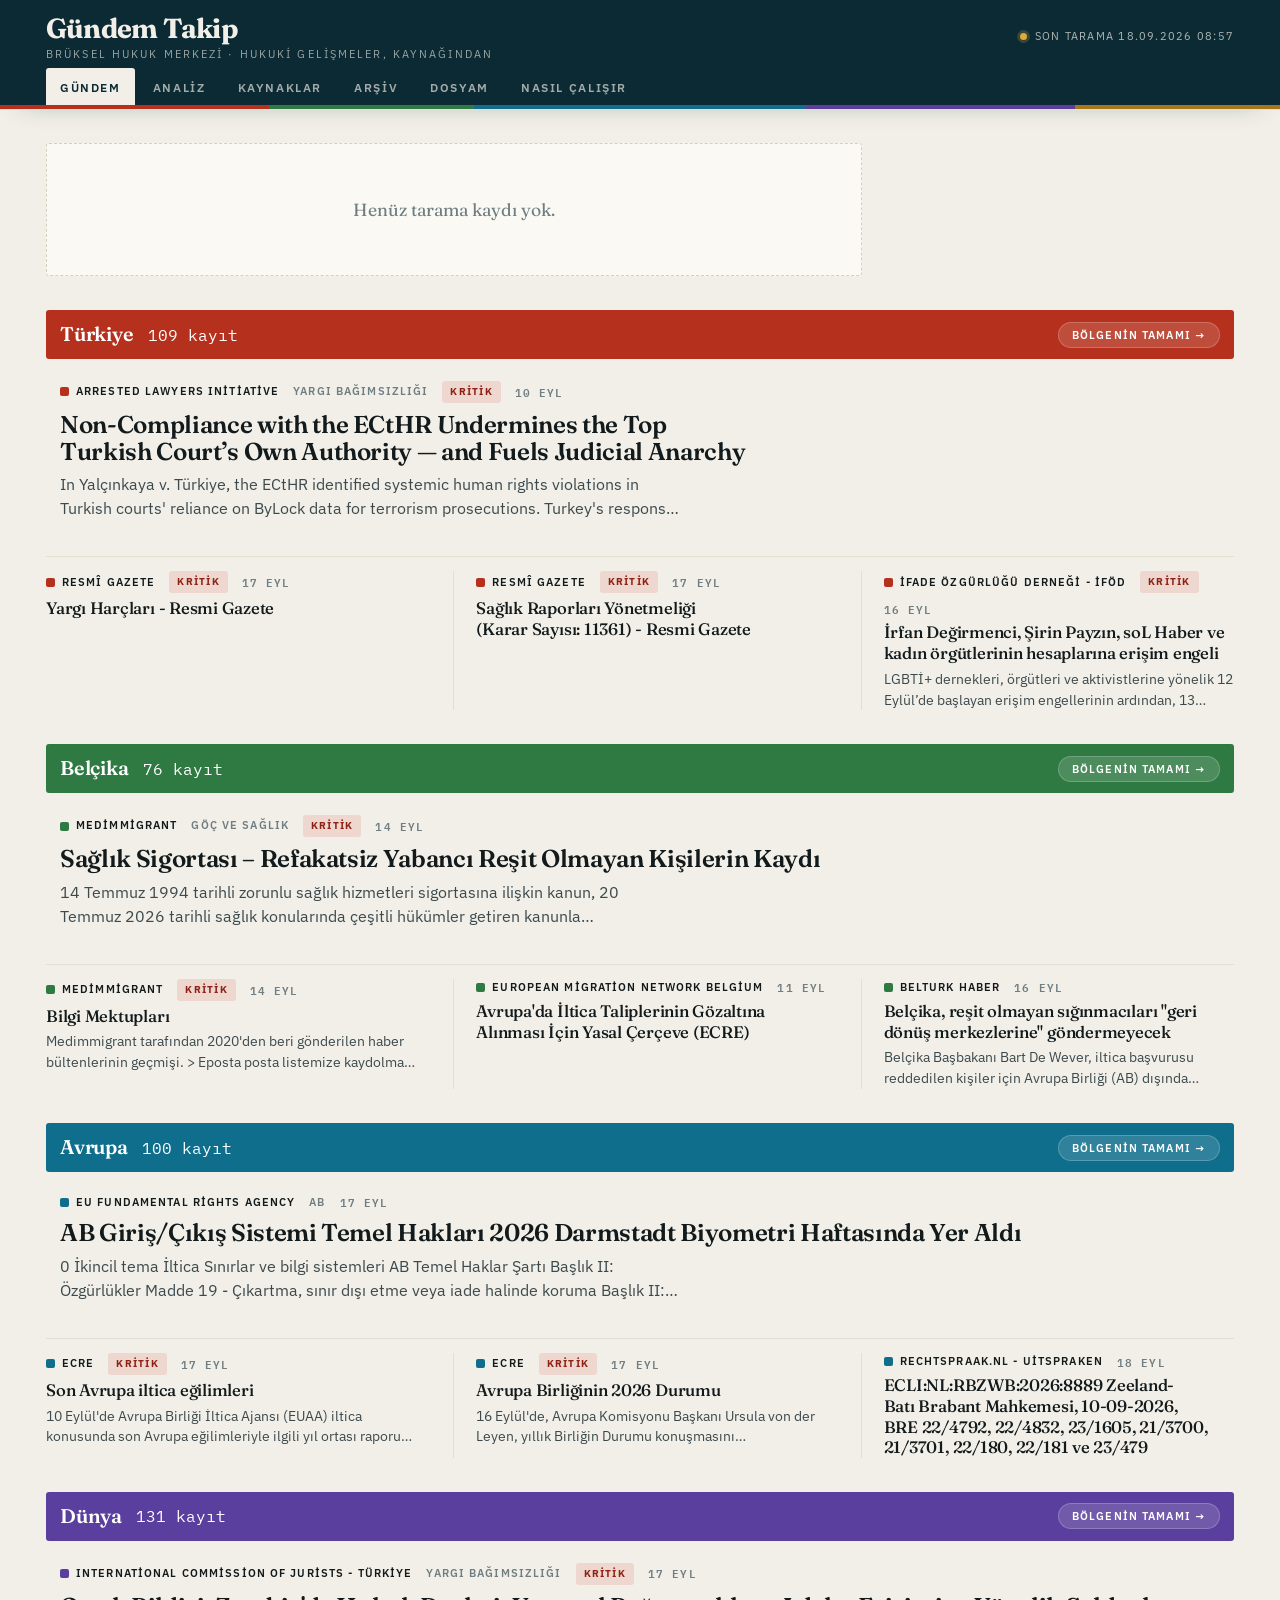
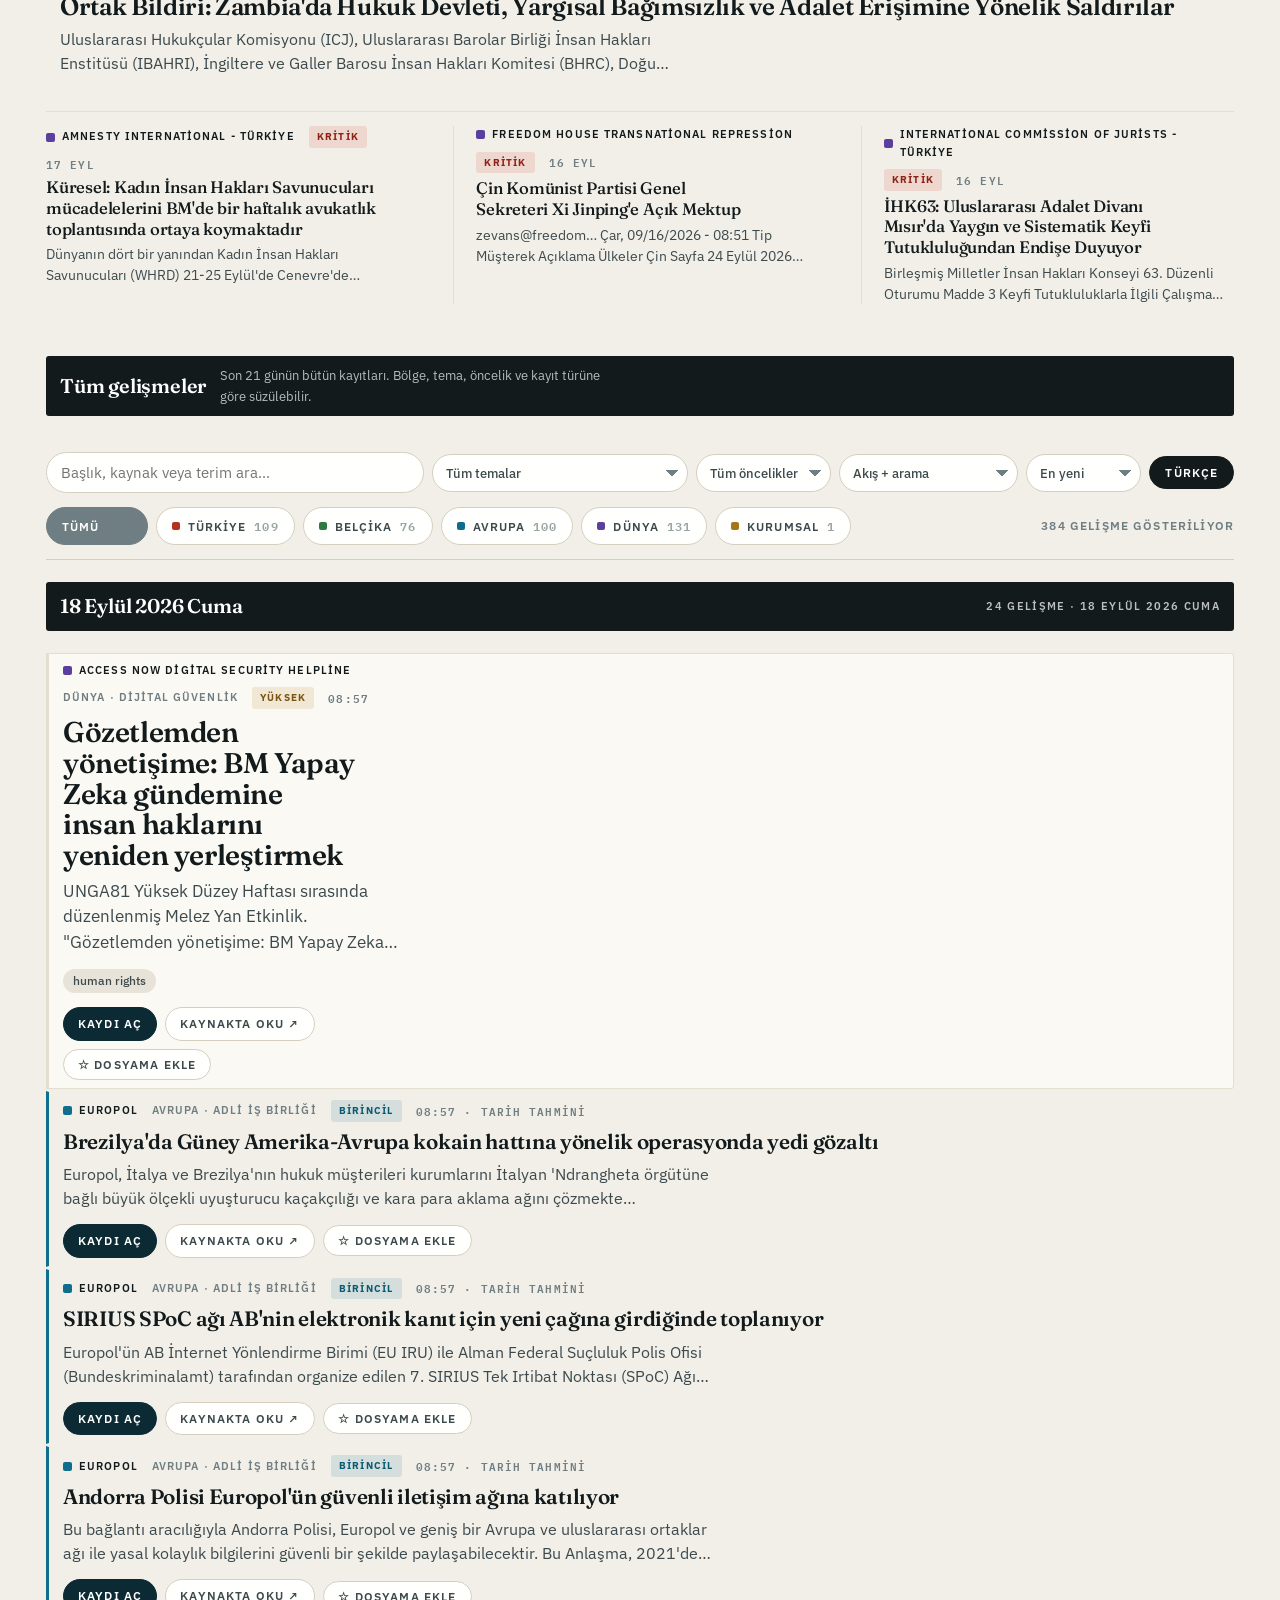
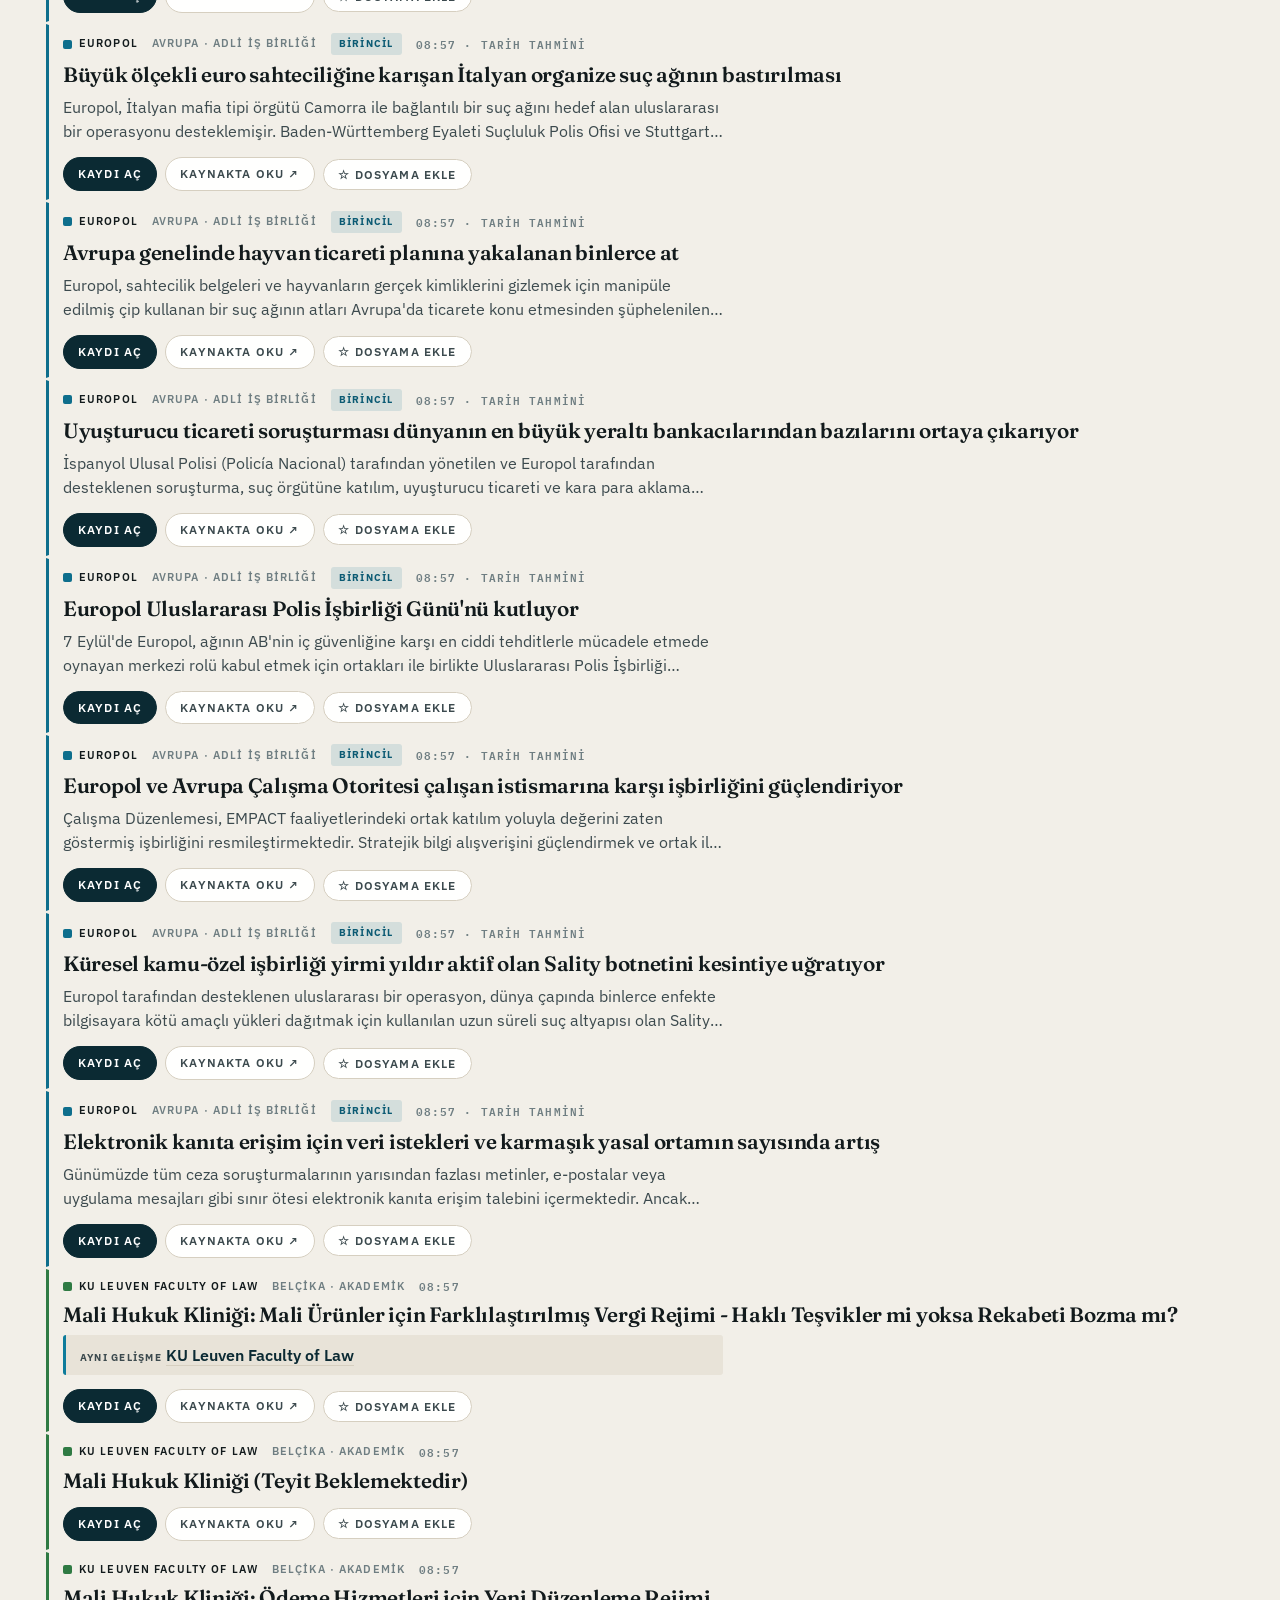
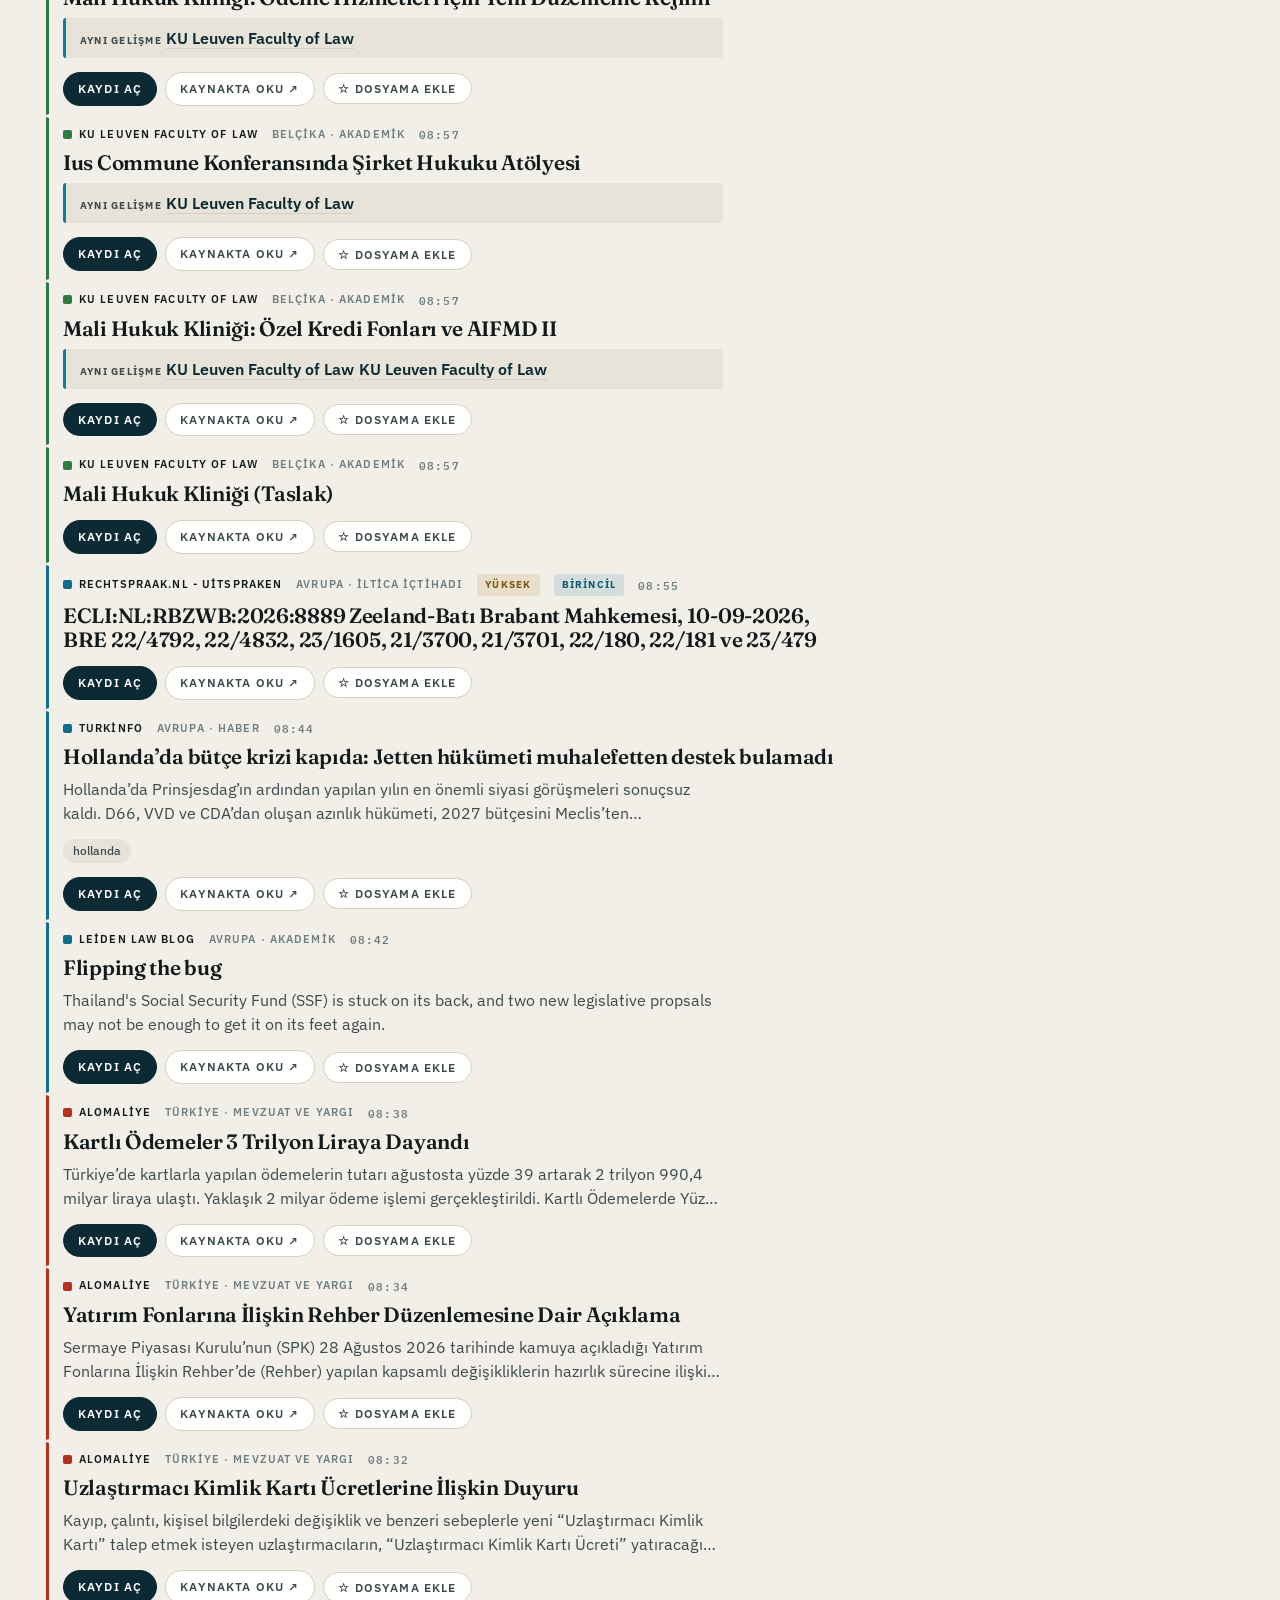
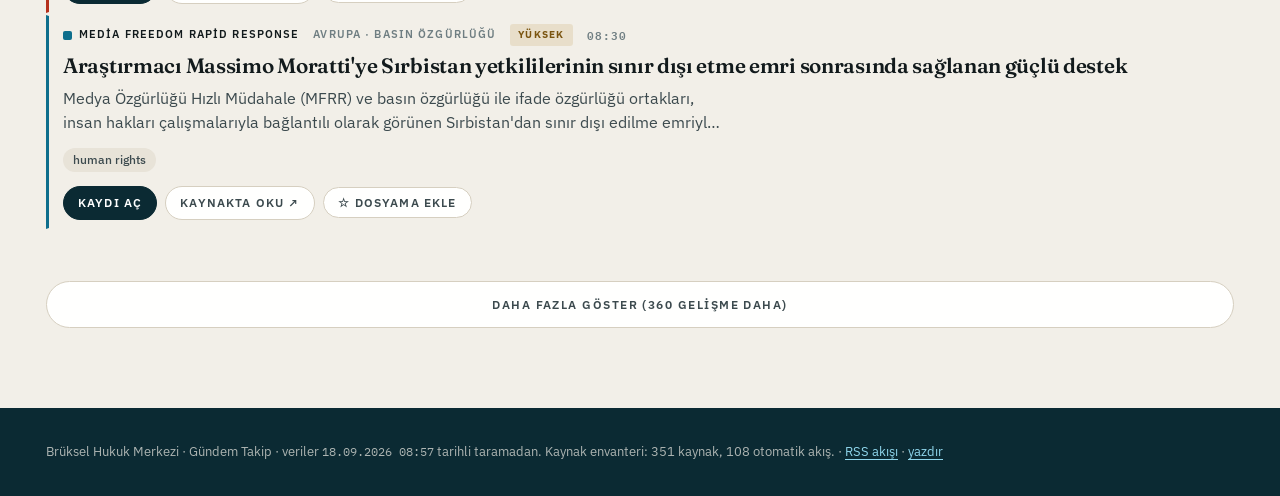
==== index.html @ 8872e9fd "Acik sekme eski analizi gostermesin; tarama turlari analizi ezmesin Ekran goruntusuyle bildirildi: a" ====
<!DOCTYPE html>
<html lang="tr">
<head>
<meta charset="utf-8">
<meta name="viewport" content="width=device-width,initial-scale=1">
<title>Gündem Takip — Brüksel Hukuk Merkezi</title>
<meta name="description" content="Brüksel Hukuk Merkezi'nin izlediği 350 hukuki kaynağın otomatik taranmasıyla oluşan günlük gelişmeler akışı.">
<link rel="manifest" href="manifest.webmanifest">
<link rel="icon" href="icon.svg" type="image/svg+xml">
<link rel="apple-touch-icon" href="icon-180.png">
<meta name="apple-mobile-web-app-title" content="Gündem Takip">
<meta name="apple-mobile-web-app-capable" content="yes">
<meta name="theme-color" content="#134A57">
<link rel="preconnect" href="https://fonts.googleapis.com">
<link rel="preconnect" href="https://fonts.gstatic.com" crossorigin>
<link href="https://fonts.googleapis.com/css2?family=Fraunces:ital,opsz,wght@0,9..144,400;0,9..144,600;0,9..144,700;1,9..144,400&family=IBM+Plex+Sans:wght@400;500;600;700&family=IBM+Plex+Mono:wght@400;500&display=swap" rel="stylesheet">
<link rel="stylesheet" href="assets/style.css">
</head>
<body>
<header class="top">
  <div class="wrap">
    <div class="bar">
      <div class="brand">
        <b>Gündem Takip</b>
        <span>Brüksel Hukuk Merkezi · hukuki gelişmeler, kaynağından</span>
      </div>
      <div class="status" id="status"><span class="dot"></span><span id="statusText">yükleniyor…</span>
        <button type="button" id="tazele" hidden title="Yeni tarama yayına girdi">yeni tarama var · yenile</button></div>
    </div>
    <nav class="tabs" role="tablist">
      <button role="tab" data-view="gundem" aria-selected="true">Gündem</button>
      <button role="tab" data-view="analiz" aria-selected="false">Analiz</button>
      <button role="tab" data-view="kaynaklar" aria-selected="false">Kaynaklar</button>
      <button role="tab" data-view="arsiv" aria-selected="false">Arşiv</button>
      <button role="tab" data-view="dosyam" aria-selected="false">Dosyam</button>
      <button role="tab" data-view="hakkinda" aria-selected="false">Nasıl çalışır</button>
    </nav>
  </div>
</header>

<main class="wrap">
  <!-- GÜNDEM -->
  <section id="view-gundem">
    <div id="uyariSerit"></div>
    <div class="lead" id="lead"></div>
    <div id="bolgeBloklari"></div>

    <div class="sec-head" id="akisBasi">
      <h2>Tüm gelişmeler</h2>
      <p>Son <span id="pencere2">21</span> günün bütün kayıtları. Bölge, tema, öncelik ve kayıt türüne göre süzülebilir.</p>
    </div>
    <div class="filters">
      <div class="frow">
        <input type="search" id="q" placeholder="Başlık, kaynak veya terim ara…" autocomplete="off">
        <select id="tema"><option value="">Tüm temalar</option></select>
        <select id="oncelik">
          <option value="">Tüm öncelikler</option>
          <option>Kritik</option><option>Yüksek</option><option>Orta</option><option>Düşük</option>
        </select>
        <select id="tip" title="Kayıtların nasıl bulunduğuna göre süz">
          <option value="">Akış + arama</option>
          <option value="akış">Yalnız RSS akışları</option>
          <option value="arama">Yalnız haber aramaları</option>
        </select>
        <select id="sirala">
          <option value="tarih">En yeni</option>
          <option value="puan">Önem sırası</option>
        </select>
        <button type="button" class="chip" id="ceviriChip" aria-pressed="true"
          title="Türkçe olmayan kayıtların başlık ve özetleri Türkçe gösterilir">Türkçe</button>
      </div>
      <div class="frow" id="bolgeChips">
        <span class="count" id="count"></span>
      </div>
    </div>
    <div id="feed"></div>
  </section>

  <!-- ANALİZ -->
  <section id="view-analiz" hidden>
    <div class="filters"><div class="frow">
      <div class="segment" id="analizKip" role="tablist">
        <button type="button" data-kip="gun" class="on" role="tab" aria-selected="true">Günlük analiz</button>
        <button type="button" data-kip="hafta" role="tab" aria-selected="false">Haftalık sentez</button>
      </div>
      <select id="analizGun"></select>
      <select id="sentezGun" hidden></select>
      <span class="count" id="analizSay"></span>
    </div></div>
    <div id="analizGovde"></div>
  </section>

  <!-- HABER (tek dosyalık paket kipinde sayfa içinde açılır) -->
  <section id="view-haber" hidden></section>

  <!-- KAYNAKLAR -->
  <section id="view-kaynaklar" hidden>
    <p class="note">İzleme envanterindeki tüm kaynaklar. <b>RSS</b> etiketi taşıyanlar otomatik taranır; taşımayanlar plana göre elle kontrol edilir.</p>
    <p class="kaynak-ekle-satir">
      <a class="git" href="https://github.com/LAC-dev2/gundemHaber/issues/new?template=kaynak.yml"
         target="_blank" rel="noopener noreferrer">+ Kaynak ekle</a>
      <span class="muted">GitHub hesabınla formu doldur; kaynak envantere eklenir, akışı aranır
        ve bir sonraki taramaya girer.</span>
    </p>
    <div class="filters">
      <div class="frow">
        <input type="search" id="sq" placeholder="Kaynak adı, kategori veya anahtar terim…" autocomplete="off">
        <select id="sbolge"><option value="">Tüm bölgeler</option></select>
        <select id="skategori"><option value="">Tüm kategoriler</option></select>
        <select id="ssiklik"><option value="">Tüm tarama sıklıkları</option></select>
        <select id="srss">
          <option value="">Akış durumu: tümü</option>
          <option value="var">Yalnız RSS var</option>
          <option value="yok">Yalnız RSS yok</option>
          <option value="sorun">Yalnız sorunlu kaynaklar</option>
        </select>
        <span class="count" id="scount"></span>
      </div>
    </div>
    <div class="srcgrid" id="srcgrid"></div>
  </section>

  <!-- DOSYAM -->
  <section id="view-dosyam" hidden>
    <p class="note">Akıştaki kayıtların yanındaki ☆ işaretine basarak topladığın kayıtlar.
      Yalnızca bu tarayıcıda saklanır, hiçbir yere gönderilmez; tarama penceresinden
      düşen kayıtlar bile burada kalır.</p>
    <div class="filters"><div class="frow">
      <button class="more inline" id="dMd">Markdown olarak indir</button>
      <button class="more inline" id="dCsv">CSV olarak indir</button>
      <button class="more inline" id="dTemizle">Dosyayı temizle</button>
      <span class="count" id="dcount"></span>
    </div></div>
    <div id="dosyaListe"></div>
  </section>

  <!-- ARŞİV -->
  <section id="view-arsiv" hidden>
    <p class="note">Her tarama, o güne ait gelişmeleri günlük dosyalara kaydeder. Bir gün seçildiğinde o günün kaydı yüklenir.</p>
    <div class="filters"><div class="frow"><select id="gun"></select><span class="count" id="acount"></span></div></div>
    <div id="arsivFeed"></div>
  </section>

  <!-- HAKKINDA -->
  <section id="view-hakkinda" hidden>
    <div class="stats" id="stats"></div>
    <h2 style="margin:18px 0 10px">Nasıl çalışır?</h2>
    <p class="note" style="border-left-color:var(--tr)">Bu site statiktir; tarama GitHub Actions üzerinde çalışan bir görevle yapılır, sonuçlar JSON olarak depoya yazılır ve sayfa bu dosyaları okur. Sunucu, veritabanı veya abonelik gerektirmez.</p>
    <ol style="max-width:70ch;color:var(--ink-2)">
      <li><b>Kaynak envanteri:</b> BHM izleme merkezi dosyasındaki kaynaklar <code>data/sources.json</code> içine aktarılır.</li>
      <li><b>Akış keşfi:</b> Tarayıcı her kaynağın adresinde RSS/Atom akışı arar (sayfa içi <code>link rel=alternate</code> etiketi ve yaygın <code>/feed</code>, <code>/rss</code> kalıpları). Bulunanlar <code>data/feeds.json</code> içinde saklanır, süresi geçtikçe yeniden doğrulanır.</li>
      <li><b>Tarama:</b> Bulunan akışlar paralel çekilir, son <span id="pencere">21</span> günün öğeleri ayrıştırılır, bağlantıya göre tekilleştirilir.</li>
      <li><b>Önem sıralaması:</b> Kaynağın önceliği, birincil/ikincil kanıt değeri, uyarı terimi eşleşmeleri ve tazelik puanlanır.</li>
      <li><b>Doğrulama:</b> Başlık sözcüklerinin örtüşmesine göre, aynı gelişmeyi anlatan
        kayıtlar kümelenir. Akışta bunlar tek satırda toplanır ("aynı gelişme: …"), kayıt
        sayfasında kaynaklar yan yana karşılaştırılabilir. Kaç kaynağın aynı olayı verdiği,
        bir izleme masası için en değerli işarettir.</li>
      <li><b>Kaynak sağlığı:</b> Her kaynağın son kayıt tarihi ve akış hatası
        <code>data/health.json</code> içinde tutulur. Kaynaklar sekmesinde "kaç gündür kayıt
        yok" ya da "akış hatası" olarak görünür; kendi tarama sıklığına göre gecikenler
        "sorunlu kaynaklar" süzgeciyle listelenir.</li>
      <li><b>Günlük analiz:</b> Sabah taramasının ardından, o günün kayıtları
        merkezin çalışma alanlarına göre değerlendirilir (Claude API). Model
        yalnızca verilen kayıtları kullanır, her maddede dayandığı kayıtları ve
        güven düzeyini gösterir; hukuki tavsiye üretmez. Sonuç Analiz sekmesinde.
        Analiz her gün sıfırdan başlamaz: önceki günlerin başlıkları ve açık takip
        dosyaları girdiye eklenir, böylece süregelen olaylarda "önceki adıma göre ne
        değişti" görünür.</li>
      <li><b>Haftalık sentez:</b> Pazar sabahı, haftanın günlük brifinglerine birden
        bakılır: hangi eğilim güçlendi, hangi takip dosyası ilerledi, hangi beklenti
        karşılanmadı. Analiz sekmesindeki "Haftalık sentez" düğmesinde.</li>
      <li><b>Uyarılar:</b> Her taramadan sonra eşikler ölçülür — acil alanda
        (INTERPOL, iade, yaptırım) gelişme, takip dosyasında hareket, aynı gelişmeyi
        4+ kaynağın vermesi, birincil kaynaktan kritik kayıt yoğunluğu ve akışı
        bozulan kaynak sayısı. Eşik aşılırsa sayfanın üstünde şerit görünür ve
        bildirim gider.</li>
      <li><b>Yayın:</b> <code>data/latest.json</code>, günlük arşiv ve
        <code>data/gundem.xml</code> (kendi RSS akışımız) güncellenir, depoya işlenir ve
        GitHub Pages yayınlanır.</li>
    </ol>
    <p class="note">Dosyam sekmesi, ☆ işaretiyle topladığın kayıtları bu tarayıcıda saklar
      (hiçbir yere gönderilmez) ve Markdown ya da CSV olarak indirmene izin verir — dosyaya
      girecek gelişmeleri ayırmak için. Sayfa altındaki "yazdır" bağlantısı, o an ekranda
      duran süzülmüş listeyi yazdırmaya uygun biçimde çıkarır.</p>
    <p class="muted" style="max-width:70ch">Kanıt standardı: akış başlıkları yalnızca işarettir. Dosyaya girecek her gelişme birincil kaynakta (karar metni, resmî yayın, tebliğ) doğrulanmalıdır. Tarih bilgisi vermeyen akışlarda öğe tarihi tarama anına göre tahmin edilir ve kartta belirtilir.</p>
  </section>
</main>

<!-- sayfa ici hizli gecis: akisa in / basa don -->
<button type="button" class="fab" id="fab" aria-live="polite">↓ Tüm gelişmeler</button>

<footer><div class="wrap">Brüksel Hukuk Merkezi · Gündem Takip · veriler <span id="footTime" class="mono">—</span> tarihli taramadan.
Kaynak envanteri: <span id="footSrc">—</span> kaynak, <span id="footFeed">—</span> otomatik akış<span id="footSurum" class="mono"></span>.
· <a href="data/gundem.xml">RSS akışı</a> · <a href="#" onclick="window.print();return false">yazdır</a></div></footer>
<script src="assets/app.js"></script>
</body>
</html>
---- assets/style.css ----
/* ════════════════════════════════════════════════════════════════════
   Gündem Takip — Brüksel Hukuk Merkezi
   Görsel dil: hukuk dosyası. Koyu petrol künye bandı, kemik kâğıt,
   yüksek kontrastlı serif başlıklar, veri için mono, bölgeler renk
   bloklarıyla ayrılmış. Tıklanabilir her şey tıklanabilir görünür.
   ════════════════════════════════════════════════════════════════════ */
:root{
  /* zemin */
  --paper:#F2EFE8; --surface:#FBF9F4; --white:#FFFFFE; --sunken:#E8E3D8;
  /* mürekkep */
  --ink:#121A1C; --ink-2:#3C4A4E; --ink-3:#6F7E82;
  /* çizgi */
  --hair:#D6CFC0; --hair-2:#E4DED1; --hair-3:#EEE9DE;
  /* kurumsal koyu (künye bandı, bölüm blokları, düğmeler) */
  --deep:#0B2A33; --deep-2:#123B47; --on-deep:#F2EFE8;
  --tab-on-bg:#F2EFE8; --tab-on-ink:#0B2A33;
  /* vurgu */
  --accent:#C02F1D;            /* oxblood: bağlantı vurgusu, kritik */
  --accent-2:#0E7C9B;          /* petrol: ikincil vurgu */
  --gold:#A8761A;
  /* bölge renkleri */
  --tr:#B5301D; --be:#2F7A43; --eu:#0E6E8C; --dn:#5B3F9E; --kr:#A8761A;
  /* anlam */
  --ink-hot:#8E2114; --ink-warm:#7A5410; --ink-leaf:#235C33; --ink-plum:#472F82;
  /* ölçek */
  --s1:4px; --s2:8px; --s3:14px; --s4:22px; --s5:34px; --s6:52px; --s7:80px;
  --r:3px; --r-pill:999px;
  --bh:108px;                  /* yapışkan başlık yüksekliği: JS ölçüp güncelliyor */
  --display:"Fraunces",Georgia,"Times New Roman",serif;
  --sans:"IBM Plex Sans",-apple-system,BlinkMacSystemFont,"Segoe UI",Roboto,sans-serif;
  --mono:"IBM Plex Mono",ui-monospace,SFMono-Regular,Menlo,monospace;
  --wide:1240px;
  --lift:0 1px 0 var(--hair-2),0 12px 28px -22px rgba(11,42,51,.45);
}
*{box-sizing:border-box}
html{scroll-behavior:smooth;scroll-padding-top:150px;-webkit-text-size-adjust:100%}
body{margin:0;background:var(--paper);color:var(--ink);font-family:var(--sans);
  font-size:16.5px;line-height:1.55;-webkit-font-smoothing:antialiased}
h1,h2,h3,h4{font-family:var(--display);font-weight:600;margin:0;
  letter-spacing:-.014em;text-wrap:balance;font-optical-sizing:auto}
a{color:var(--deep);text-decoration-thickness:1px;text-underline-offset:3px}
a:hover{color:var(--accent)}
button,input,select{font-family:inherit;font-size:inherit;color:inherit}
:focus-visible{outline:2.5px solid var(--accent-2);outline-offset:3px;border-radius:var(--r)}
.wrap{max-width:var(--wide);margin:0 auto;padding:0 26px}
.mono,.mono *{font-family:var(--mono);font-variant-numeric:tabular-nums;font-size:.94em}
.muted{color:var(--ink-3)}
[hidden]{display:none!important}

/* ─────────────────────────────────────────────────── künye bandı ───── */
header.top{position:sticky;top:env(safe-area-inset-top,0px);z-index:60;
  background:var(--deep);color:var(--on-deep);box-shadow:var(--lift)}
header.top a{color:inherit}
header.top::after{content:"";display:block;height:4px;
  background:linear-gradient(90deg,var(--tr) 0 21%,var(--be) 21% 37%,var(--eu) 37% 63%,var(--dn) 63% 84%,var(--kr) 84% 100%)}
.bar{display:flex;align-items:center;gap:var(--s4);flex-wrap:wrap;padding:var(--s3) 0 var(--s2)}
.brand{display:flex;flex-direction:column;line-height:1.05;margin-right:auto}
.brand b{font-family:var(--display);font-size:1.72rem;font-weight:700;letter-spacing:-.028em}
.brand span{font-size:.66rem;text-transform:uppercase;letter-spacing:.2em;
  color:rgba(242,239,232,.62);margin-top:6px}
.status{display:flex;align-items:center;gap:var(--s2);font-size:.7rem;
  text-transform:uppercase;letter-spacing:.11em;color:rgba(242,239,232,.72)}
.dot{width:7px;height:7px;border-radius:50%;background:#5FBF7E;
  box-shadow:0 0 0 3px rgba(95,191,126,.22)}
.dot.stale{background:#E0A93C;box-shadow:0 0 0 3px rgba(224,169,60,.22)}
nav.tabs{display:flex;gap:var(--s1);overflow-x:auto;scrollbar-width:none}
nav.tabs::-webkit-scrollbar{display:none}
nav.tabs button,nav.tabs a{background:none;border:0;cursor:pointer;
  padding:11px var(--s3) 10px;color:rgba(242,239,232,.66);font-size:.78rem;font-weight:600;
  text-transform:uppercase;letter-spacing:.13em;white-space:nowrap;text-decoration:none;
  border-radius:var(--r) var(--r) 0 0;transition:background .12s,color .12s}
nav.tabs button:hover,nav.tabs a:hover{background:rgba(242,239,232,.1);color:#fff}
nav.tabs button[aria-selected="true"]{background:var(--tab-on-bg);color:var(--tab-on-ink)}

/* ─────────────────────────────────────────────────────── manşet ───── */
.lead{display:grid;grid-template-columns:minmax(0,1fr) 320px;gap:var(--s6);
  padding:var(--s5) 0 0;align-items:start}
.lead-main{min-width:0}
.eyebrow{display:inline-flex;align-items:center;gap:var(--s2);font-size:.68rem;font-weight:700;
  text-transform:uppercase;letter-spacing:.16em;color:#fff;background:var(--c,var(--deep));
  padding:5px 11px;border-radius:var(--r)}
.eyebrow .pin{display:none}
.eyebrow .sep{opacity:.5;font-weight:400}
.manset-img{display:block;overflow:hidden;background:var(--sunken);aspect-ratio:21/9;
  margin-bottom:var(--s4);border-radius:var(--r)}
.manset-img img{width:100%;height:100%;object-fit:cover;display:block;
  transition:transform .5s cubic-bezier(.2,.7,.2,1)}
.manset-img:hover img{transform:scale(1.025)}
.manset h2{font-size:clamp(1.85rem,3.5vw,2.9rem);line-height:1.04;margin:var(--s3) 0}
.manset h2 a{color:var(--ink);text-decoration:none}
.manset h2 a:hover{color:var(--accent)}
.manset>p{font-size:1.08rem;line-height:1.55;color:var(--ink-2);max-width:60ch;
  margin:0 0 var(--s3);display:-webkit-box;-webkit-line-clamp:3;-webkit-box-orient:vertical;overflow:hidden}
@media (max-width:760px){ .manset>p{-webkit-line-clamp:2} }
.byline{display:flex;flex-wrap:wrap;gap:var(--s2) var(--s4);align-items:center;
  font-size:.78rem;color:var(--ink-3);padding-top:var(--s3);border-top:2px solid var(--ink)}
.byline b{color:var(--ink);font-weight:600;font-size:.88rem}
.lead-second{display:grid;grid-template-columns:repeat(auto-fit,minmax(200px,1fr));
  gap:var(--s4);margin-top:var(--s5)}
.ikincil{display:flex;flex-direction:column;align-items:flex-start;gap:var(--s2);text-decoration:none;
  padding:var(--s3);background:var(--surface);border:1px solid var(--hair-2);
  border-top:3px solid var(--c,var(--accent-2));border-radius:var(--r);transition:transform .14s,box-shadow .14s}
.ikincil:hover{transform:translateY(-2px);box-shadow:var(--lift)}
.ikincil b{font-family:var(--display);font-weight:600;font-size:1.04rem;line-height:1.2;color:var(--ink)}
.ikincil:hover b{color:var(--accent)}
.ikincil .src{font-size:.7rem;color:var(--ink-3);text-transform:uppercase;letter-spacing:.1em;font-weight:600}

/* ────────────────────────────────────────────────── günün özeti ───── */
.ozet{background:var(--deep);color:var(--on-deep);border-radius:var(--r);
  padding:var(--s4);box-shadow:var(--lift);border:1px solid var(--hair)}
.ozet-head{display:flex;justify-content:space-between;align-items:baseline;gap:var(--s2);
  font-size:.68rem;font-weight:700;text-transform:uppercase;letter-spacing:.16em;
  padding-bottom:var(--s3);border-bottom:1px solid rgba(242,239,232,.2)}
.ozet-head .mono{color:rgba(242,239,232,.6);letter-spacing:0;font-weight:400;text-transform:none}
.ozet-say{display:grid;grid-template-columns:1fr 1fr;gap:var(--s3);margin:var(--s4) 0 0}
.ozet-say div{display:flex;flex-direction:column;gap:2px}
.ozet-say b{font-family:var(--display);font-size:2.1rem;line-height:.95;
  font-variant-numeric:tabular-nums;color:#fff}
.ozet-say span{font-size:.68rem;text-transform:uppercase;letter-spacing:.1em;color:rgba(242,239,232,.62)}
.ozet-blok{margin-top:var(--s4);padding-top:var(--s3);border-top:1px solid rgba(242,239,232,.18)}
.ozet-blok h4{font-family:var(--sans);font-size:.66rem;font-weight:700;text-transform:uppercase;
  letter-spacing:.16em;color:rgba(242,239,232,.6);margin:0 0 var(--s3)}
.term-btn{display:inline-flex;align-items:center;gap:6px;background:rgba(242,239,232,.1);
  border:1px solid rgba(242,239,232,.16);border-radius:var(--r-pill);padding:5px 12px;
  margin:0 6px 7px 0;cursor:pointer;font-size:.8rem;color:var(--on-deep);transition:background .12s}
.term-btn:hover{background:var(--accent);border-color:var(--accent);color:#fff}
.term-btn .mono{opacity:.65;font-size:.72rem}
.ozet-list{list-style:none;margin:0;padding:0}
.ozet-list li{display:flex;justify-content:space-between;gap:var(--s3);font-size:.86rem;
  padding:7px 0;border-bottom:1px solid rgba(242,239,232,.12);color:rgba(242,239,232,.85)}
.ozet-list li:last-child{border-bottom:0}
.ozet-list .mono{color:#8FD6EC}
.ozet-not{font-size:.74rem;line-height:1.5;color:rgba(242,239,232,.55);
  margin:var(--s4) 0 0;padding-top:var(--s3);border-top:1px solid rgba(242,239,232,.18)}

/* ───────────────────────────────────────────── bölüm başlıkları ───── */
.rule-head,.sec-head,.dayhead{display:flex;align-items:center;gap:var(--s3);
  margin:0 0 var(--s4);padding:9px var(--s3);border-radius:var(--r);
  background:var(--c,var(--deep));color:#fff}
.rule-head h3,.sec-head h2,.dayhead h2{font-size:1.24rem;flex:none;color:#fff;letter-spacing:-.01em}
.sec-head{margin-top:var(--s6);flex-wrap:wrap;background:var(--ink)}
.sec-head p{font-size:.84rem;color:rgba(255,255,255,.7);margin:0;max-width:48ch}
.dayhead{background:var(--ink)}
.dayhead span{font-size:.7rem;color:rgba(255,255,255,.72);text-transform:uppercase;
  letter-spacing:.12em;margin-left:auto;font-weight:600}
.link{background:rgba(255,255,255,.14);border:1px solid rgba(255,255,255,.2);border-radius:var(--r-pill);
  padding:5px 13px;cursor:pointer;font-size:.7rem;color:#fff;margin-left:auto;
  text-transform:uppercase;letter-spacing:.1em;font-weight:600;white-space:nowrap;transition:background .12s}
.link:hover{background:#fff;color:var(--deep)}

/* ─────────────────────────────────────────────────── haber satırı ───── */
.card{position:relative;display:grid;grid-template-columns:200px minmax(0,1fr);
  gap:var(--s4);padding:var(--s2) var(--s3);margin-bottom:2px;border-radius:var(--r);
  background:transparent;border:1px solid transparent;align-items:start;transition:background .12s,border-color .12s}
.card:hover{background:var(--surface);border-color:var(--hair-2)}
.gorsel-bag{display:block;text-decoration:none;border-radius:var(--r);overflow:hidden}
/* kartin her yeri tiklanabilir (yonlendirme app.js'te, bag ve dugmeler
   haric tutulur); imlec bunu belli eder */
.card[data-ic]{cursor:pointer}
/* gorseli olmayan kayit: alan bos durmaz, kart tek kolona duser */
.card.gorselsiz{grid-template-columns:minmax(0,1fr);
  border-left:3px solid var(--c,var(--accent-2));padding-left:var(--s3);border-radius:0 var(--r) var(--r) 0}
.card.gorselsiz:hover{border-left-color:var(--accent)}
.bolge-lead.gorselsiz{grid-template-columns:minmax(0,1fr)}
.gorsel{aspect-ratio:3/2;overflow:hidden;background:var(--sunken);border-radius:var(--r)}
.gorsel img{width:100%;height:100%;object-fit:cover;display:block;
  transition:transform .5s cubic-bezier(.2,.7,.2,1)}
.card:hover .gorsel img{transform:scale(1.04)}
.gorsel.buyuk{aspect-ratio:16/10}
.gorsel.kucuk{aspect-ratio:16/9}
.govde{min-width:0}
.meta{display:flex;flex-wrap:wrap;gap:var(--s2) var(--s3);align-items:center;
  font-size:.7rem;color:var(--ink-3);text-transform:uppercase;letter-spacing:.1em;
  font-weight:600;margin-bottom:var(--s2)}
.meta .src{color:var(--ink);display:inline-flex;align-items:center;gap:7px}
.meta .src::before{content:"";width:9px;height:9px;border-radius:2px;
  background:var(--c,var(--accent-2))}
.card h3{font-size:1.3rem;line-height:1.16;margin:0 0 var(--s2)}
.card h3 a{text-decoration:none;color:var(--ink)}
.card:hover h3 a{color:var(--accent)}
.card p{margin:0;font-size:1rem;line-height:1.5;color:var(--ink-2);max-width:66ch;
  display:-webkit-box;-webkit-line-clamp:2;-webkit-box-orient:vertical;overflow:hidden}
/* günün ilk kaydı: manşet altı ağırlık */
.list .card:first-child{grid-template-columns:340px minmax(0,1fr);gap:var(--s5);
  background:var(--surface);border-color:var(--hair-2)}
.list .card:first-child .gorsel{aspect-ratio:16/10}
.list .card:first-child h3{font-size:1.78rem;line-height:1.08}
.list .card:first-child p{-webkit-line-clamp:3;font-size:1.06rem}

/* eylemler: tıklanabilir alanlar açıkça belli */
.eylemler{display:flex;flex-wrap:wrap;gap:var(--s2);align-items:center;margin-top:var(--s3)}
.btn{display:inline-flex;align-items:center;gap:7px;font-size:.72rem;font-weight:600;
  text-transform:uppercase;letter-spacing:.1em;text-decoration:none;cursor:pointer;
  padding:7px 14px;border-radius:var(--r-pill);border:1.5px solid var(--hair);
  background:var(--white);color:var(--ink-2);transition:background .12s,color .12s,border-color .12s}
.btn:hover{background:var(--deep);border-color:var(--deep);color:#fff}
.btn.ana{background:var(--deep);border-color:var(--deep);color:#fff}
.btn.ana:hover{background:var(--accent);border-color:var(--accent)}
.btn.yildiz-btn[aria-pressed="true"]{background:var(--gold);border-color:var(--gold);color:#fff}

/* etiketler */
.tag{font-size:.64rem;font-weight:700;letter-spacing:.12em;padding:3px 8px;
  border-radius:var(--r);background:var(--sunken);color:var(--ink-2)}
.tag.kritik{background:rgba(192,47,29,.12);color:var(--ink-hot)}
.tag.yuksek{background:rgba(168,118,26,.14);color:var(--ink-warm)}
.tag.birincil{background:rgba(14,110,140,.13);color:#0B5A73}
.tag.arama{background:rgba(91,63,158,.12);color:var(--ink-plum)}
.tag.yeni{background:var(--accent);color:#fff}
.terms{display:flex;flex-wrap:wrap;gap:6px;margin-top:var(--s3)}
.terms b,.terms a b{font-weight:500;font-size:.72rem;color:var(--ink-2);background:var(--sunken);
  border-radius:var(--r-pill);padding:3px 10px;display:inline-block}
.terms a{text-decoration:none}
.terms a:hover b{background:var(--accent);color:#fff}
.ayrica{display:flex;flex-wrap:wrap;gap:var(--s2);align-items:center;margin:var(--s3) 0 0;
  font-size:.78rem;color:var(--ink-3);padding:var(--s2) var(--s3);
  background:var(--sunken);border-radius:var(--r);border-left:3px solid var(--accent-2)}
.ayrica span{text-transform:uppercase;letter-spacing:.12em;font-size:.64rem;font-weight:700;color:var(--ink-2)}
.ayrica i{color:var(--hair);font-style:normal}
.ayrica a{color:var(--deep);font-weight:600;text-decoration:none;border-bottom:1.5px solid var(--hair)}
.ayrica a:hover{color:var(--accent);border-bottom-color:var(--accent)}
.ext{margin-left:auto}
.byline a,.ext{color:var(--accent-2);font-weight:600;text-decoration:none;
  border-bottom:1.5px solid currentColor;padding-bottom:1px}
.byline a:hover,.ext:hover{color:var(--accent)}

/* ───────────────────────────────────────────────── bölge blokları ───── */
.bolge{margin-top:var(--s5)}
.bolge-lead{display:grid;grid-template-columns:280px minmax(0,1fr);gap:var(--s4);
  padding:0 var(--s3) var(--s4);align-items:start}
.bolge-lead h3{font-size:1.52rem;line-height:1.1;margin:var(--s2) 0 var(--s2)}
.bolge-lead h3 a{color:var(--ink);text-decoration:none}
.bolge-lead h3 a:hover{color:var(--accent)}
.bolge-lead p{font-size:1rem;line-height:1.5;color:var(--ink-2);max-width:62ch;margin:0;
  display:-webkit-box;-webkit-line-clamp:2;-webkit-box-orient:vertical;overflow:hidden}
.bolge-rest{display:grid;grid-template-columns:repeat(3,minmax(0,1fr));gap:var(--s5);
  border-top:1px solid var(--hair-2);margin-top:var(--s3);padding-top:var(--s3)}
/* bölge bloğunun alt satırı: görselsiz, sıkı, tarama için */
.bsatir{padding-left:var(--s4);border-left:1px solid var(--hair-2);
  display:grid;grid-template-columns:62px minmax(0,1fr);gap:var(--s3);align-items:start}
.bsatir.gorselsiz{grid-template-columns:minmax(0,1fr)}
.bsatir:first-child{padding-left:0;border-left:0}
.gorsel.kup{aspect-ratio:1/1}      /* sabit kare: satır yükseklikleri bozulmaz */
/* sütunlar açıkça verilir: görsel yüklenemeyip kaldırılırsa metin
   68 piksellik ilk sütuna düşüyordu */
.bsatir .gorsel-bag.kare{grid-column:1}
.bs-govde{min-width:0;grid-column:2}
.bsatir.gorselsiz .bs-govde{grid-column:1}
.bsatir .meta{margin-bottom:5px}
.bsatir h3{font-size:1.04rem;line-height:1.24;margin:0;font-weight:500}
.bsatir p{margin:5px 0 0;font-size:.9rem;line-height:1.45;color:var(--ink-2);
  display:-webkit-box;-webkit-line-clamp:2;-webkit-box-orient:vertical;overflow:hidden}
.bsatir h3 a{color:var(--ink);text-decoration:none}
.bsatir h3 a:hover{color:var(--accent)}

/* ─────────────────────────────────────────────────────── süzgeçler ───── */
.filters{position:sticky;top:calc(env(safe-area-inset-top,0px) + var(--bh) + 4px);z-index:40;
  background:var(--paper);padding:var(--s3) 0;margin-bottom:var(--s4);
  border-bottom:1px solid var(--hair)}
.frow{display:flex;gap:var(--s2);flex-wrap:wrap;align-items:center}
.frow+.frow{margin-top:var(--s3)}
input[type="search"]{flex:1 1 240px;min-width:180px;padding:10px 14px;
  border:1.5px solid var(--hair);border-radius:var(--r-pill);background:var(--white);font-size:.92rem}
input[type="search"]:focus{border-color:var(--accent-2);outline:none}
select{padding:9px 32px 9px 13px;border:1.5px solid var(--hair);border-radius:var(--r-pill);
  background:var(--white);font-size:.84rem;font-weight:500;color:var(--ink-2);cursor:pointer;
  appearance:none;
  background-image:linear-gradient(45deg,transparent 49%,var(--ink-3) 50%),linear-gradient(-45deg,transparent 49%,var(--ink-3) 50%);
  background-size:6px 6px,6px 6px;background-position:right 15px center,right 9px center;background-repeat:no-repeat}
select:hover{border-color:var(--ink-3)}
.chip{border:1.5px solid var(--hair);background:var(--white);border-radius:var(--r-pill);
  padding:8px 15px;cursor:pointer;font-size:.76rem;font-weight:600;display:inline-flex;
  align-items:center;gap:8px;text-transform:uppercase;letter-spacing:.09em;color:var(--ink-2);
  transition:background .12s,color .12s,border-color .12s}
.chip:hover{border-color:var(--c,var(--ink));color:var(--ink)}
.chip[aria-pressed="true"]{background:var(--c,var(--ink));border-color:var(--c,var(--ink));color:#fff}
.chip .pin{width:8px;height:8px;border-radius:2px;background:var(--c,var(--accent-2))}
.chip[aria-pressed="true"] .pin{background:rgba(255,255,255,.85)}
.chip .mono{opacity:.7;font-size:.72rem}
.count{font-size:.72rem;font-weight:600;color:var(--ink-3);margin-left:auto;
  white-space:nowrap;text-transform:uppercase;letter-spacing:.1em}

/* ──────────────────────────────────────────────────────── akış, gün ───── */
.daygroup{margin-bottom:var(--s6)}
.more{display:block;width:100%;margin:var(--s4) 0 0;padding:15px;background:var(--white);
  border:1.5px solid var(--hair);border-radius:var(--r-pill);cursor:pointer;color:var(--ink-2);
  font-size:.76rem;font-weight:600;text-transform:uppercase;letter-spacing:.12em;transition:background .12s,color .12s}
.more:hover{background:var(--deep);border-color:var(--deep);color:#fff}
.more.inline{display:inline-block;width:auto;margin:0;padding:10px 18px}

/* ───────────────────────────────────────────────── sayı kutuları ───── */
.stats{display:grid;grid-template-columns:repeat(auto-fit,minmax(155px,1fr));gap:var(--s3);margin:var(--s4) 0}
.stat{background:var(--surface);border:1px solid var(--hair-2);border-top:3px solid var(--accent-2);
  border-radius:var(--r);padding:var(--s3) var(--s4) var(--s4)}
.stat b{display:block;font-family:var(--display);font-size:2.2rem;line-height:1;
  font-variant-numeric:tabular-nums;margin:var(--s2) 0 5px}
.stat span{font-size:.66rem;font-weight:700;text-transform:uppercase;letter-spacing:.14em;color:var(--ink-3)}
.stat i{font-style:normal;font-size:.76rem;color:var(--ink-2)}

/* ─────────────────────────────────────────────────────── kaynaklar ───── */
.srcgrid{display:grid;grid-template-columns:repeat(auto-fill,minmax(310px,1fr));gap:var(--s3)}
.srccard{background:var(--surface);border:1px solid var(--hair-2);
  border-left:4px solid var(--c,var(--accent-2));border-radius:var(--r);padding:var(--s3) var(--s4)}
.srccard h3{font-size:1.06rem;margin:var(--s2) 0}
.srccard .why{font-size:.86rem;color:var(--ink-2);margin:var(--s2) 0}
.srccard .links{display:flex;flex-wrap:wrap;gap:var(--s3);font-size:.72rem;
  text-transform:uppercase;letter-spacing:.09em;font-weight:600}
.rss{font-size:.64rem;font-weight:700;letter-spacing:.12em;padding:3px 8px;border-radius:var(--r);
  background:rgba(47,122,67,.14);color:var(--ink-leaf)}
.rss.no{background:var(--sunken);color:var(--ink-3)}
.rss.ara{background:rgba(91,63,158,.12);color:var(--ink-plum)}
.saglik{font-size:.7rem;font-weight:600;text-transform:uppercase;letter-spacing:.09em;margin:var(--s2) 0 0}
.saglik.iyi{color:var(--ink-leaf)}
.saglik.sessiz{color:var(--ink-warm)}
.saglik.hata{color:var(--ink-hot)}
.kaynak-baglanti{font-size:.74rem;margin-top:5px!important;word-break:break-all;
  -webkit-line-clamp:unset!important;display:block!important}
.kaynak-baglanti a{color:var(--ink-3);text-decoration:none}

/* ─────────────────────────────────────────────────── haber sayfası ───── */
.yazi{max-width:74ch;padding:var(--s5) 0 var(--s4)}
.yazi h1{font-size:clamp(2.1rem,4.8vw,3.2rem);line-height:1.02;margin:var(--s3) 0}
.kunye{display:flex;flex-wrap:wrap;gap:var(--s2) var(--s3);align-items:center;font-size:.72rem;
  color:var(--ink-3);text-transform:uppercase;letter-spacing:.1em;font-weight:600;
  padding-bottom:var(--s3);border-bottom:2px solid var(--ink)}
.kunye b{font-size:.88rem;color:var(--ink);letter-spacing:.04em}
/* haber sayfasinda gorsel okunmak icin var: kirpma yok, sigdir */
.hero-img{margin:var(--s4) 0 var(--s2);padding:0;background:var(--sunken);
  border:1px solid var(--hair-2);border-radius:var(--r)}
.hero-img img{width:100%;max-height:520px;object-fit:contain;display:block;
  background:var(--sunken);border-radius:var(--r)}
.hero-img figcaption{font-size:.7rem;color:var(--ink-3);padding:var(--s2) var(--s3);
  text-transform:uppercase;letter-spacing:.1em;font-weight:600}
.ozet-metin{font-family:var(--display);font-size:1.3rem;line-height:1.48;color:var(--ink);
  margin:var(--s4) 0 var(--s3);font-weight:400}
.kaynak-not{font-size:.8rem;color:var(--ink-3);background:var(--surface);
  border-left:3px solid var(--hair);padding:var(--s3);border-radius:var(--r);margin:0 0 var(--s4)}
.eylem{display:flex;flex-wrap:wrap;gap:var(--s3);align-items:center}
.git{display:inline-flex;align-items:center;gap:8px;background:var(--deep);color:#fff;
  text-decoration:none;font-size:.78rem;font-weight:600;padding:13px 24px;border-radius:var(--r-pill);
  text-transform:uppercase;letter-spacing:.12em;border:1.5px solid var(--deep);cursor:pointer}
.git:hover{background:var(--accent);border-color:var(--accent);color:#fff}
.ikincil-buton{background:var(--white);color:var(--ink)}
.ikincil-buton:hover{background:var(--gold);border-color:var(--gold);color:#fff}
.ikincil-buton[aria-pressed="true"]{background:var(--gold);border-color:var(--gold);color:#fff}
.yazi-terms{margin:var(--s4) 0 0}
.tam-metin{margin:var(--s5) 0 var(--s4);max-width:66ch}
.tam-head{display:flex;flex-wrap:wrap;gap:var(--s3);align-items:center;
  padding-bottom:var(--s3);margin-bottom:var(--s4);border-bottom:1px solid var(--hair)}
.tam-head .mono{font-size:.76rem;color:var(--ink-3)}
.tam-metin p{font-size:1.1rem;line-height:1.72;margin:0 0 1.1em}
.tam-metin p:first-of-type::first-letter{font-family:var(--display);font-size:3.4em;float:left;
  line-height:.8;padding:.05em .1em 0 0;font-weight:700;color:var(--deep)}
.tam-metin h3{font-size:1.2rem;margin:var(--s5) 0 var(--s3)}
.neden,.ilgili{margin-top:var(--s5);padding-top:var(--s4);border-top:1px solid var(--hair)}
.neden h3,.ilgili h3{font-size:1.24rem;margin-bottom:var(--s3)}
.neden{background:var(--surface);border:1px solid var(--hair-2);border-radius:var(--r);
  padding:var(--s4);border-top:3px solid var(--accent-2)}
.neden p{color:var(--ink-2);max-width:62ch}
.neden dl{display:grid;margin:var(--s3) 0;font-size:.88rem}
.neden dl div{display:grid;grid-template-columns:160px minmax(0,1fr);gap:var(--s3);
  padding:9px 0;border-bottom:1px solid var(--hair-2)}
.neden dt{color:var(--ink-3);text-transform:uppercase;font-size:.68rem;letter-spacing:.1em;
  font-weight:700;padding-top:3px}
.neden dd{margin:0;color:var(--ink-2)}
.neden .links{display:flex;flex-wrap:wrap;gap:var(--s4);font-size:.78rem;font-weight:600}
.ilgili.dogrulama{border-top:3px solid var(--accent-2);background:var(--surface);
  border-radius:var(--r);padding:var(--s4)}
.ilgili.dogrulama h3{display:flex;align-items:baseline;gap:var(--s3);flex-wrap:wrap}
.ilgili.dogrulama h3 .mono{font-family:var(--sans);font-size:.68rem;color:#fff;background:var(--accent-2);
  padding:4px 10px;border-radius:var(--r-pill);text-transform:uppercase;letter-spacing:.1em;font-weight:700}

/* ─────────────────────────────────────────────────────────── diğer ───── */
.empty{padding:var(--s6) var(--s4);color:var(--ink-3);background:var(--surface);
  border:1px dashed var(--hair);border-radius:var(--r);text-align:center;
  font-family:var(--display);font-size:1.1rem}
.note{font-size:.88rem;color:var(--ink-2);background:var(--surface);border:1px solid var(--hair-2);
  border-left:4px solid var(--accent-2);border-radius:var(--r);padding:var(--s3) var(--s4);margin:var(--s4) 0}
footer{background:var(--deep);color:rgba(242,239,232,.7);margin-top:var(--s7);
  padding:var(--s5) 0;font-size:.8rem}
footer a{color:#8FD6EC}
.snapshot{background:var(--surface);border:1px solid var(--hair-2);border-left:4px solid var(--gold);
  border-radius:var(--r);padding:var(--s3) var(--s4);margin:var(--s4) 0 0;font-size:.86rem;color:var(--ink-2)}
.snapshot b{color:var(--ink)}

@media (max-width:980px){
  .bolge-rest{grid-template-columns:1fr 1fr;row-gap:var(--s4);gap:var(--s4)}
  .bsatir:nth-child(2n+1){padding-left:0;border-left:0}
  .lead{grid-template-columns:1fr;gap:var(--s5)}
  .bolge-lead{grid-template-columns:1fr;gap:var(--s3)}
}
@media (max-width:760px){
  .card,.list .card:first-child{grid-template-columns:132px minmax(0,1fr);gap:var(--s3)}
  .card.gorselsiz,.list .card.gorselsiz:first-child{grid-template-columns:minmax(0,1fr)}
  .card h3{font-size:1.06rem}
  .card p{font-size:.94rem;-webkit-line-clamp:2}
  .list .card:first-child h3{font-size:1.24rem}
  .list .card:first-child p{-webkit-line-clamp:2;font-size:.96rem}
    .eylemler{display:none}
  .manset-img{aspect-ratio:16/9}
  .brand b{font-size:1.4rem}
}
@media (max-width:520px){
  .bolge-rest{grid-template-columns:1fr;gap:0;padding-top:0}
  .bsatir{padding:var(--s3) 0 var(--s2);border-left:0;border-bottom:1px solid var(--hair-3)}
  .bsatir:last-child{border-bottom:0}
  .card,.list .card:first-child{grid-template-columns:116px minmax(0,1fr)}
  .card.gorselsiz,.list .card.gorselsiz:first-child{grid-template-columns:minmax(0,1fr)}
  .ozet-say{grid-template-columns:1fr 1fr}
  .wrap{padding:0 18px}
  /* kucuk ekranda kalici baslik bandi ekranin besde birini yiyordu */
  .brand span{display:none}
  .bar{padding:var(--s2) 0 6px}
  .brand b{font-size:1.24rem}
  .status{font-size:.64rem}
  .manset h2{font-size:1.62rem}
}
@media (prefers-reduced-motion:reduce){
  html{scroll-behavior:auto}
  *{transition:none!important;animation:none!important}
}

/* ─────────────────────────────────────────────────── karanlık tema ───── */
@media (prefers-color-scheme:dark){
  :root:not([data-theme="light"]){
  --paper:#0C1417; --surface:#131F23; --white:#16252A; --sunken:#1B2B31;
  --ink:#E8EDEB; --ink-2:#A8B9BD; --ink-3:#7C8E94;
  --hair:#2A3D44; --hair-2:#203137; --hair-3:#1A292F;
  --deep:#081E25; --deep-2:#0E3340; --on-deep:#E8EDEB;
  --tab-on-bg:#E8EDEB; --tab-on-ink:#08171C;
  --accent:#E06A52; --accent-2:#4FB3D1; --gold:#D4A548;
  --ink-hot:#F09580; --ink-warm:#E0B871; --ink-leaf:#8CD3A2; --ink-plum:#B8A4EC;
  --lift:0 1px 0 rgba(0,0,0,.4),0 14px 32px -24px rgba(0,0,0,.8);
  }
}
:root[data-theme="dark"]{
  --paper:#0C1417; --surface:#131F23; --white:#16252A; --sunken:#1B2B31;
  --ink:#E8EDEB; --ink-2:#A8B9BD; --ink-3:#7C8E94;
  --hair:#2A3D44; --hair-2:#203137; --hair-3:#1A292F;
  --deep:#081E25; --deep-2:#0E3340; --on-deep:#E8EDEB;
  --tab-on-bg:#E8EDEB; --tab-on-ink:#08171C;
  --accent:#E06A52; --accent-2:#4FB3D1; --gold:#D4A548;
  --ink-hot:#F09580; --ink-warm:#E0B871; --ink-leaf:#8CD3A2; --ink-plum:#B8A4EC;
  --lift:0 1px 0 rgba(0,0,0,.4),0 14px 32px -24px rgba(0,0,0,.8);
}

/* ───────────────────────────────────────────────────────── yazdırma ───── */
@media print{
  header.top,nav.tabs,.filters,.ozet,.stats,.more,.btn,.link,.ext,.eylemler,footer a{display:none!important}
  body{background:#fff;color:#000;font-size:10.5pt}
  .lead{display:block}
  .manset-img,.gorsel,.hero-img{display:none}
  .card,.list .card:first-child{grid-template-columns:1fr!important;background:none!important;
    border:0!important;border-bottom:.5pt solid #bbb!important;break-inside:avoid;padding:8pt 0}
  .card h3,.manset h2{font-size:13pt;line-height:1.2}
  .card p{-webkit-line-clamp:unset;display:block}
  .rule-head,.dayhead,.sec-head{background:none!important;color:#000!important;
    border-bottom:1pt solid #000;border-radius:0;padding:4pt 0}
  .rule-head h3,.dayhead h2,.sec-head h2{color:#000!important}
  .card h3 a::after{content:" — " attr(href);font-size:8pt;color:#666}
  .card h3 a[href^="haber.html"]::after,.card h3 a[href^="#k="]::after{content:""}
}

/* ══════════════════════════════════════════════════════════ günlük analiz */
.analiz-ozet{display:block;text-decoration:none;background:var(--deep);color:var(--on-deep);
  border-radius:var(--r);padding:var(--s4) var(--s5);margin:var(--s5) 0 0;
  border-left:5px solid var(--accent);box-shadow:var(--lift);transition:transform .14s}
.analiz-ozet:hover{transform:translateY(-2px)}
.analiz-ozet b{display:block;font-family:var(--display);font-size:1.45rem;font-weight:600;
  line-height:1.16;color:#fff;margin:var(--s3) 0}
.analiz-ozet p{margin:0 0 var(--s3);color:rgba(242,239,232,.78);font-size:1rem;
  line-height:1.55;max-width:74ch;display:-webkit-box;-webkit-line-clamp:2;
  -webkit-box-orient:vertical;overflow:hidden}
.analiz-ozet .btn{background:var(--accent);border-color:var(--accent);color:#fff}

.analiz{max-width:82ch;padding:var(--s4) 0 var(--s5)}
.analiz-ust{display:flex;align-items:center;gap:var(--s3);flex-wrap:wrap}
.analiz-ust .mono{font-size:.78rem;color:var(--ink-3)}
.analiz h2{font-size:clamp(1.9rem,3.8vw,2.7rem);line-height:1.06;margin:var(--s3) 0}
.brifing{font-family:var(--display);font-size:1.22rem;line-height:1.55;color:var(--ink);
  padding-bottom:var(--s4);border-bottom:2px solid var(--ink);margin:0}
.analiz-blok{margin-top:var(--s5)}
.analiz-blok h3{font-size:1.2rem;margin-bottom:var(--s4);padding:8px var(--s3);
  background:var(--ink);color:#fff;border-radius:var(--r);display:inline-block}
.one-cikan{list-style:none;counter-reset:oc;margin:0;padding:0;display:grid;gap:var(--s4)}
.one-cikan>li{counter-increment:oc;position:relative;background:var(--surface);
  border:1px solid var(--hair-2);border-left:4px solid var(--accent);border-radius:var(--r);
  padding:var(--s4) var(--s4) var(--s4) var(--s6)}
.one-cikan>li::before{content:counter(oc);position:absolute;left:var(--s4);top:var(--s4);
  font-family:var(--display);font-size:1.5rem;font-weight:700;color:var(--accent);opacity:.55}
.oc-ust{display:flex;flex-wrap:wrap;gap:var(--s2);margin-bottom:var(--s2)}
.tag.alan{background:var(--deep);color:#fff}
.one-cikan h4{font-family:var(--display);font-size:1.18rem;line-height:1.2;margin:0 0 var(--s2)}
.one-cikan p{margin:0;color:var(--ink-2);font-size:1rem;line-height:1.55}
.alan-grid{display:grid;grid-template-columns:repeat(auto-fit,minmax(280px,1fr));gap:var(--s3)}
.alan-not{background:var(--surface);border:1px solid var(--hair-2);border-radius:var(--r);
  padding:var(--s3) var(--s4)}
.an-ust{display:flex;justify-content:space-between;align-items:center;gap:var(--s2);margin-bottom:var(--s2)}
.an-ust b{font-family:var(--display);font-size:1.02rem}
.alan-not p{margin:0;font-size:.92rem;color:var(--ink-2);line-height:1.5}
.kayitlar{display:flex;flex-wrap:wrap;gap:var(--s2);margin-top:var(--s3)}
.kayit-bag{display:inline-flex;align-items:center;gap:7px;font-size:.72rem;font-weight:600;
  text-transform:uppercase;letter-spacing:.08em;text-decoration:none;color:var(--ink-2);
  background:var(--sunken);border-radius:var(--r-pill);padding:4px 11px}
.kayit-bag:hover{background:var(--deep);color:#fff}
.kayit-bag .pin{width:7px;height:7px;border-radius:2px;background:var(--c,var(--accent-2))}
.izlenecek{margin:0;padding:0 0 0 var(--s4);color:var(--ink-2)}
.izlenecek li{margin-bottom:var(--s2);font-size:1rem}
.analiz-kunye{margin-top:var(--s5);padding-top:var(--s4);border-top:1px solid var(--hair)}
.analiz-kunye .uyari{font-size:.84rem;color:var(--ink-2);background:rgba(192,47,29,.07);
  border-left:3px solid var(--accent);border-radius:var(--r);padding:var(--s3);margin:0 0 var(--s3)}
.analiz-kunye .mono{font-size:.74rem;color:var(--ink-3);margin:0}
@media (max-width:760px){
  .one-cikan>li{padding:var(--s4) var(--s3) var(--s3) var(--s5)}
  .one-cikan>li::before{left:var(--s2);font-size:1.2rem}
}

/* ───────────────────────────────────────────────────────────── analiz et */
.analiz-form{display:grid;gap:var(--s2);max-width:74ch;margin:var(--s4) 0 var(--s5)}
.analiz-form label{font-size:.7rem;font-weight:700;text-transform:uppercase;
  letter-spacing:.14em;color:var(--ink-3);margin-top:var(--s3)}
.analiz-form input[type="url"],.analiz-form textarea{padding:12px 15px;border:1.5px solid var(--hair);
  border-radius:var(--r);background:var(--white);font-size:.96rem;font-family:inherit;width:100%}
.analiz-form textarea{resize:vertical;line-height:1.5}
.analiz-form input:focus,.analiz-form textarea:focus{border-color:var(--accent-2);outline:none}
.form-alt{display:flex;flex-wrap:wrap;gap:var(--s3);align-items:center;margin-top:var(--s3)}
.git:disabled{opacity:.5;cursor:progress}
.degerlendirme{font-size:1.04rem;line-height:1.6;color:var(--ink);margin:0 0 var(--s3)}
.cerceve{list-style:none;margin:0;padding:0;display:grid;gap:var(--s3)}
.cerceve li{background:var(--surface);border:1px solid var(--hair-2);border-left:4px solid var(--accent-2);
  border-radius:var(--r);padding:var(--s3) var(--s4)}
.cerceve li b{font-family:var(--display);font-size:1.04rem;margin-right:var(--s2)}
.cerceve li p{margin:var(--s2) 0 0;font-size:.94rem;color:var(--ink-2)}
.ozgun{font-size:.82rem;color:var(--ink-3);border-left:3px solid var(--hair);
  padding-left:var(--s3);margin:0 0 var(--s3)}

/* analizde dayanak kayıtları */
.ref{font-size:.62em;font-weight:700;color:var(--accent);padding:0 1px;vertical-align:super}
.dayanak{list-style:none;margin:var(--s3) 0 0;padding:0;display:grid;gap:1px;
  background:var(--hair-2);border:1px solid var(--hair-2);border-radius:var(--r);overflow:hidden}
.dayanak li{display:flex;gap:var(--s3);background:var(--white);padding:10px var(--s3);align-items:baseline}
.dayanak .no{font-family:var(--mono);font-size:.74rem;font-weight:500;color:var(--accent);
  min-width:1.3em;text-align:right}
.dayanak a{text-decoration:none;display:block}
.dayanak b{display:block;font-family:var(--display);font-size:.98rem;font-weight:500;
  line-height:1.25;color:var(--ink)}
.dayanak a:hover b{color:var(--accent)}
.dayanak .kunye{display:flex;align-items:center;gap:7px;font-size:.7rem;color:var(--ink-3);
  text-transform:uppercase;letter-spacing:.08em;font-weight:600;margin-top:3px}
.dayanak .kunye .pin{width:7px;height:7px;border-radius:2px;background:var(--c,var(--accent-2))}
.dayanak li.yok{color:var(--ink-3);font-size:.86rem}
.tum-kayitlar{margin-top:var(--s4);border:1px solid var(--hair-2);border-radius:var(--r);
  background:var(--surface);padding:var(--s3) var(--s4)}
.tum-kayitlar summary{cursor:pointer;font-size:.78rem;font-weight:700;text-transform:uppercase;
  letter-spacing:.1em;color:var(--ink-2)}
.tum-kayitlar summary:hover{color:var(--accent)}
.tum-kayitlar .dayanak{max-height:420px;overflow-y:auto}

.kaynak-ekle-satir{display:flex;flex-wrap:wrap;gap:var(--s3);align-items:center;margin:var(--s4) 0}
.kaynak-ekle-satir .muted{font-size:.86rem;max-width:58ch}
/* dipnot kümesi: numaralar ve aralarındaki virgüller tek hizada */
.refler{font-size:.62em;font-weight:700;vertical-align:super;line-height:0;
  white-space:nowrap;color:var(--ink-3);letter-spacing:.02em}
.refler a.ref{text-decoration:none;color:var(--accent);padding:0 1.5px;font-size:1em;vertical-align:baseline}
.refler a.ref:hover{color:#fff;background:var(--accent);border-radius:2px}
.refler .yok{color:var(--ink-3);padding:0 1.5px}
.ref-aciklama{font-size:.8rem;color:var(--ink-3);margin:var(--s3) 0 0}
.ref-aciklama .ornek{font-weight:700;color:var(--accent)}

/* takip ve süreklilik */
.hareket{display:grid;gap:var(--s3)}
.hareket-satir{background:var(--surface);border:1px solid var(--hair-2);
  border-left:4px solid var(--accent);border-radius:var(--r);padding:var(--s3) var(--s4)}
.hareket-satir.kapandi{border-left-color:var(--ink-leaf);opacity:.85}
.hs-ust{display:flex;flex-wrap:wrap;gap:var(--s2);align-items:baseline;margin-bottom:var(--s2)}
.hs-ust b{font-family:var(--display);font-size:1.06rem}
.hareket-satir p{margin:0;color:var(--ink-2);font-size:.96rem;line-height:1.55}
.takip{list-style:none;counter-reset:tk;margin:0;padding:0;display:grid;gap:1px;
  background:var(--hair-2);border:1px solid var(--hair-2);border-radius:var(--r);overflow:hidden}
.takip li{counter-increment:tk;background:var(--white);padding:var(--s3) var(--s4);
  display:grid;gap:3px;position:relative}
.takip li.bugun{background:rgba(192,47,29,.06)}
.takip li.bugun::after{content:"bugün hareket";position:absolute;top:var(--s3);right:var(--s4);
  font-size:.62rem;font-weight:700;text-transform:uppercase;letter-spacing:.1em;color:var(--accent)}
.takip b{font-family:var(--display);font-weight:500;font-size:1.02rem;line-height:1.25;padding-right:8rem}
.tk-kunye{font-size:.7rem;color:var(--ink-3);text-transform:uppercase;letter-spacing:.08em;font-weight:600}
.analiz-blok h3 .mono{font-family:var(--mono);font-size:.8rem;opacity:.7}

/* haftalık sentez */
.segment{display:inline-flex;background:var(--surface);border:1px solid var(--hair-2);
  border-radius:999px;padding:3px;gap:2px}
.segment button{border:0;background:transparent;border-radius:999px;cursor:pointer;
  font:600 .78rem/1 var(--body);letter-spacing:.02em;color:var(--ink-3);
  padding:var(--s2) var(--s3);white-space:nowrap;transition:background .15s,color .15s}
.segment button:hover{color:var(--ink)}
.segment button.on{background:var(--deep);color:var(--white)}
.sentez .analiz-ust .eyebrow{--c:var(--accent-2)}
.gun-satir{margin:var(--s2) 0 0;font-size:.74rem;display:flex;flex-wrap:wrap;
  gap:6px;align-items:center}
.gun-satir .muted{text-transform:uppercase;letter-spacing:.08em;font-weight:600;color:var(--ink-3)}
.gun-ref{font-family:var(--mono);font-size:.72rem;font-weight:600;text-decoration:none;
  color:var(--deep);background:var(--surface);border:1px solid var(--hair-2);
  border-radius:var(--r);padding:2px 7px;transition:background .15s,color .15s}
.gun-ref:hover{background:var(--deep);border-color:var(--deep);color:var(--white)}
.beklenti{list-style:none;margin:0;padding:0;display:grid;gap:var(--s3)}
.beklenti li{background:var(--surface);border:1px solid var(--hair-2);
  border-left:4px solid var(--ink-leaf);border-radius:var(--r);
  padding:var(--s3) var(--s4);display:grid;gap:4px}
.beklenti b{font-family:var(--display);font-weight:500;font-size:1.02rem;line-height:1.25}
.beklenti p,.takip li p{margin:0;color:var(--ink-2);font-size:.94rem;line-height:1.55}

/* eşik uyarı şeridi */
.uyari-serit{background:var(--surface);border:1px solid var(--hair-2);
  border-left:5px solid var(--accent);border-radius:var(--r);
  padding:var(--s3) var(--s4);margin-bottom:var(--s5)}
.us-ust{display:flex;align-items:center;gap:var(--s3);margin-bottom:var(--s3)}
.us-ust .mono{font-family:var(--mono);font-size:.72rem;color:var(--ink-3)}
.us-kapat{margin-left:auto;border:0;background:transparent;cursor:pointer;
  font-size:1.3rem;line-height:1;color:var(--ink-3);padding:0 4px}
.us-kapat:hover{color:var(--accent)}
.uyari-serit ul{list-style:none;margin:0;padding:0;display:grid;gap:var(--s3)}
.uyari-serit li{display:grid;grid-template-columns:auto minmax(0,1fr);gap:var(--s2) var(--s3);align-items:baseline}
.uyari-serit li b{font-family:var(--display);font-weight:500;font-size:1.02rem;line-height:1.3}
.us-not{grid-column:2;font-size:.88rem;line-height:1.45;color:var(--ink-2);
  display:block;margin-top:-2px}
.us-tumu{display:inline-block;margin-top:var(--s3);font-size:.76rem;font-weight:600;
  letter-spacing:.06em;text-transform:uppercase;color:var(--accent);text-decoration:none}
.us-tumu:hover{text-decoration:underline}
.uyari-serit .tag{justify-self:start}


/* ── yapışkan başlık, çıpaları örtmesin ── */
[id]{scroll-margin-top:calc(var(--bh) + 16px)}

/* ── sayfa içi hızlı geçiş düğmesi ── */
.fab{position:fixed;right:20px;bottom:20px;z-index:70;display:none;
  align-items:center;gap:8px;cursor:pointer;border-radius:var(--r-pill);
  border:1px solid rgba(255,255,255,.28);
  background:var(--deep);color:var(--white);
  box-shadow:0 10px 26px rgba(0,0,0,.35),0 2px 6px rgba(0,0,0,.25);
  font:600 .74rem/1 var(--body);letter-spacing:.06em;
  padding:13px 20px;transition:background .14s,transform .14s}
.fab:hover{background:var(--accent);transform:translateY(-2px)}
.fab.gorunur{display:inline-flex}
@media (max-width:520px){ .fab{right:14px;bottom:14px;padding:11px 15px;font-size:.7rem} }
@media print{ .fab{display:none!important} }

/* oranı kutuya uymayan görsel (grafik, infografik, dik fotoğraf):
   kırpmak yerine sığdır — kırpılmış bir grafik okunmaz oluyor */
.gorsel.sigdir,.manset-img.sigdir{background:var(--sunken);border:1px solid var(--hair-2)}
.gorsel.sigdir img,.manset-img.sigdir img{object-fit:contain;padding:8px}
.manset-img.sigdir img{padding:14px}
.card:hover .gorsel.sigdir img,.manset-img.sigdir:hover img{transform:none}


/* görsel yüklenirken: kalıcı gri kutu değil, yükleniyor izlenimi */
.gorsel:not(.yuklendi),.manset-img:not(.yuklendi){
  background:linear-gradient(100deg,var(--sunken) 30%,var(--surface) 50%,var(--sunken) 70%);
  background-size:220% 100%;animation:parla 1.4s ease-in-out infinite}
.gorsel.yuklendi,.manset-img.yuklendi{animation:none}
@keyframes parla{0%{background-position:120% 0}100%{background-position:-20% 0}}
@media (prefers-reduced-motion:reduce){
  .gorsel:not(.yuklendi),.manset-img:not(.yuklendi){animation:none}
}

/* birincil belgeler: mahkemenin kendi metnine dayanan notlar */
.birincil-blok{display:grid;gap:var(--s4)}
.bkart{background:var(--white);border:1px solid var(--hair-2);
  border-left:5px solid var(--gold);border-radius:var(--r);padding:var(--s4)}
.bk-ust{display:flex;flex-wrap:wrap;gap:var(--s2);align-items:center;margin-bottom:var(--s2)}
.bk-ust .mono{font-size:.72rem;color:var(--ink-3)}
.bkart h4{font-family:var(--display);font-size:1.12rem;line-height:1.24;margin:0 0 var(--s2)}
.bkart h4 a{color:var(--ink);text-decoration:none;border-bottom:1px solid var(--hair)}
.bkart h4 a:hover{color:var(--accent);border-color:var(--accent)}
.bkart p{margin:0 0 var(--s2);font-size:.98rem;line-height:1.55;color:var(--ink-2)}
.bkart p:last-child{margin-bottom:0}
.bkart p b{color:var(--ink)}
.bk-konu{font-family:var(--display);color:var(--ink)!important}
.bk-fark{background:var(--sunken);border-left:3px solid var(--accent);
  padding:var(--s2) var(--s3);border-radius:0 var(--r) var(--r) 0}

/* öne çıkan gelişmede somut veriler ve karşı okuma */
.ayrinti{margin:var(--s2) 0 0;padding-left:var(--s4);color:var(--ink-2)}
.ayrinti li{font-size:.95rem;line-height:1.5;margin-bottom:4px}
.karsi-okuma{margin:var(--s3) 0 0;font-size:.94rem;line-height:1.5;color:var(--ink-2);
  background:var(--sunken);border-left:3px solid var(--ink-leaf);
  padding:var(--s2) var(--s3);border-radius:0 var(--r) var(--r) 0}
.karsi-okuma b{color:var(--ink)}
.tag.mekanizma{background:rgba(14,124,155,.12);color:var(--accent-2);border:1px solid rgba(14,124,155,.3)}

/* öz-denetim işaretleri */
.denetim-not{margin:var(--s2) 0 0;font-size:.86rem;line-height:1.45;color:var(--ink-2);
  border-left:3px solid var(--hair);padding-left:var(--s3)}
.denetim-not.kritik{border-left-color:var(--accent);color:var(--ink)}
.denetim-not.yuksek{border-left-color:var(--gold)}
.denetim-ozet{color:rgba(242,239,232,.6);margin-top:var(--s2)}

/* kronoloji */
.kronoloji{list-style:none;margin:0;padding:0;display:grid;gap:0}
.kronoloji li{display:grid;grid-template-columns:110px minmax(0,1fr);gap:var(--s3);
  padding:var(--s3) 0;border-bottom:1px solid var(--hair-3);align-items:baseline}
.kronoloji li:last-child{border-bottom:0}
.kr-tarih{font-size:.76rem;color:var(--accent);font-weight:600}
.kr-adim{font-size:1rem;line-height:1.5;color:var(--ink-2)}
@media (max-width:560px){
  .kronoloji li{grid-template-columns:1fr;gap:2px}
}
.analiz-durum{margin:var(--s3) 0 0;font-size:.86rem;line-height:1.5;color:var(--ink-2);
  border-left:3px solid var(--accent);padding-left:var(--s3);text-align:left}
.analiz-durum .mono{display:block;font-size:.72rem;color:var(--ink-3);margin-top:3px}
/* metin içinde HUDOC karar atfı: K1, K2… */
.refler a.ref.belge{color:var(--gold);letter-spacing:.02em}
.refler a.ref.belge:hover{background:var(--gold);color:#fff}
.tag.mekanizma{max-width:34ch;overflow:hidden;text-overflow:ellipsis;white-space:nowrap}

/* "bugün ne değişti" satırı */
.yenilik{margin:0 0 var(--s2);font-size:.92rem;line-height:1.45;color:var(--ink);
  background:rgba(192,47,29,.06);border-left:3px solid var(--accent);
  padding:var(--s2) var(--s3);border-radius:0 var(--r) var(--r) 0}
.yenilik span{display:block;font-size:.64rem;font-weight:700;text-transform:uppercase;
  letter-spacing:.12em;color:var(--accent);margin-bottom:2px}

/* dosya derinleşmesi */
.derin{background:var(--white);border:1px solid var(--hair-2);
  border-left:5px solid var(--deep);border-radius:var(--r);padding:var(--s4)}
.dr-ust{margin-bottom:var(--s2)}
.derin h4{font-family:var(--display);font-size:1.18rem;line-height:1.25;margin:0 0 var(--s3)}
.derin dl{margin:0;display:grid;grid-template-columns:150px minmax(0,1fr);gap:var(--s2) var(--s4)}
.derin dt{font-size:.68rem;font-weight:700;text-transform:uppercase;letter-spacing:.1em;
  color:var(--ink-3);padding-top:3px}
.derin dd{margin:0;font-size:.98rem;line-height:1.55;color:var(--ink-2)}
@media (max-width:640px){ .derin dl{grid-template-columns:1fr;gap:2px var(--s2)} .derin dd{margin-bottom:var(--s2)} }

/* "yeni tarama var · yenile" düğmesi (sayfa açık bırakıldığında) */
#tazele{margin-left:var(--s3);border:1px solid rgba(255,255,255,.35);cursor:pointer;
  background:var(--accent);color:#fff;border-radius:var(--r-pill);
  font:700 .64rem/1 var(--body);letter-spacing:.1em;text-transform:uppercase;
  padding:7px 12px;animation:tazeGir .3s ease}
#tazele:hover{background:#fff;color:var(--accent);border-color:#fff}
@keyframes tazeGir{from{opacity:0;transform:translateY(-3px)}to{opacity:1;transform:none}}
@media (prefers-reduced-motion:reduce){ #tazele{animation:none} }
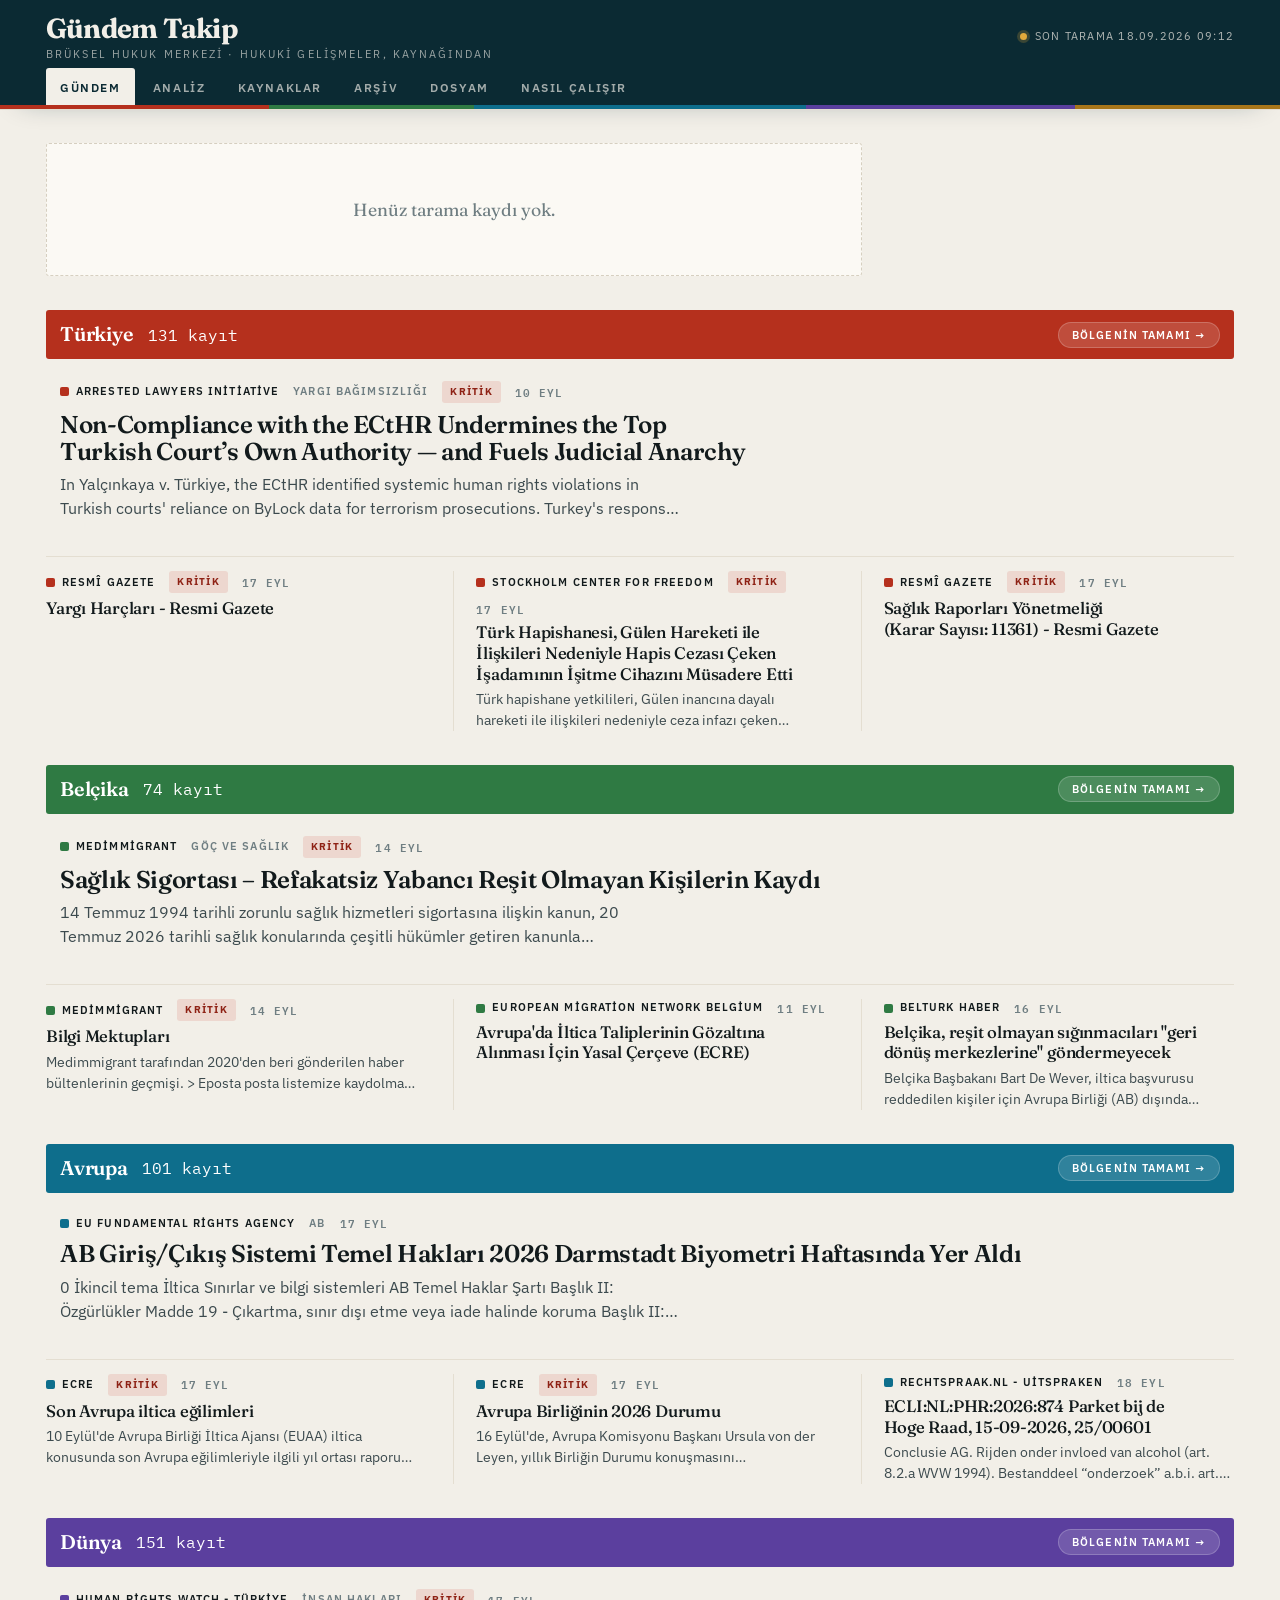
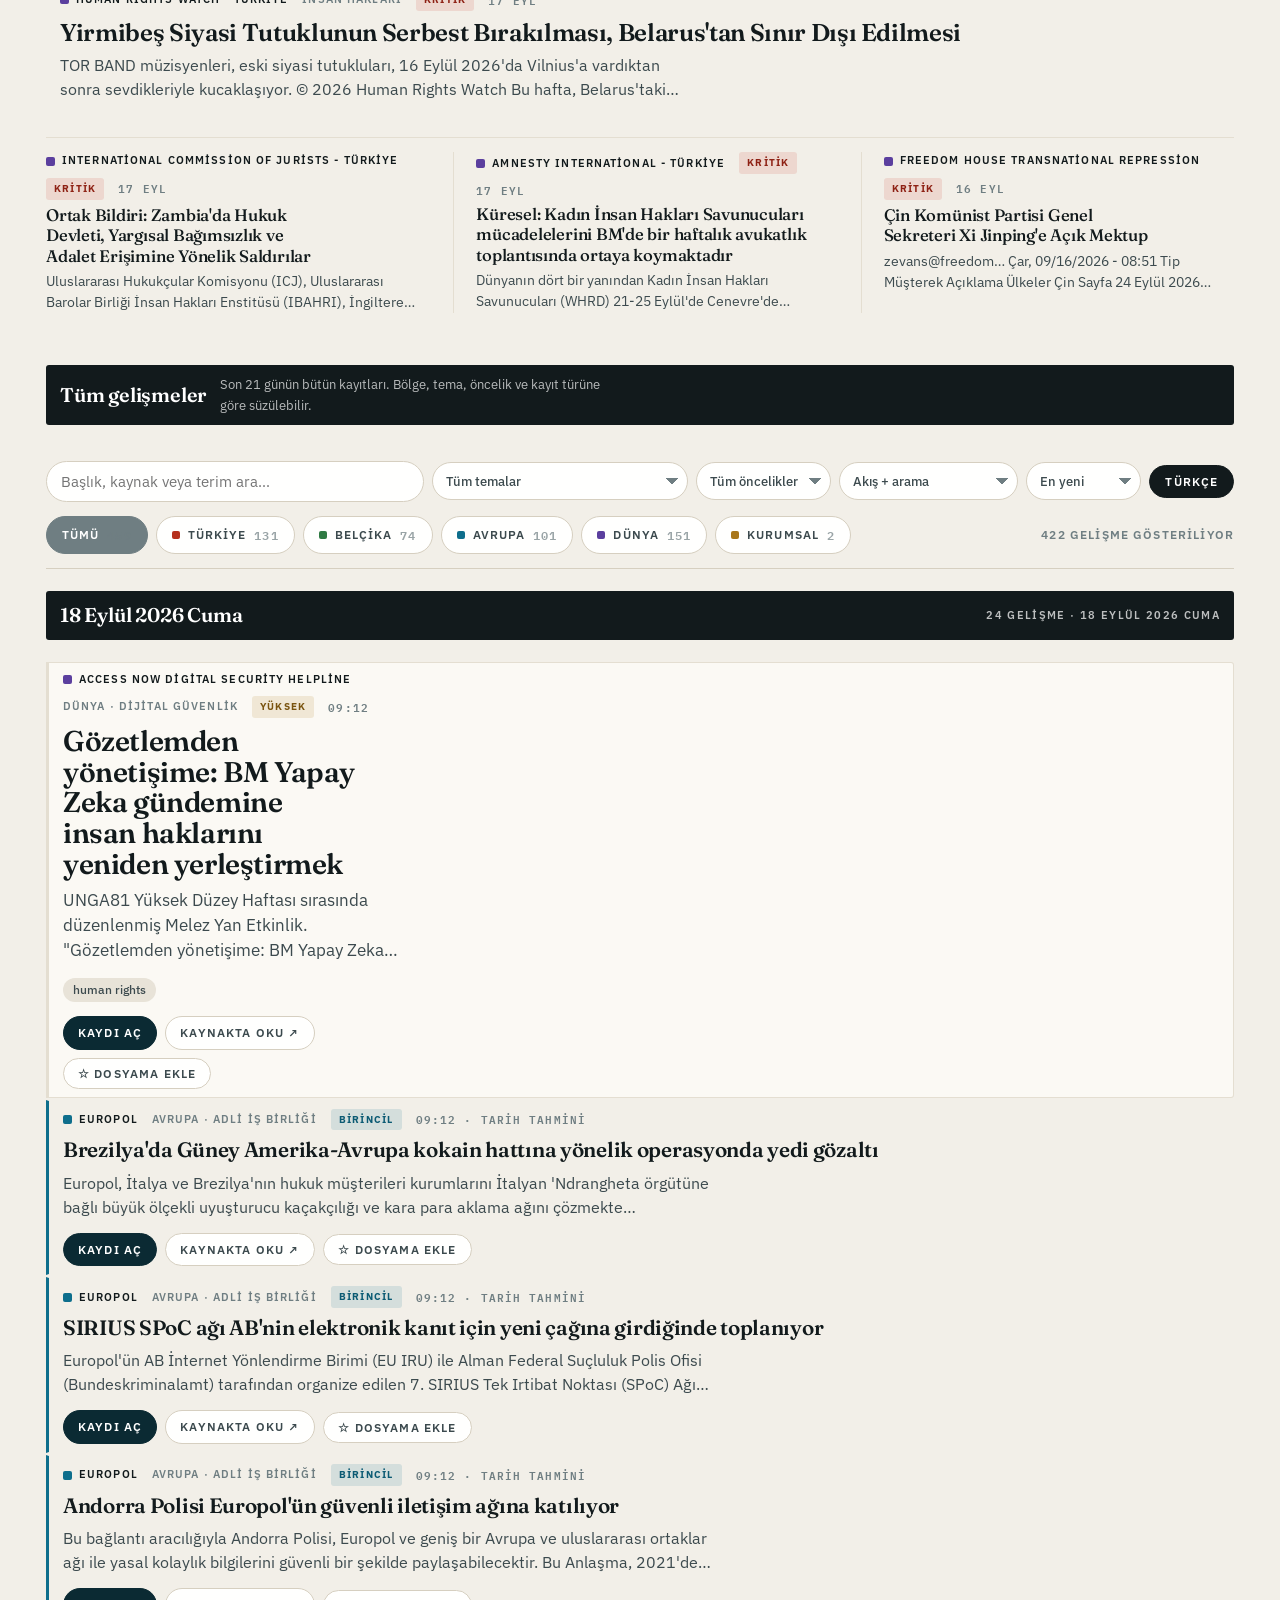
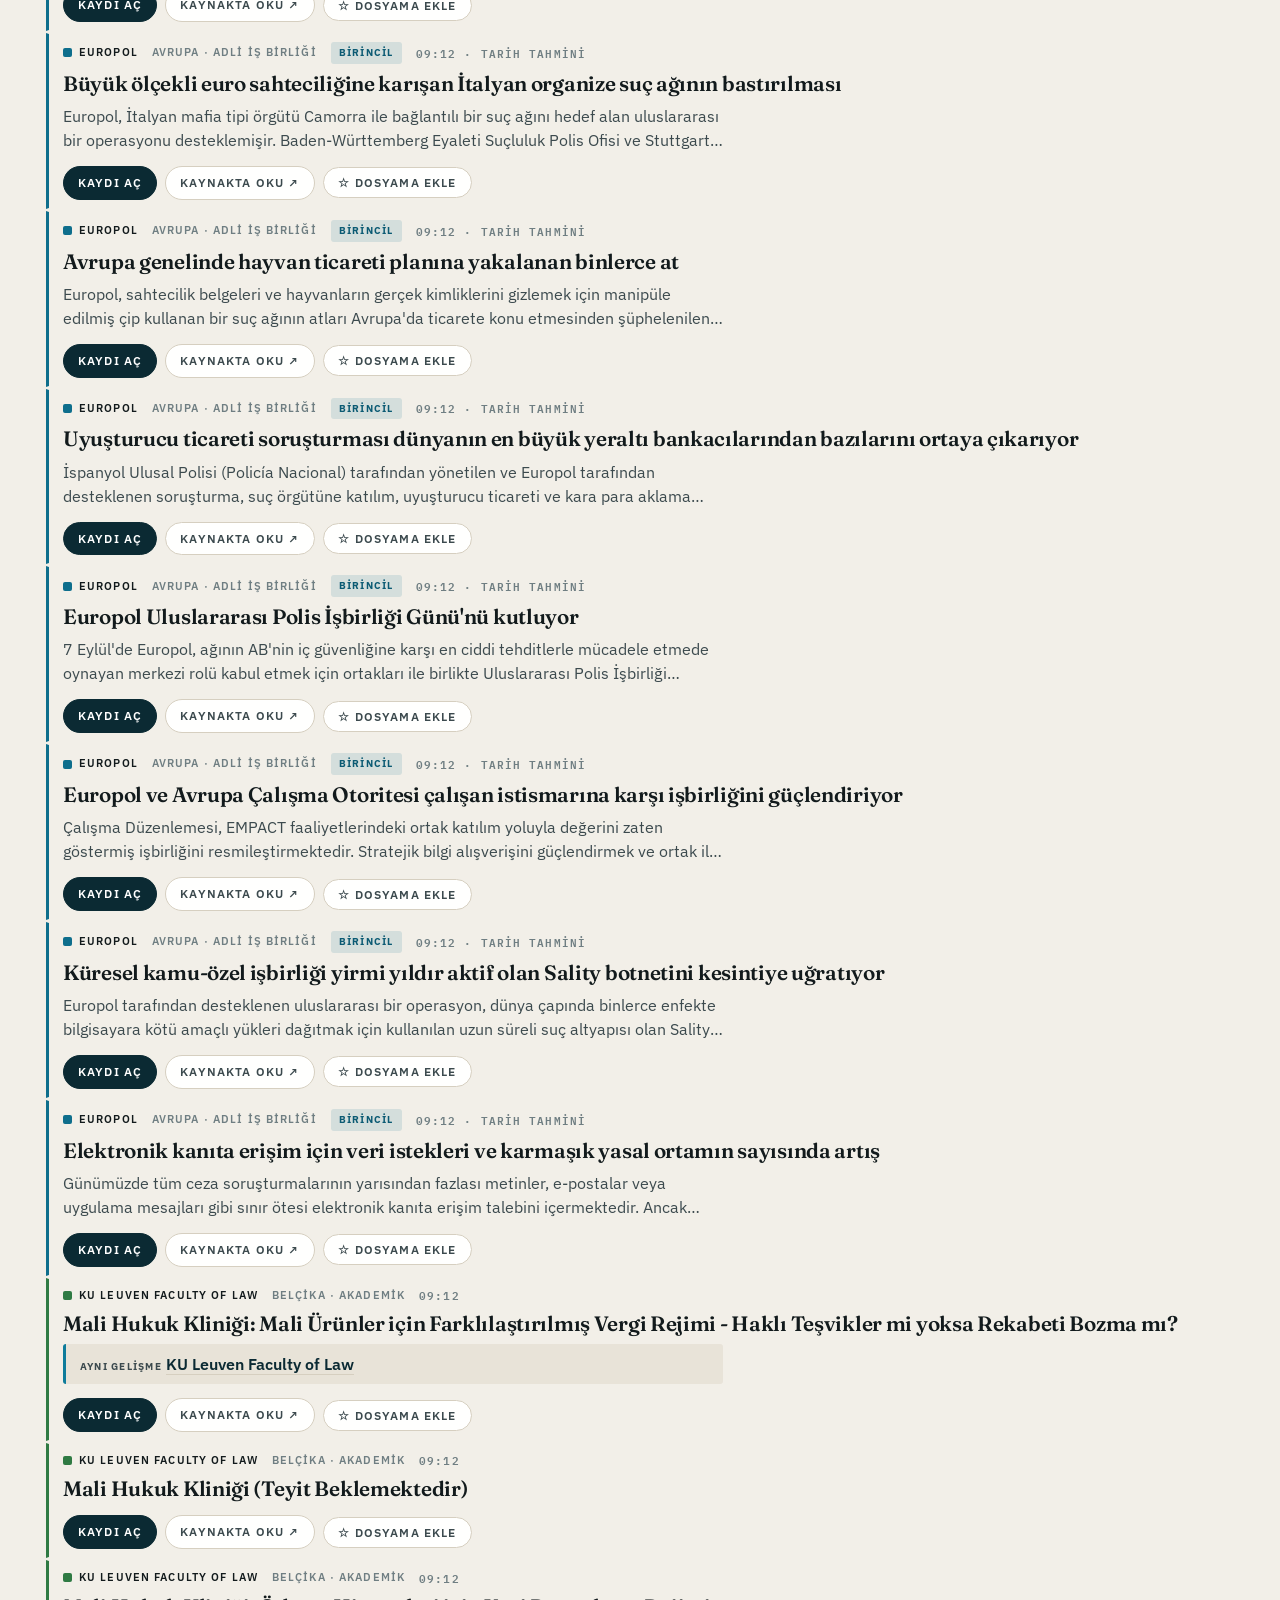
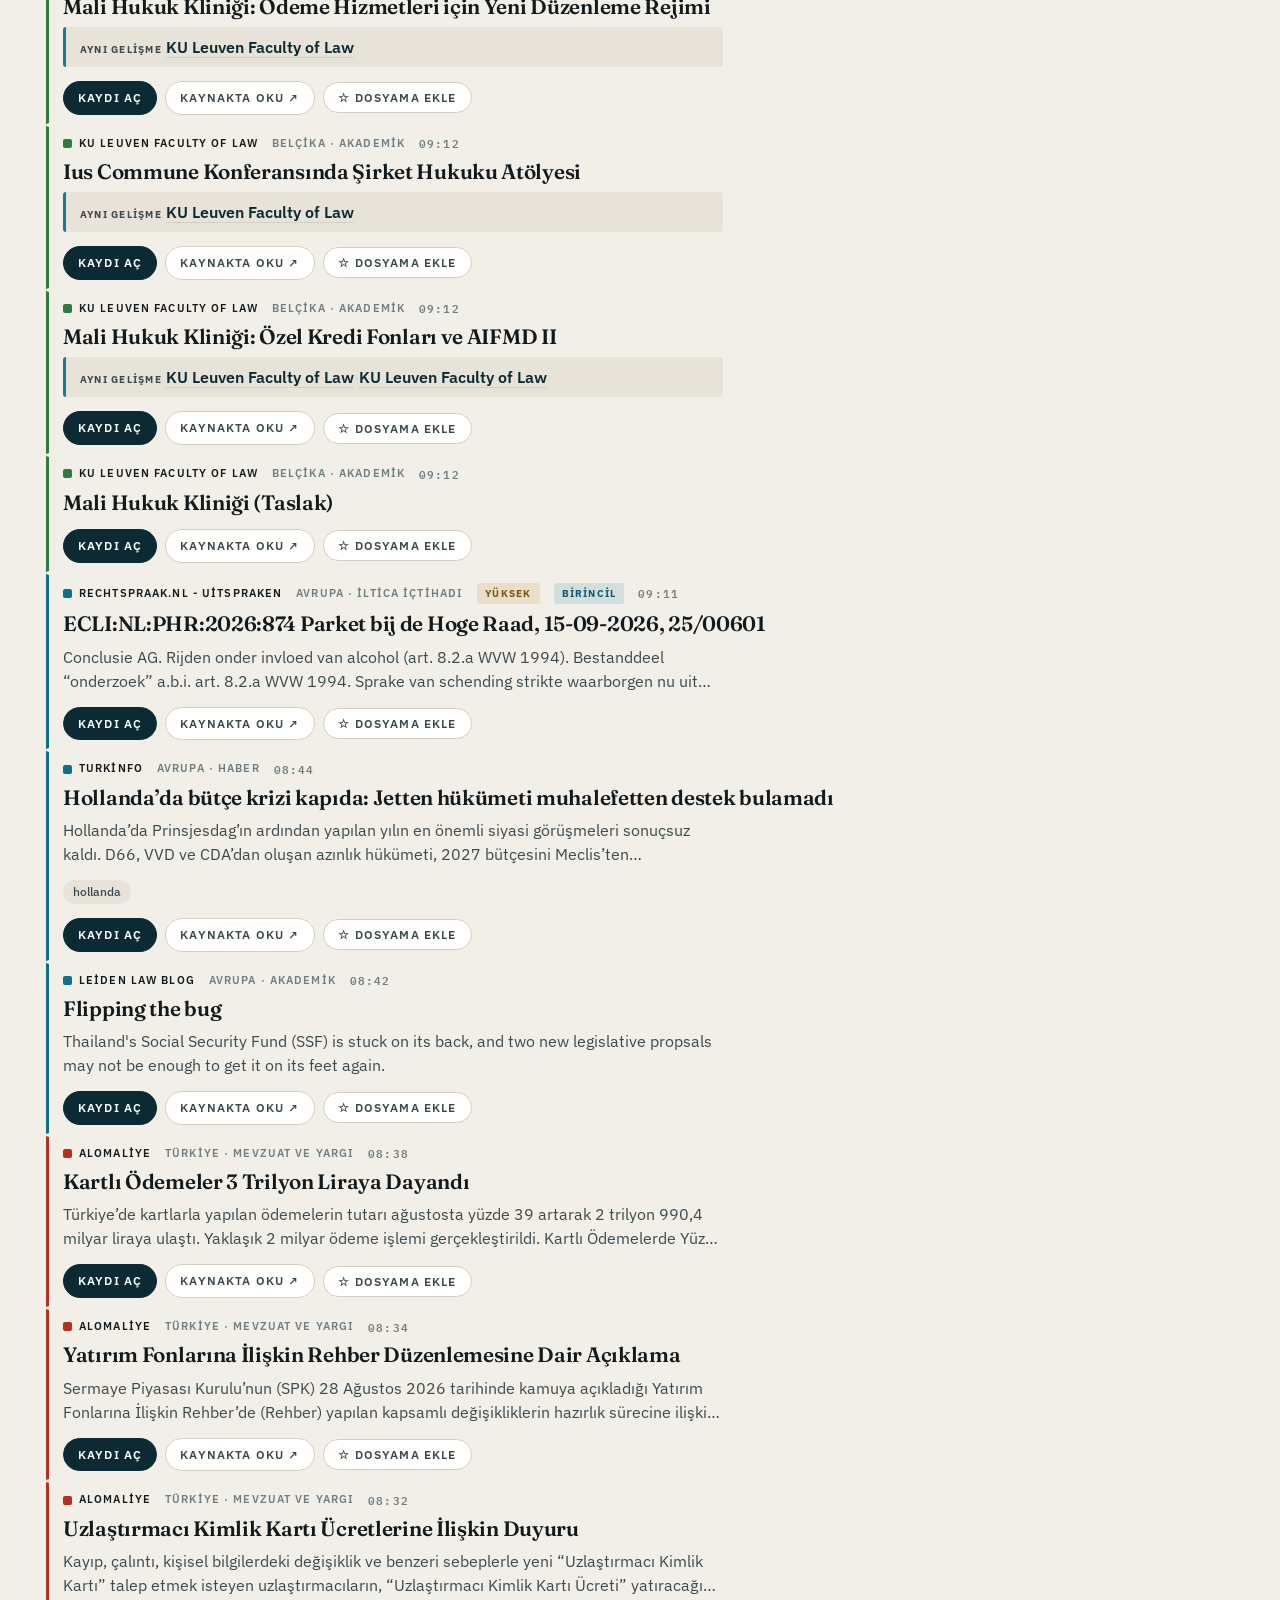
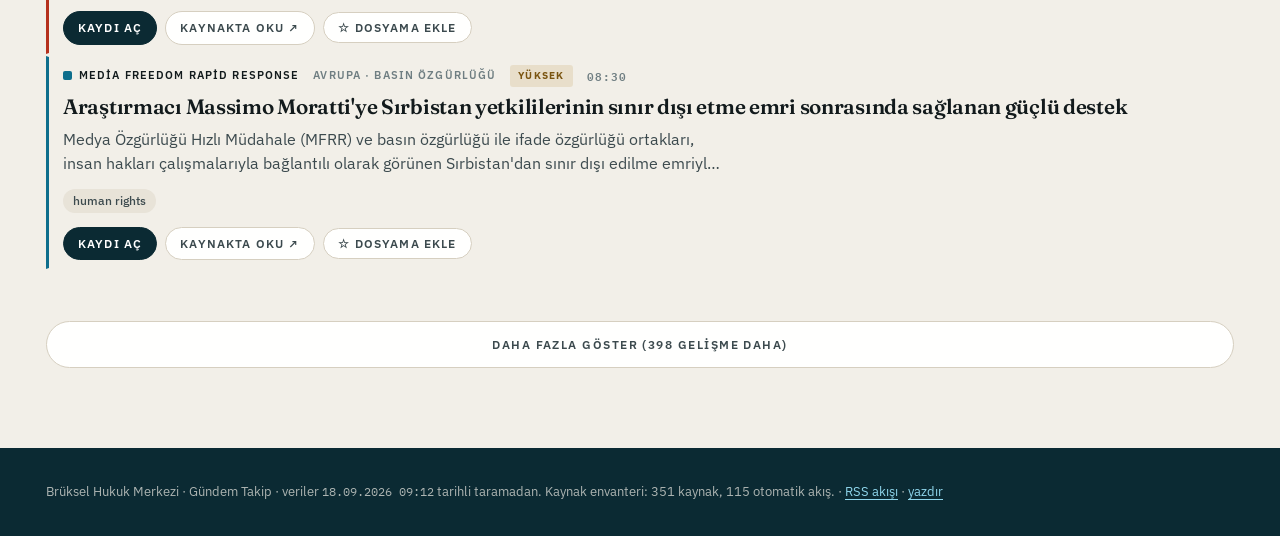
==== commit 20f3952c: "Uyari seridi: "esik asildi" yerine anlasilir kural adlari Serit neyin neden one alindigini soylemiyo" ====
--- a/index.html
+++ b/index.html
@@ -169,11 +169,14 @@
       <li><b>Haftalık sentez:</b> Pazar sabahı, haftanın günlük brifinglerine birden
         bakılır: hangi eğilim güçlendi, hangi takip dosyası ilerledi, hangi beklenti
         karşılanmadı. Analiz sekmesindeki "Haftalık sentez" düğmesinde.</li>
-      <li><b>Uyarılar:</b> Her taramadan sonra eşikler ölçülür — acil alanda
-        (INTERPOL, iade, yaptırım) gelişme, takip dosyasında hareket, aynı gelişmeyi
-        4+ kaynağın vermesi, birincil kaynaktan kritik kayıt yoğunluğu ve akışı
-        bozulan kaynak sayısı. Eşik aşılırsa sayfanın üstünde şerit görünür ve
-        bildirim gider.</li>
+      <li><b>"Bugün önce buna bak":</b> Her taramadan sonra birkaç kural ölçülür ve
+        yalnızca biri tuttuğunda sayfanın üstünde şerit çıkar. Kurallar: seyrek kayıt
+        gelen bir alanda (INTERPOL, iade/adli yardım, yaptırım) gelişme olması, AİHM'den
+        yeni bir karar metninin inmesi, izlenen bir dosyanın kapanması ya da kımıldaması,
+        aynı gelişmeyi dört ya da daha fazla kaynağın vermesi, birincil kaynaktan
+        olağandışı sayıda kritik kayıt gelmesi, çok sayıda kaynağın akışının bozulması.
+        Hiçbiri tutmazsa şerit hiç görünmez — sessizlik de bilgidir. Aynı şey iki kez
+        bildirilmez.</li>
       <li><b>Yayın:</b> <code>data/latest.json</code>, günlük arşiv ve
         <code>data/gundem.xml</code> (kendi RSS akışımız) güncellenir, depoya işlenir ve
         GitHub Pages yayınlanır.</li>
--- a/assets/style.css
+++ b/assets/style.css
@@ -617,8 +617,13 @@
 .us-kapat{margin-left:auto;border:0;background:transparent;cursor:pointer;
   font-size:1.3rem;line-height:1;color:var(--ink-3);padding:0 4px}
 .us-kapat:hover{color:var(--accent)}
-.uyari-serit ul{list-style:none;margin:0;padding:0;display:grid;gap:var(--s3)}
+.uyari-serit ul{list-style:none;margin:0;padding:0;display:grid;gap:var(--s3);
+  grid-template-columns:auto minmax(0,1fr)}
 .uyari-serit li{display:grid;grid-template-columns:auto minmax(0,1fr);gap:var(--s2) var(--s3);align-items:baseline}
+/* Etiket sutunu butun satirlarda ayni genislikte olsun ki basliklar hizalansin */
+@supports (grid-template-columns:subgrid){
+  .uyari-serit li{grid-column:1/-1;grid-template-columns:subgrid}
+}
 .uyari-serit li b{font-family:var(--display);font-weight:500;font-size:1.02rem;line-height:1.3}
 .us-not{grid-column:2;font-size:.88rem;line-height:1.45;color:var(--ink-2);
   display:block;margin-top:-2px}
@@ -738,3 +743,14 @@
 #tazele:hover{background:#fff;color:var(--accent);border-color:#fff}
 @keyframes tazeGir{from{opacity:0;transform:translateY(-3px)}to{opacity:1;transform:none}}
 @media (prefers-reduced-motion:reduce){ #tazele{animation:none} }
+.us-aciklama{margin:0 0 var(--s3);font-size:.8rem;line-height:1.5;color:var(--ink-3);max-width:78ch}
+.uyari-serit .tag[title]{cursor:help}
+/* Dar ekranda etiket sutunu basligi bogazliyordu: etiket ustte, ozet kirpik */
+@media (max-width:640px){
+  .uyari-serit ul,
+  .uyari-serit li{grid-template-columns:minmax(0,1fr)}
+  .uyari-serit li{gap:var(--s2)}
+  .us-ust .mono{white-space:nowrap}
+  .us-not{grid-column:1;display:-webkit-box;-webkit-line-clamp:2;-webkit-box-orient:vertical;
+    overflow:hidden;font-size:.84rem}
+}
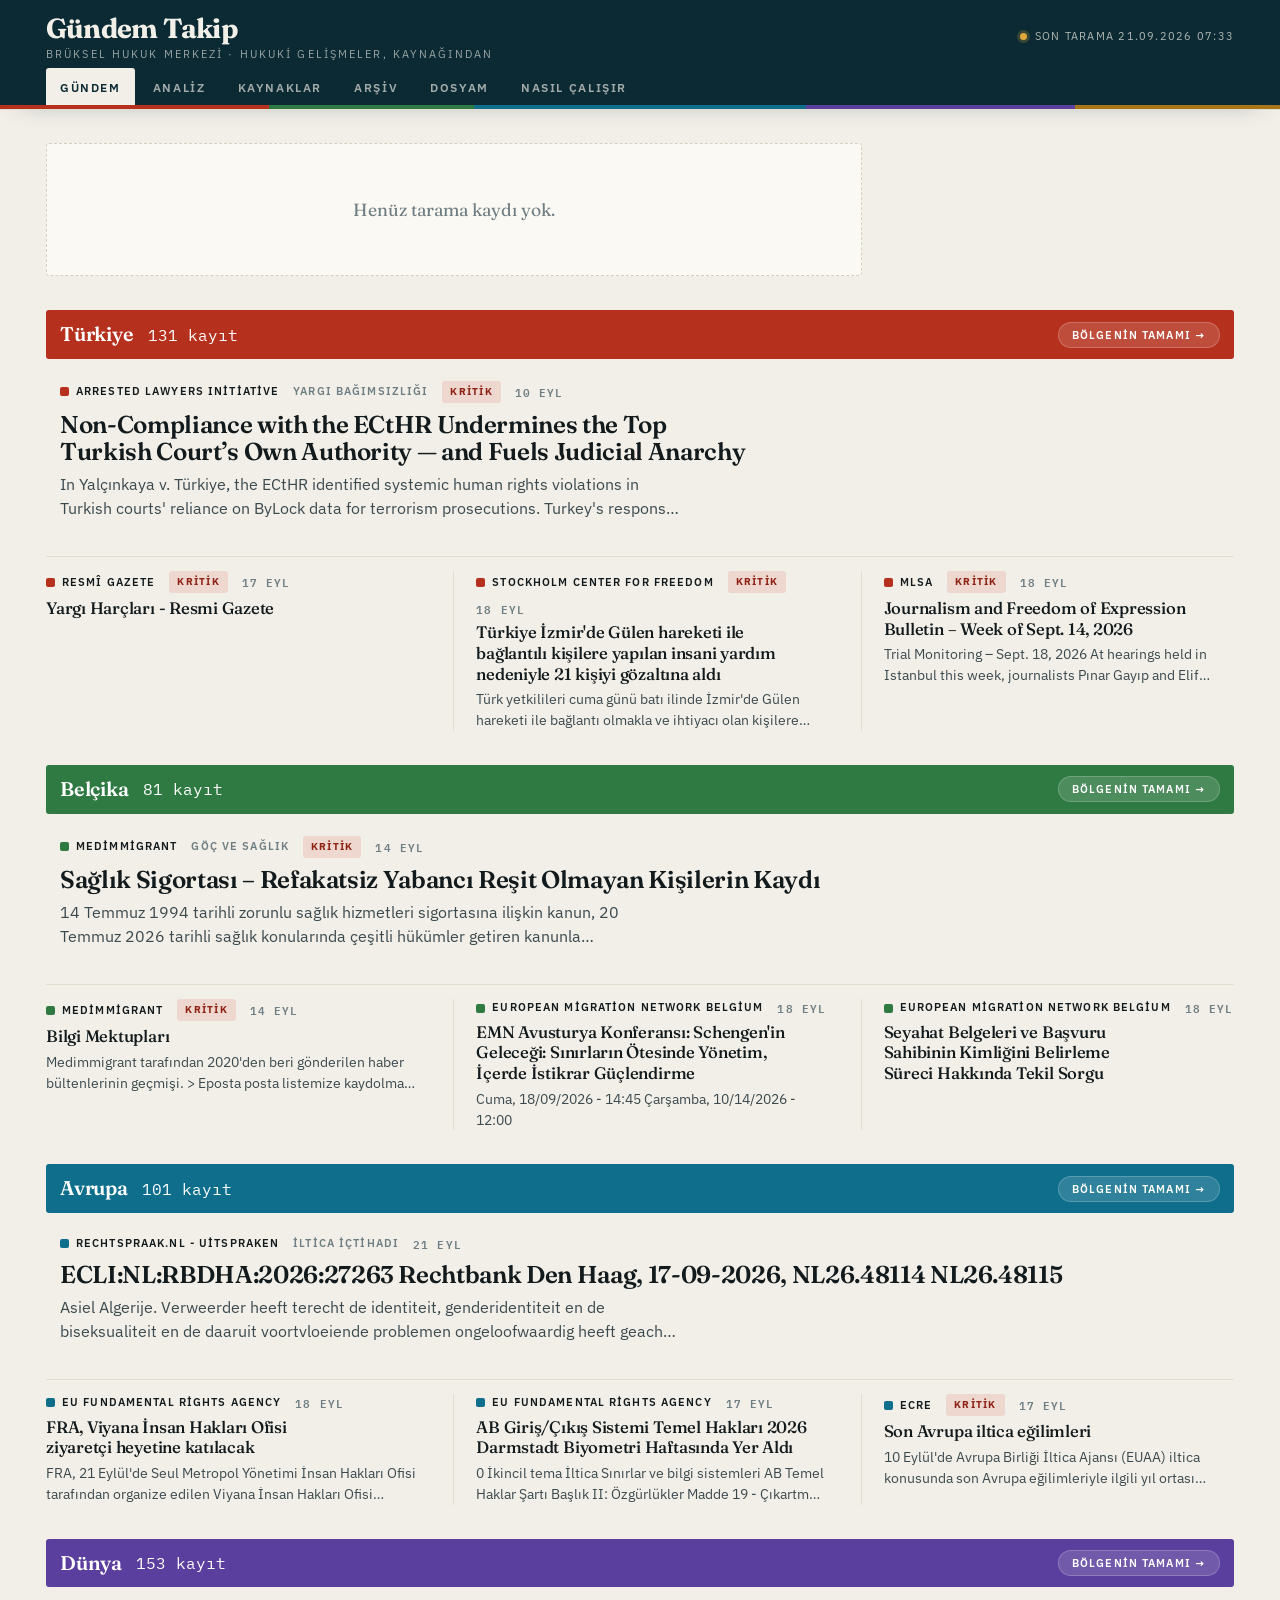
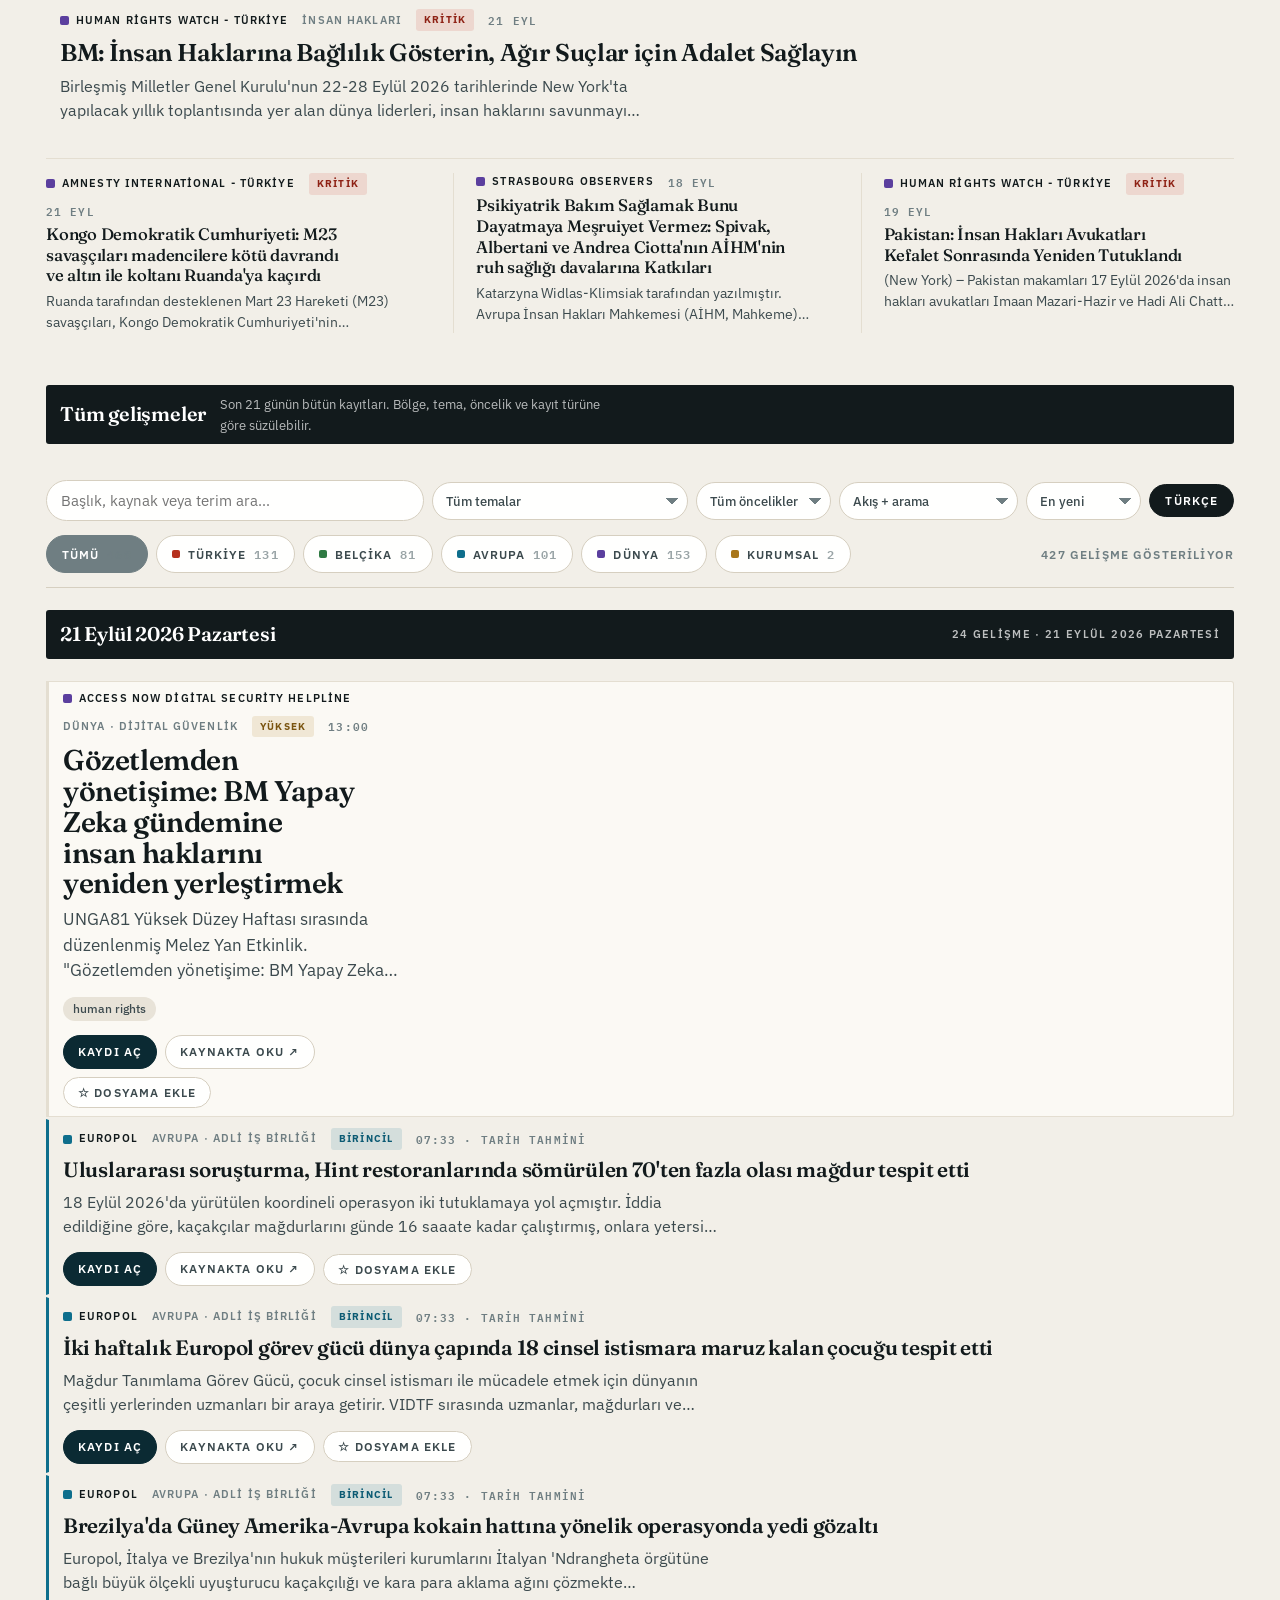
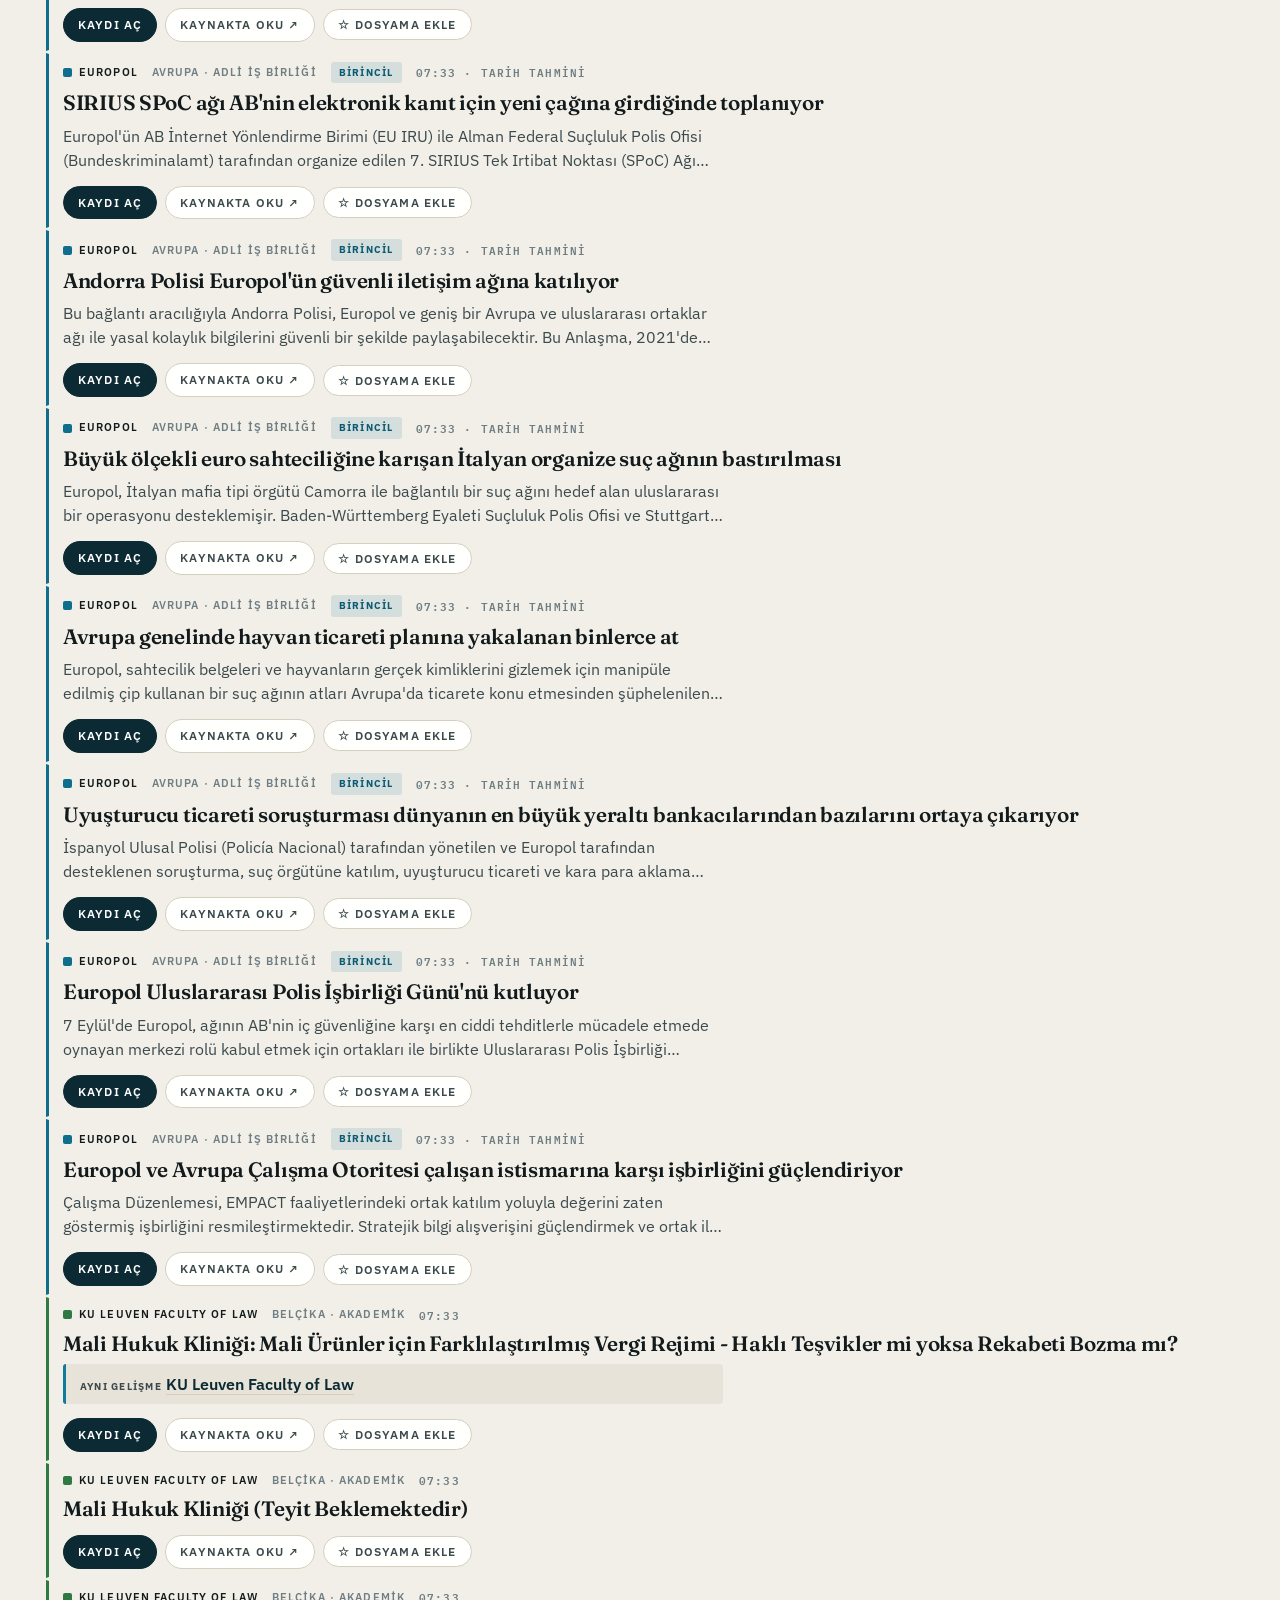
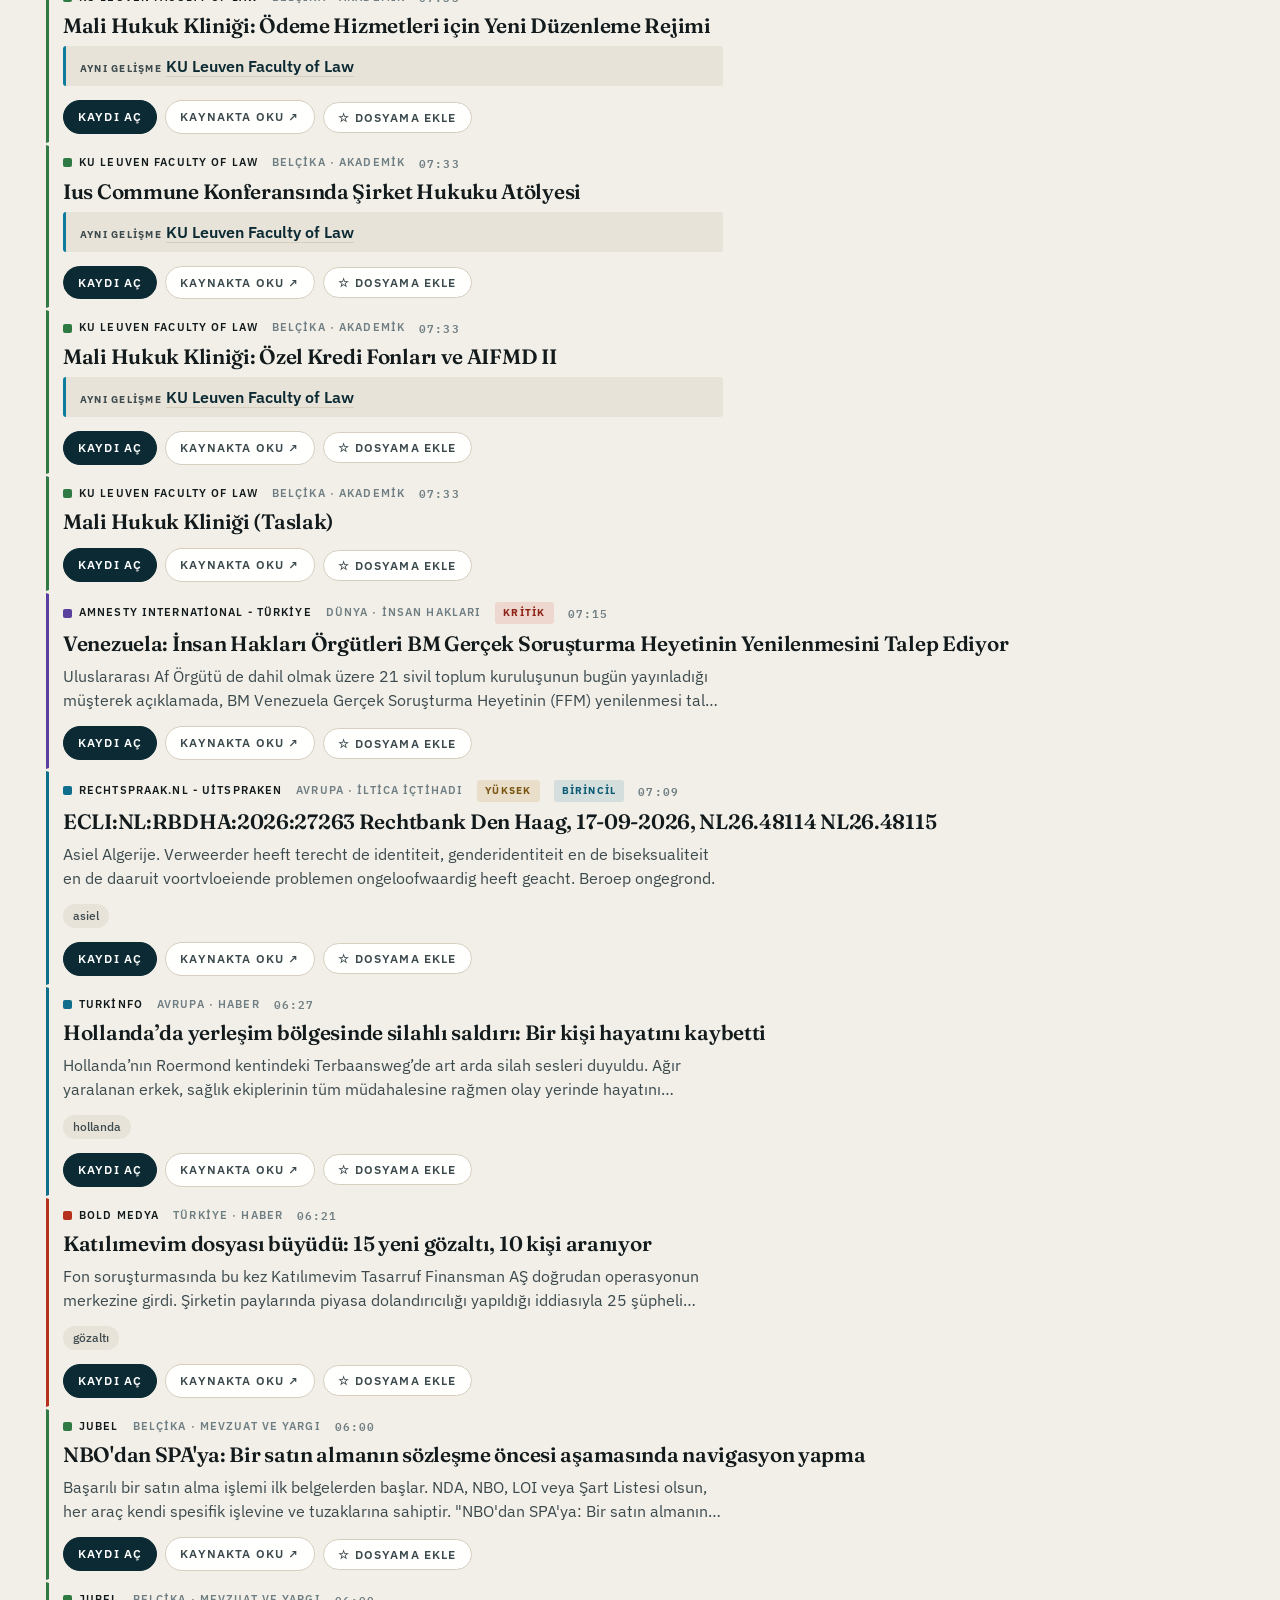
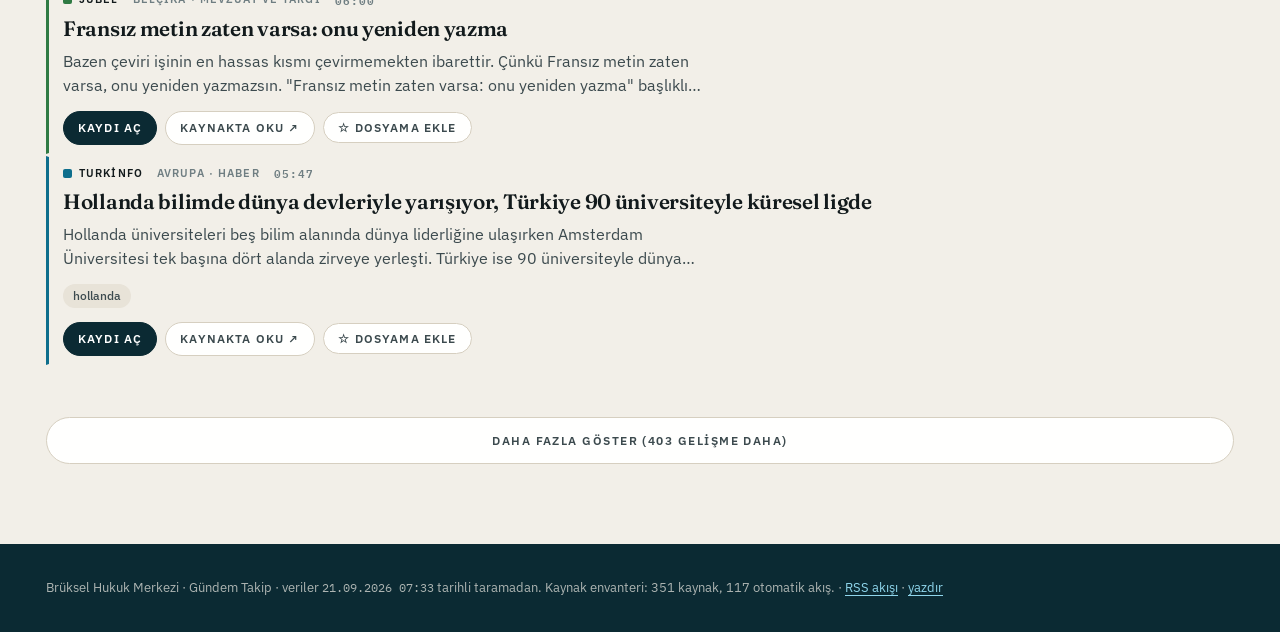
==== commit f099d515: "Brifing takvim gunune degil son brifingten bu yana gecen sureye baksin Ekran goruntusuyle bildirildi" ====
--- a/index.html
+++ b/index.html
@@ -159,8 +159,11 @@
         <code>data/health.json</code> içinde tutulur. Kaynaklar sekmesinde "kaç gündür kayıt
         yok" ya da "akış hatası" olarak görünür; kendi tarama sıklığına göre gecikenler
         "sorunlu kaynaklar" süzgeciyle listelenir.</li>
-      <li><b>Günlük analiz:</b> Sabah taramasının ardından, o günün kayıtları
-        merkezin çalışma alanlarına göre değerlendirilir (Claude API). Model
+      <li><b>Günlük analiz:</b> Sabah taramasının ardından, <b>bir önceki
+        brifingten bu yana</b> gelen kayıtlar merkezin çalışma alanlarına göre
+        değerlendirilir (Claude API) — takvim günü değil, son brifingten geçen
+        süre esas alınır, böylece gece ve hafta sonu gelen gelişmeler
+        atlanmaz. Model
         yalnızca verilen kayıtları kullanır, her maddede dayandığı kayıtları ve
         güven düzeyini gösterir; hukuki tavsiye üretmez. Sonuç Analiz sekmesinde.
         Analiz her gün sıfırdan başlamaz: önceki günlerin başlıkları ve açık takip
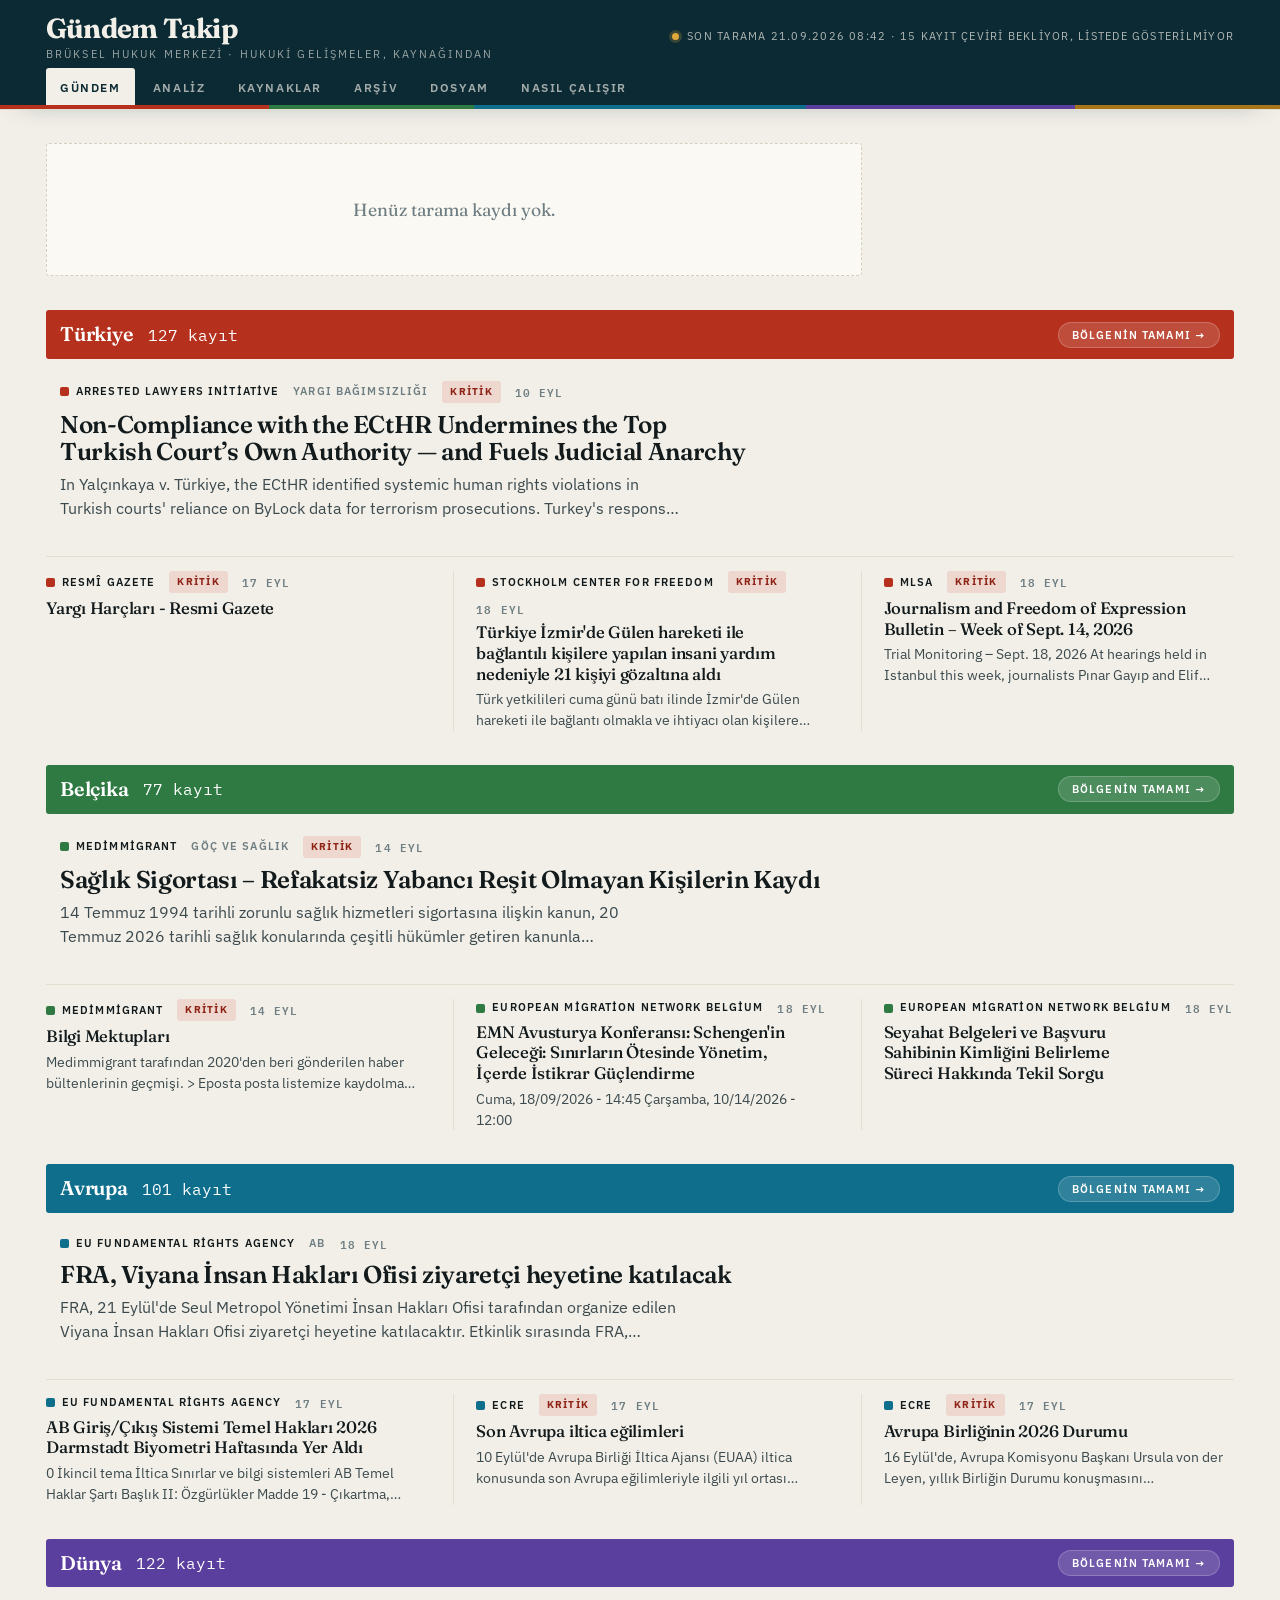
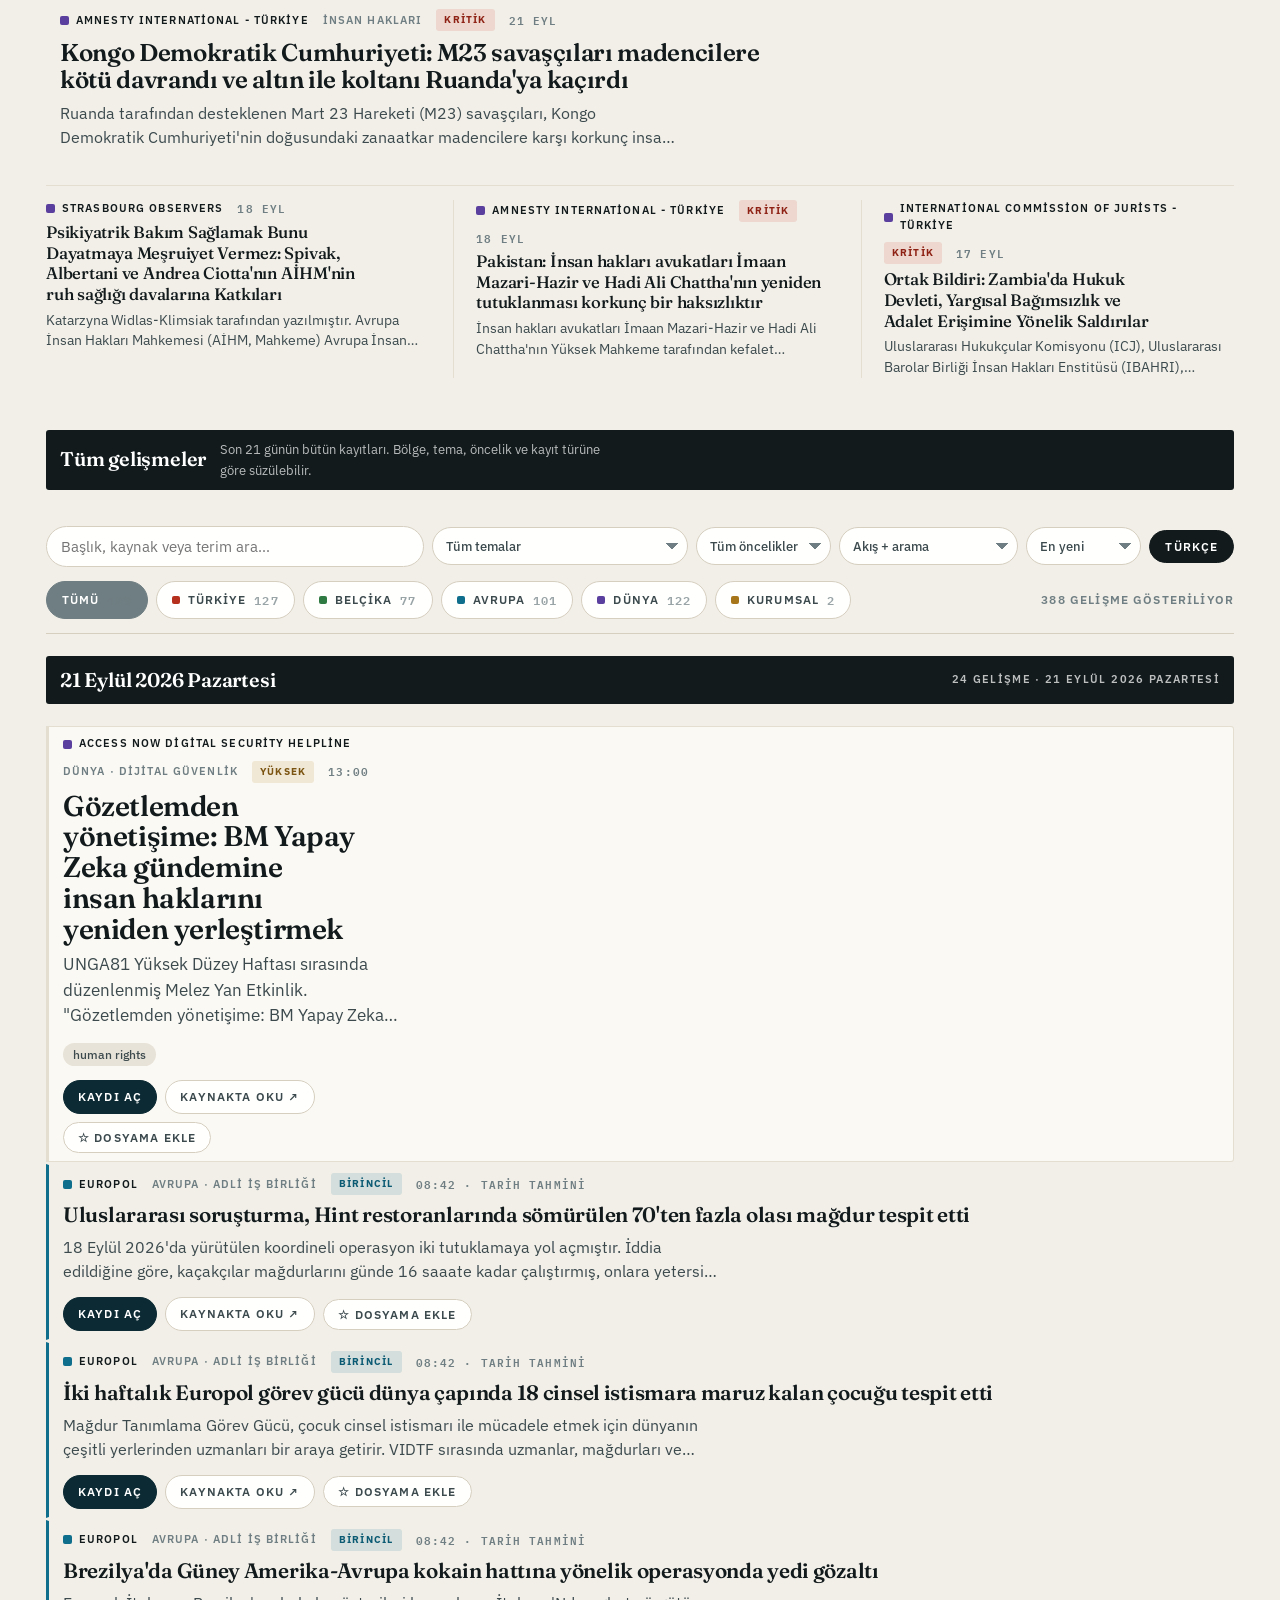
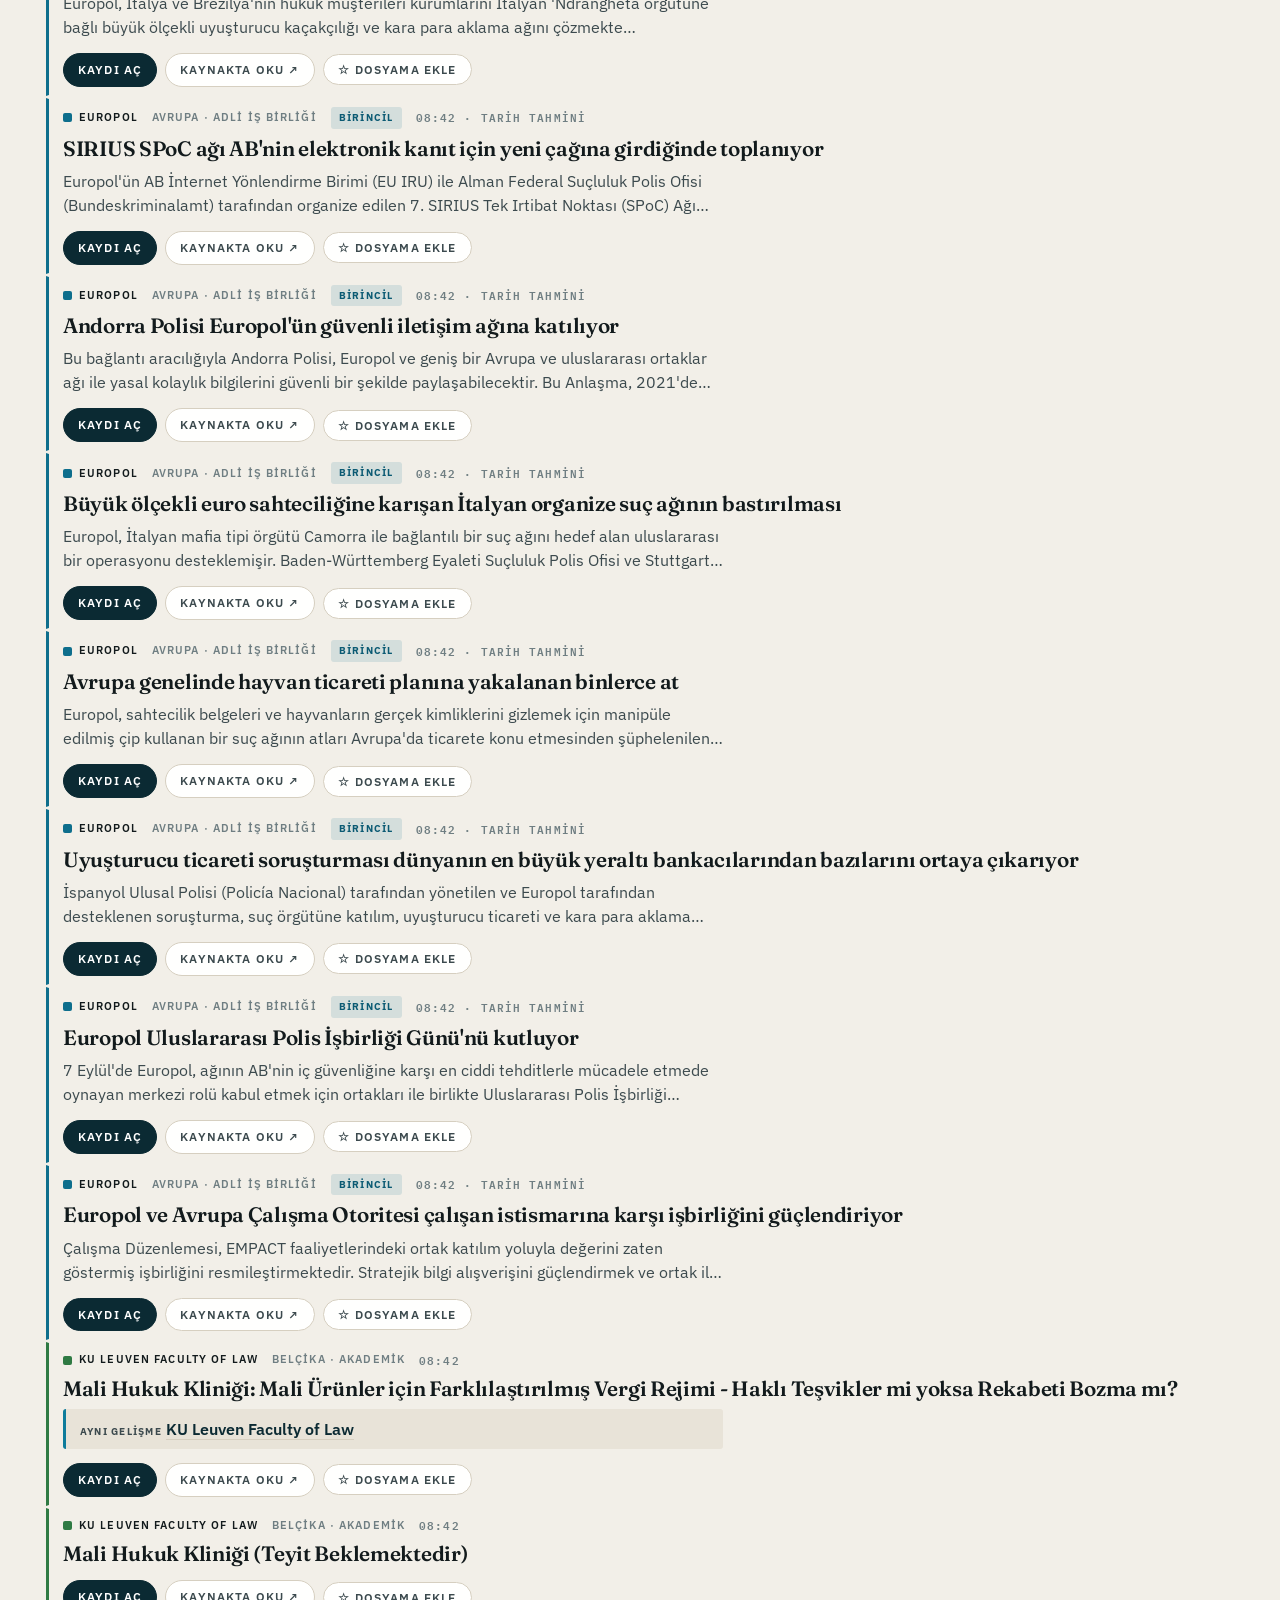
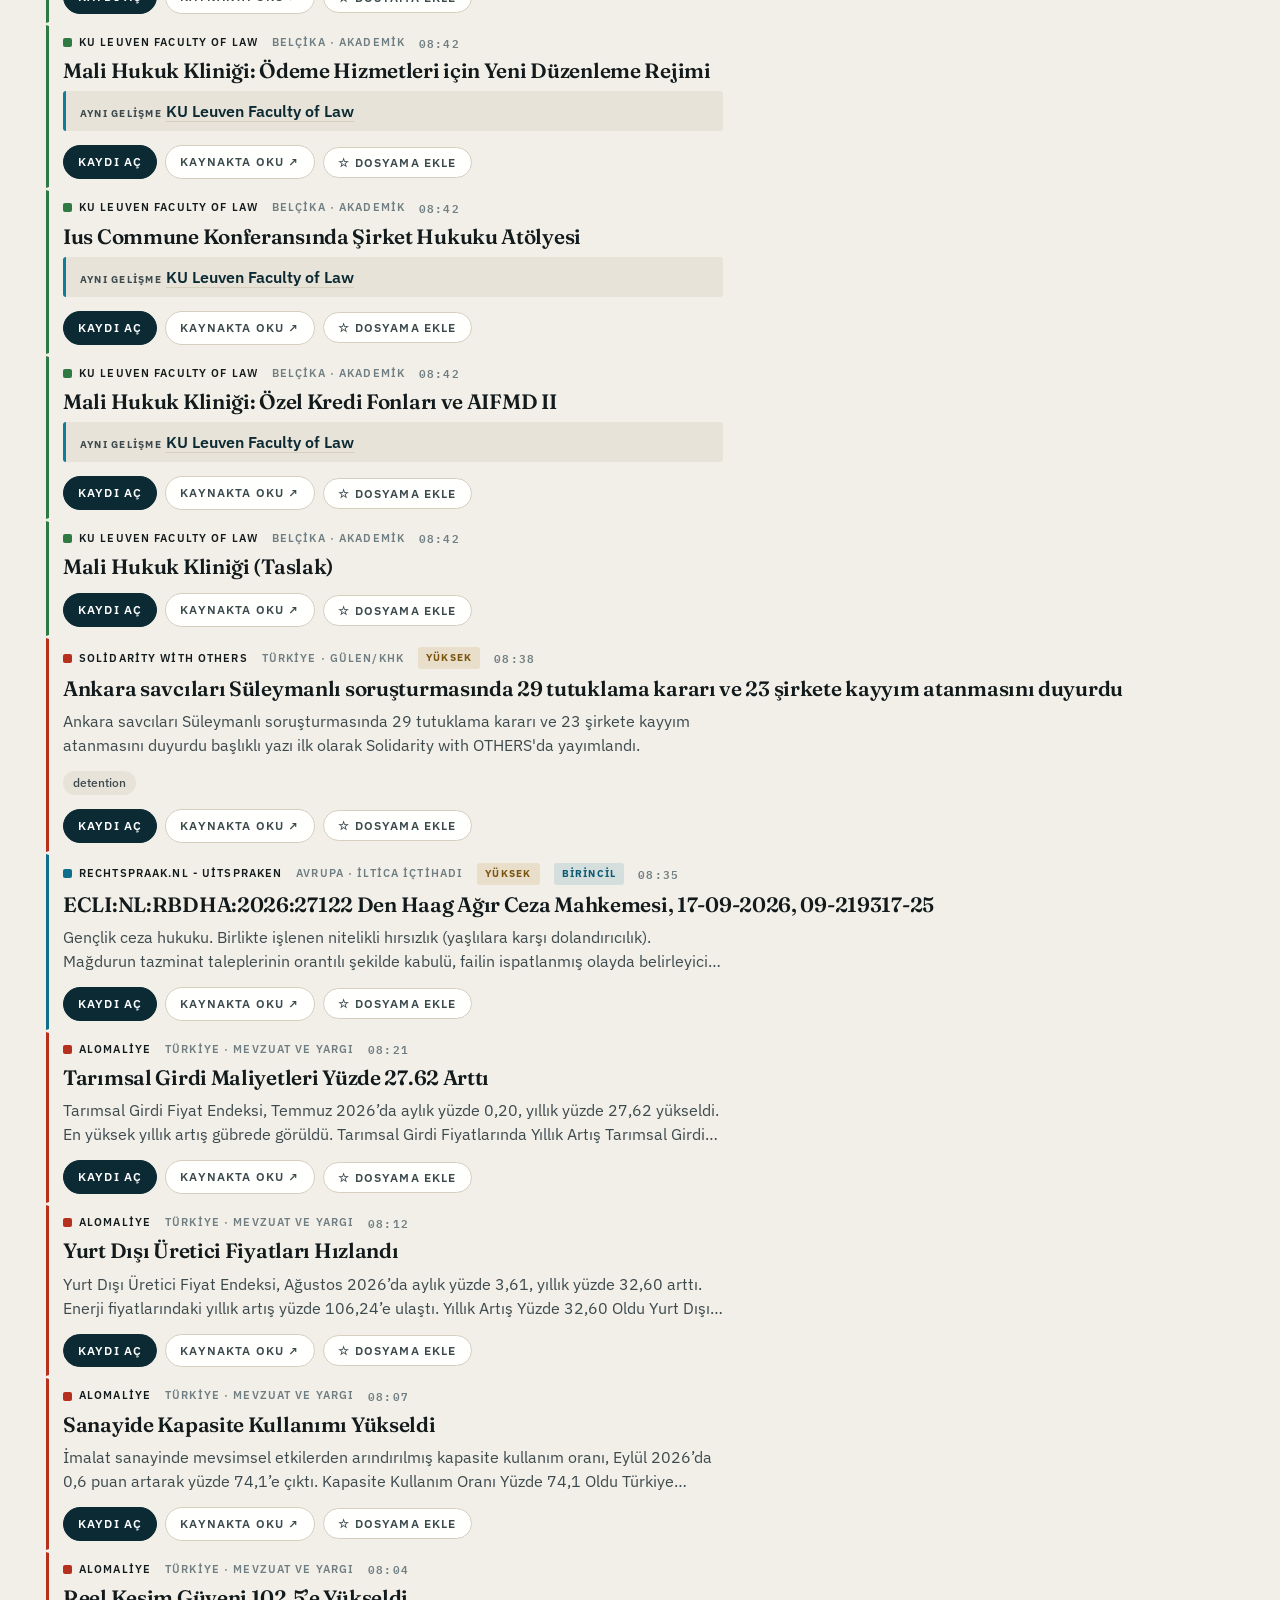
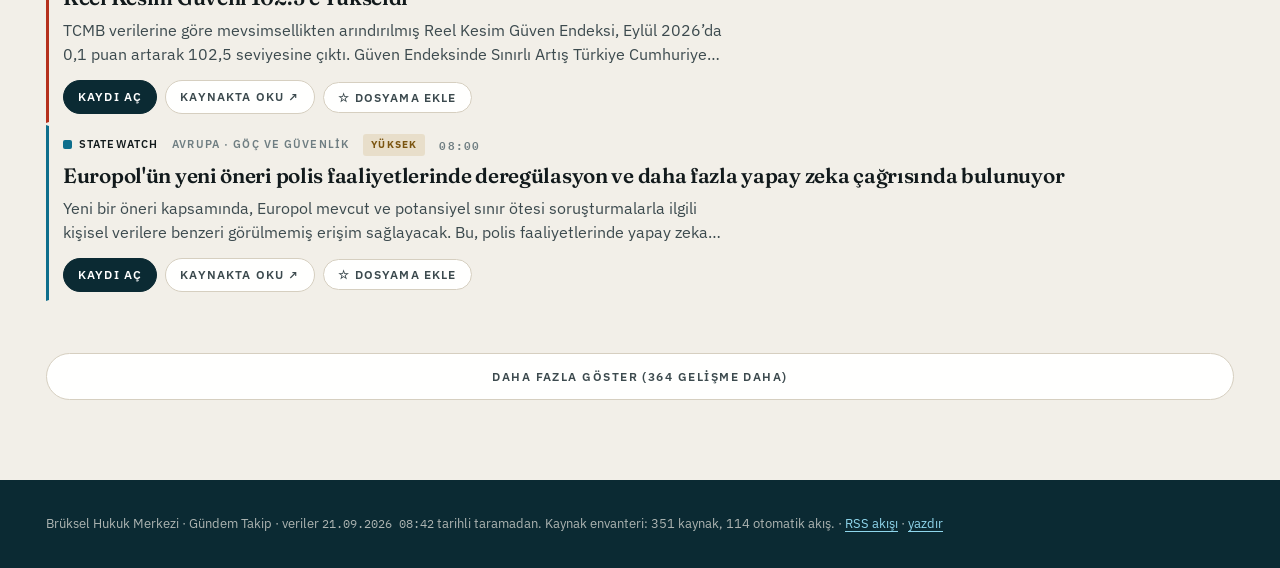
==== commit 487d7ed7: "Sayfada gorunen her kayit Turkce olsun Kural sahibinden: "eger sayfaya ekleniyorsa bir haber Turkce " ====
--- a/index.html
+++ b/index.html
@@ -67,7 +67,7 @@
           <option value="puan">Önem sırası</option>
         </select>
         <button type="button" class="chip" id="ceviriChip" aria-pressed="true"
-          title="Türkçe olmayan kayıtların başlık ve özetleri Türkçe gösterilir">Türkçe</button>
+          title="Sayfada yalnızca Türkçe kayıtlar görünür; çevirisi henüz yapılmamış olanlar listeye girmez. Özgün dile geçmek için tıkla.">Türkçe</button>
       </div>
       <div class="frow" id="bolgeChips">
         <span class="count" id="count"></span>
@@ -155,6 +155,14 @@
         kayıtlar kümelenir. Akışta bunlar tek satırda toplanır ("aynı gelişme: …"), kayıt
         sayfasında kaynaklar yan yana karşılaştırılabilir. Kaç kaynağın aynı olayı verdiği,
         bir izleme masası için en değerli işarettir.</li>
+      <li><b>Çeviri:</b> Türkçe olmayan kayıtların başlık ve özetleri Claude API
+        ile çevrilir (her kayıt bir kez; sonuç önbellekte tutulur). Kural net:
+        <b>sayfada görünen her kayıt Türkçedir.</b> Çevirisi yapılamamış bir
+        kayıt listeye hiç girmez; kaç tanesinin beklediği başlık bandında yazar.
+        Başlık tek başına bir kişi adı ya da kurum koduysa çevirmen, özete
+        bakıp kaydın ne olduğunu söyleyen Türkçe bir başlık yazar. Özgün
+        metinleri görmek için başlıktaki "Türkçe" düğmesine basıp "Özgün dil"e
+        geçebilirsin.</li>
       <li><b>Kaynak sağlığı:</b> Her kaynağın son kayıt tarihi ve akış hatası
         <code>data/health.json</code> içinde tutulur. Kaynaklar sekmesinde "kaç gündür kayıt
         yok" ya da "akış hatası" olarak görünür; kendi tarama sıklığına göre gecikenler
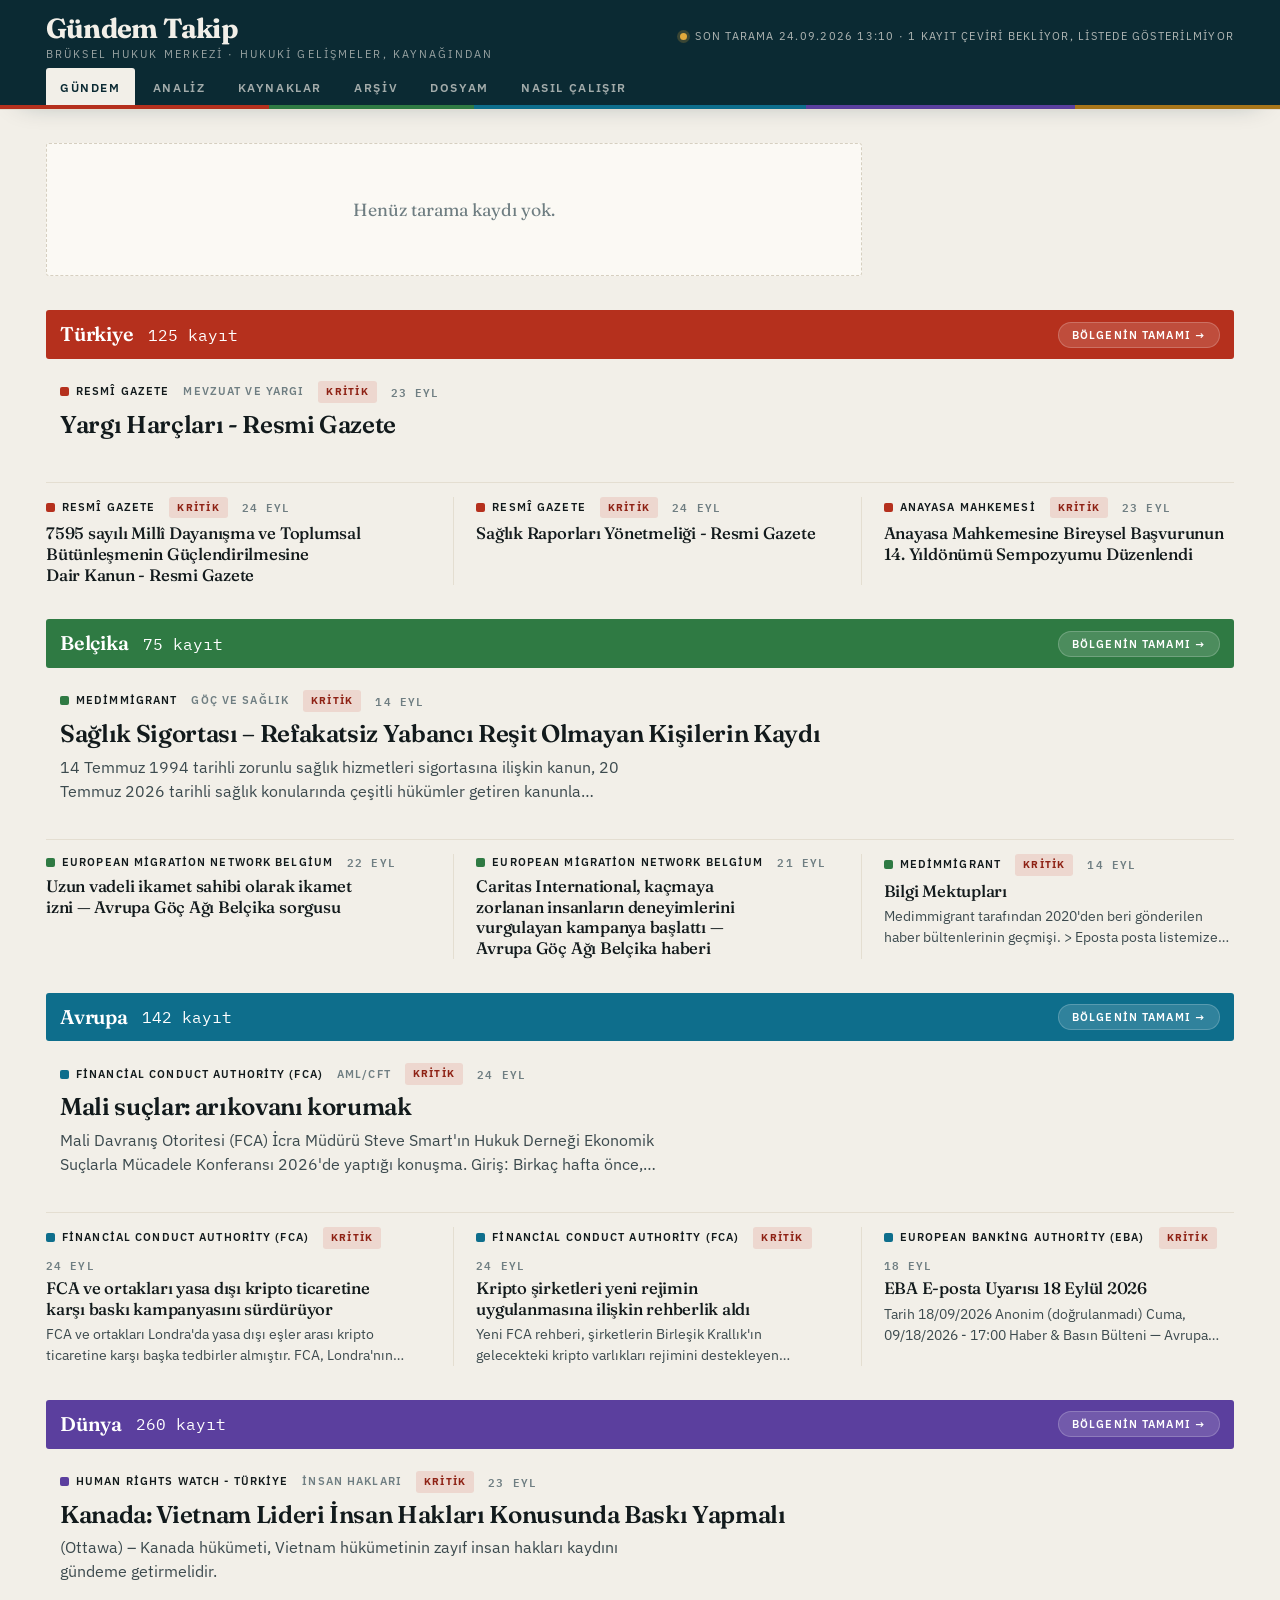
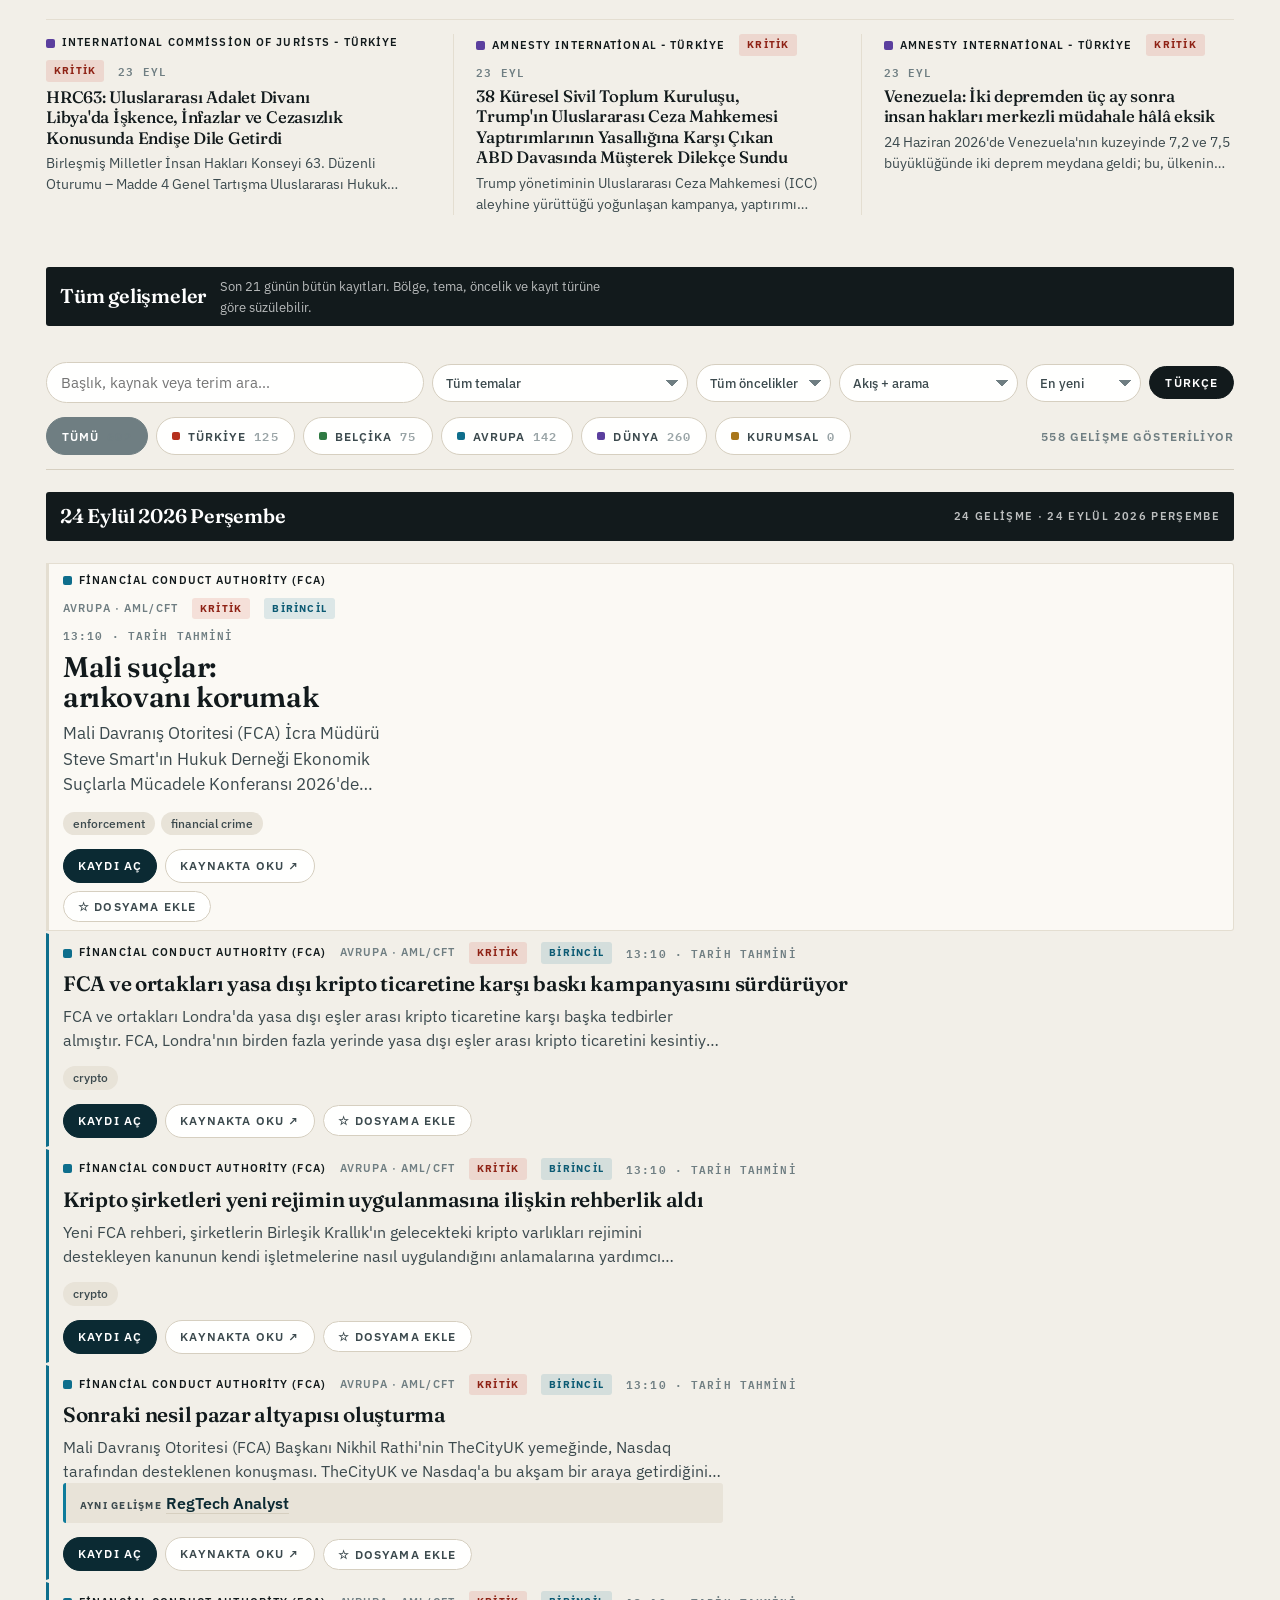
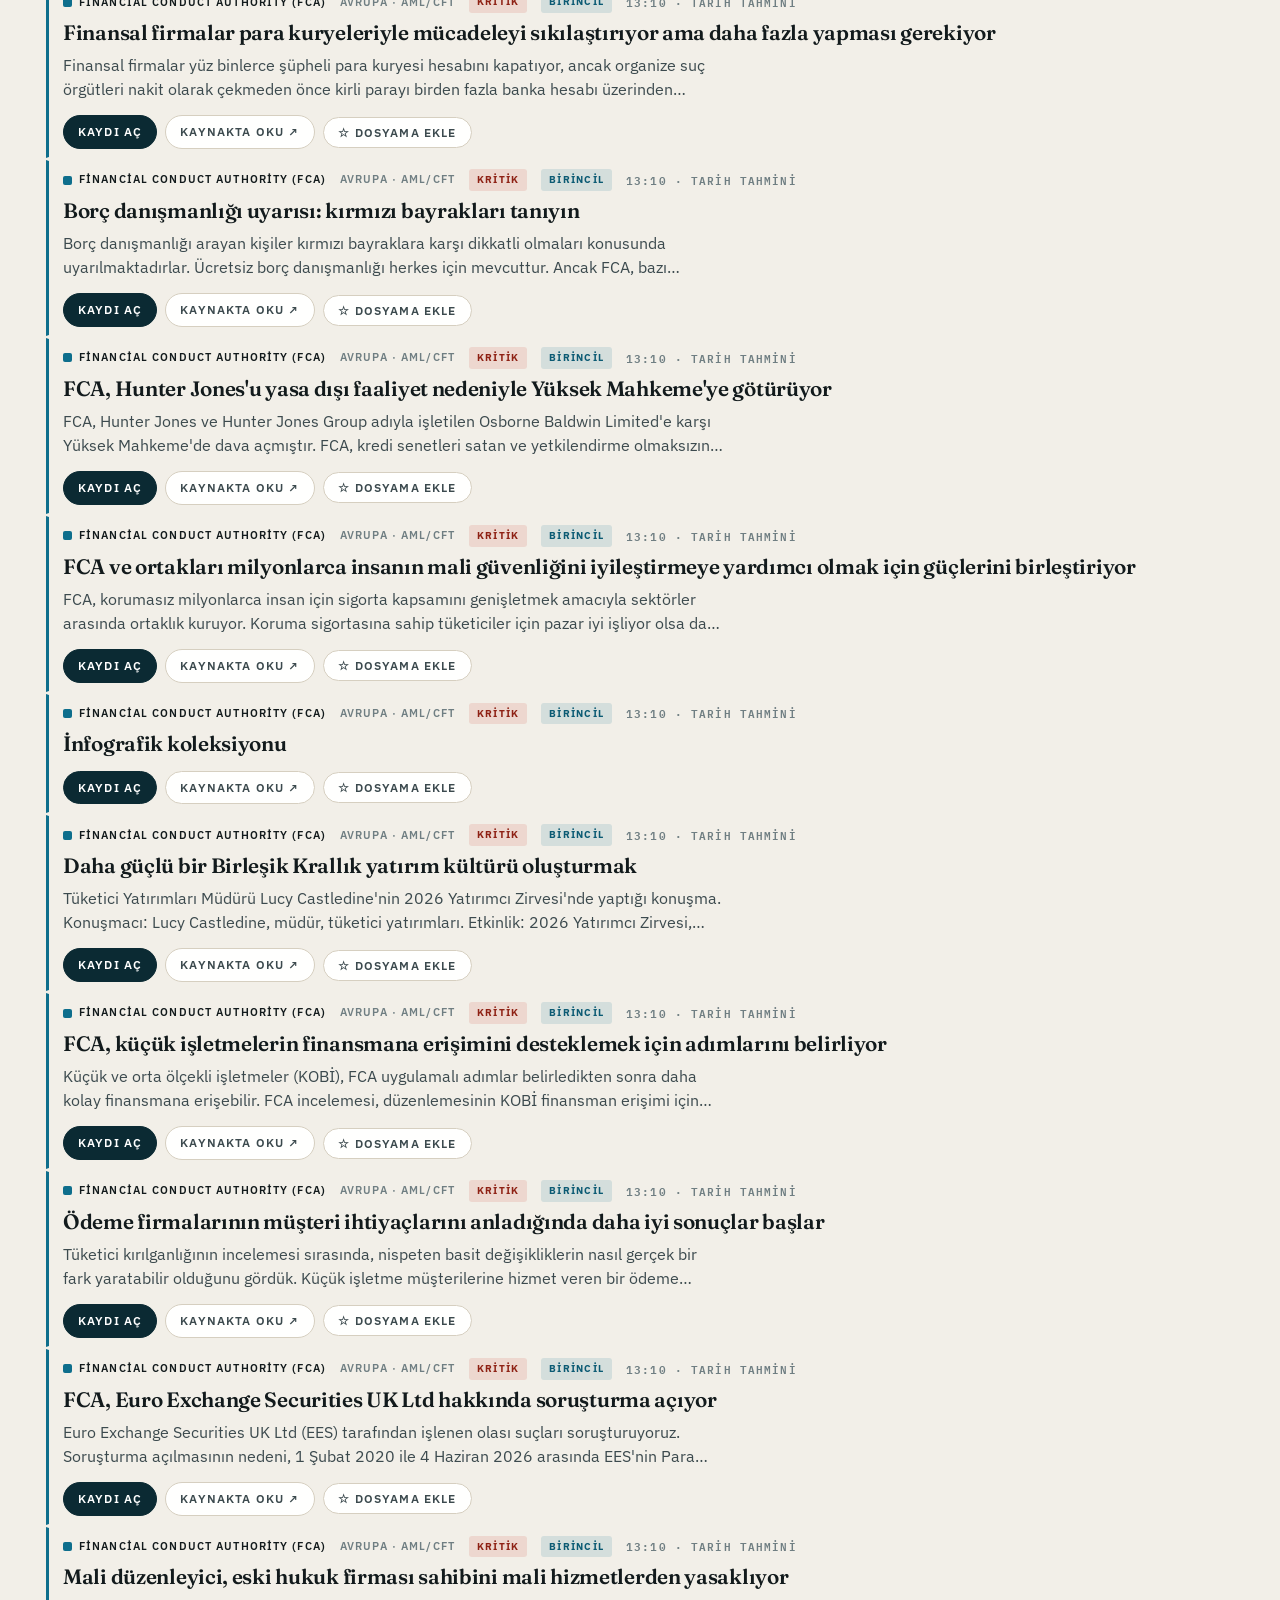
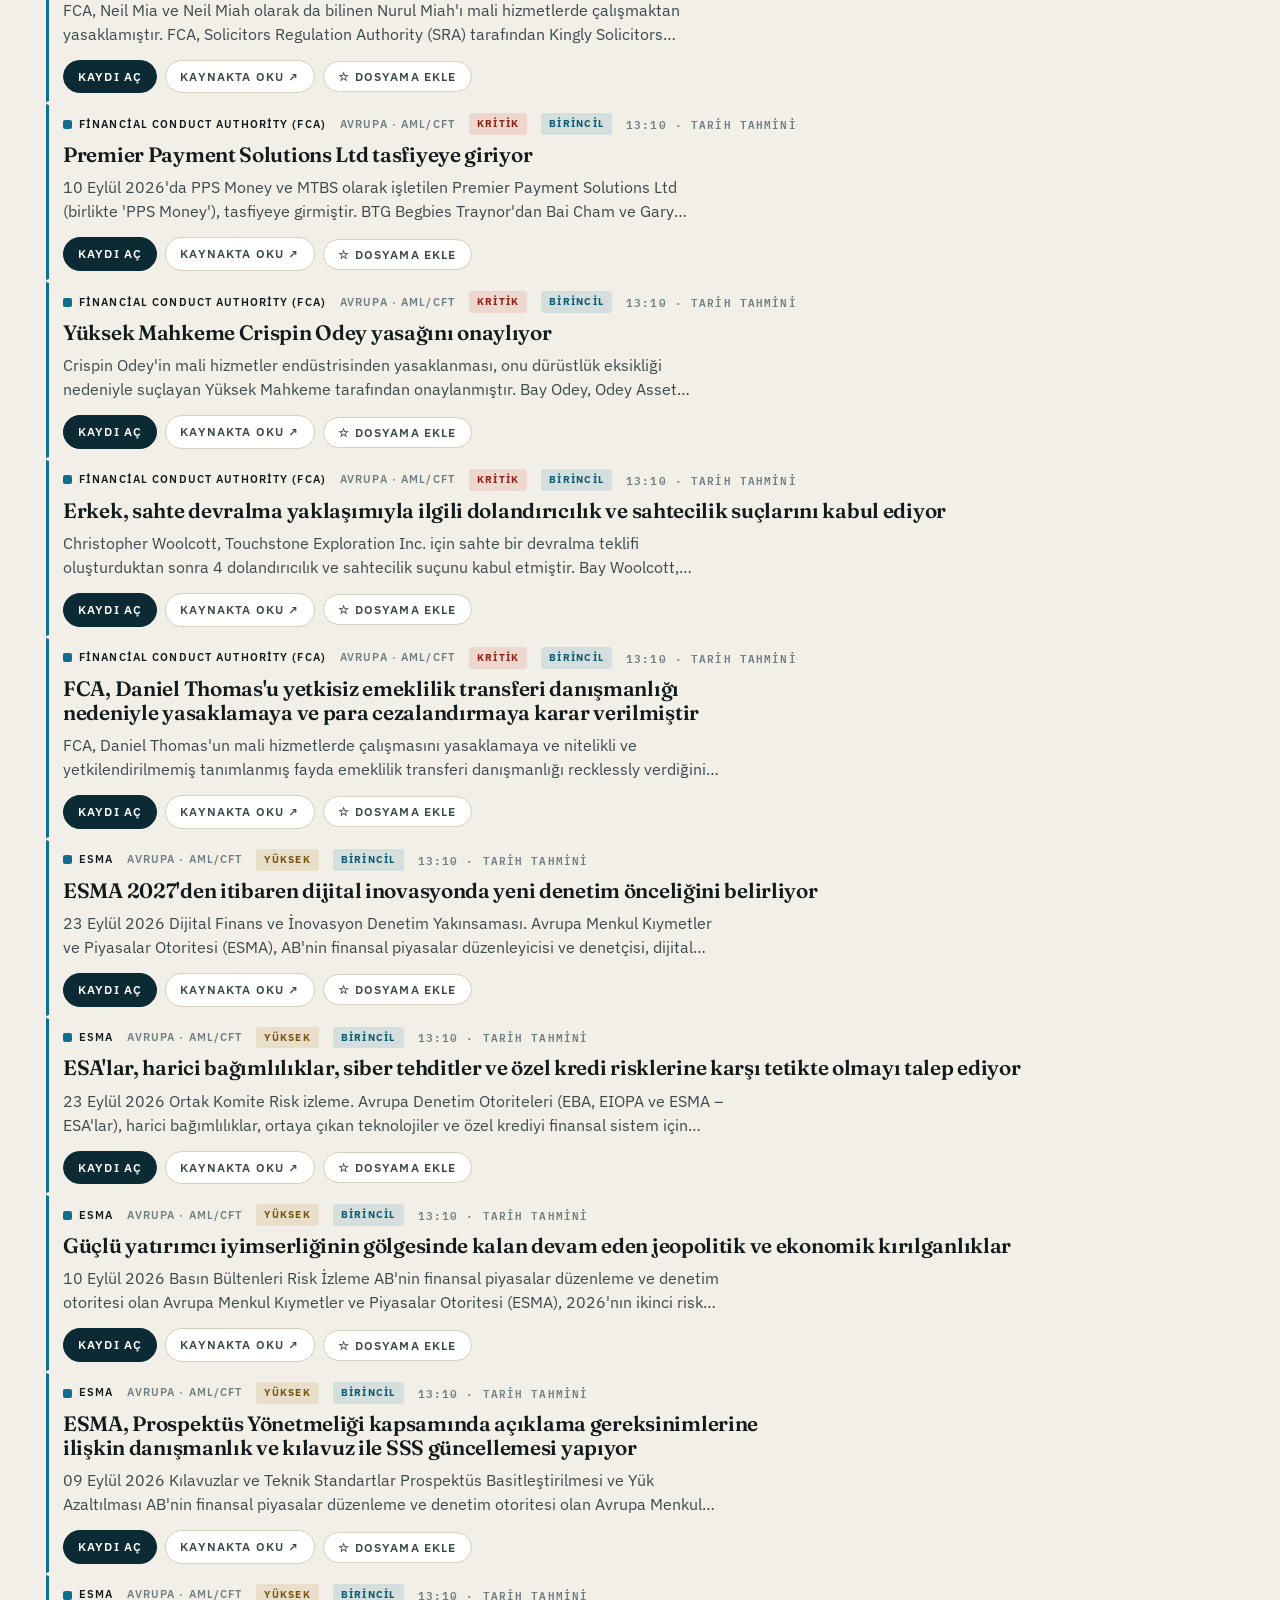
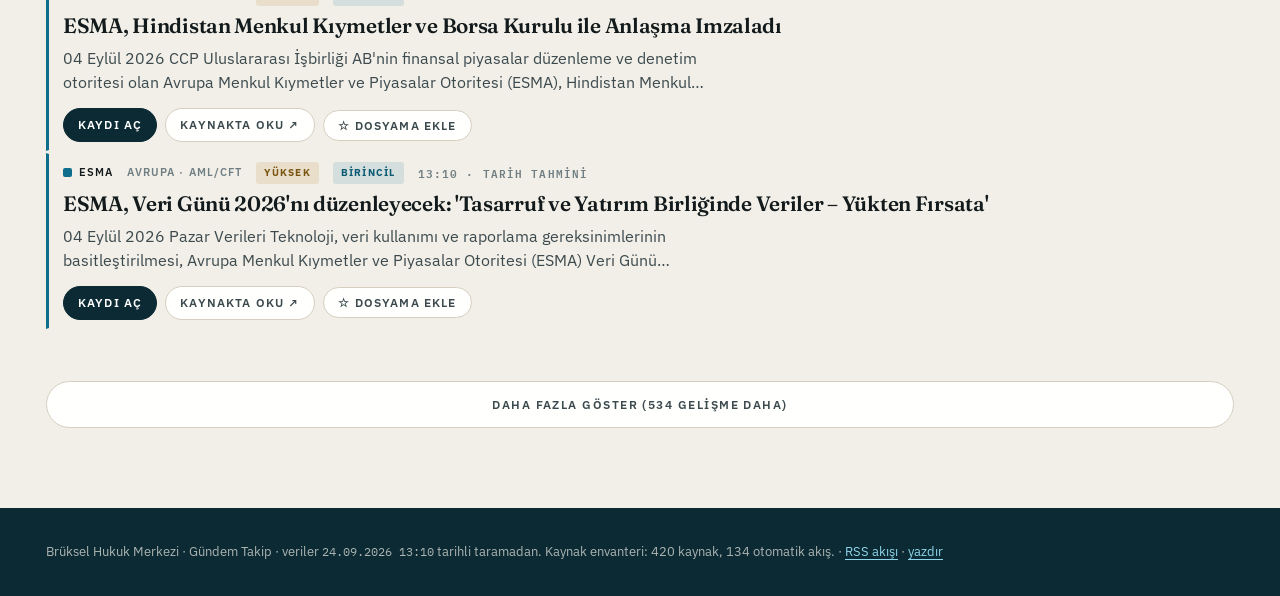
==== commit b16c67e3: "Marka adina tiklayinca Gundem'e donulsun Baslikdaki "Gundem Takip" duz metindi; haber.html'de index'" ====
--- a/index.html
+++ b/index.html
@@ -20,10 +20,10 @@
 <header class="top">
   <div class="wrap">
     <div class="bar">
-      <div class="brand">
+      <a class="brand" id="marka" href="./" title="Gündem'e dön">
         <b>Gündem Takip</b>
         <span>Brüksel Hukuk Merkezi · hukuki gelişmeler, kaynağından</span>
-      </div>
+      </a>
       <div class="status" id="status"><span class="dot"></span><span id="statusText">yükleniyor…</span>
         <button type="button" id="tazele" hidden title="Yeni tarama yayına girdi">yeni tarama var · yenile</button></div>
     </div>
--- a/assets/style.css
+++ b/assets/style.css
@@ -54,7 +54,11 @@
 header.top::after{content:"";display:block;height:4px;
   background:linear-gradient(90deg,var(--tr) 0 21%,var(--be) 21% 37%,var(--eu) 37% 63%,var(--dn) 63% 84%,var(--kr) 84% 100%)}
 .bar{display:flex;align-items:center;gap:var(--s4);flex-wrap:wrap;padding:var(--s3) 0 var(--s2)}
-.brand{display:flex;flex-direction:column;line-height:1.05;margin-right:auto}
+.brand{display:flex;flex-direction:column;line-height:1.05;margin-right:auto;
+  color:inherit;text-decoration:none}
+/* Marka artik Gundem'e donen bir bag; bag gorunumu degil marka gorunumu */
+a.brand:hover b{text-decoration:underline;text-underline-offset:3px}
+a.brand:focus-visible{outline:2px solid var(--accent);outline-offset:4px;border-radius:4px}
 .brand b{font-family:var(--display);font-size:1.72rem;font-weight:700;letter-spacing:-.028em}
 .brand span{font-size:.66rem;text-transform:uppercase;letter-spacing:.2em;
   color:rgba(242,239,232,.62);margin-top:6px}
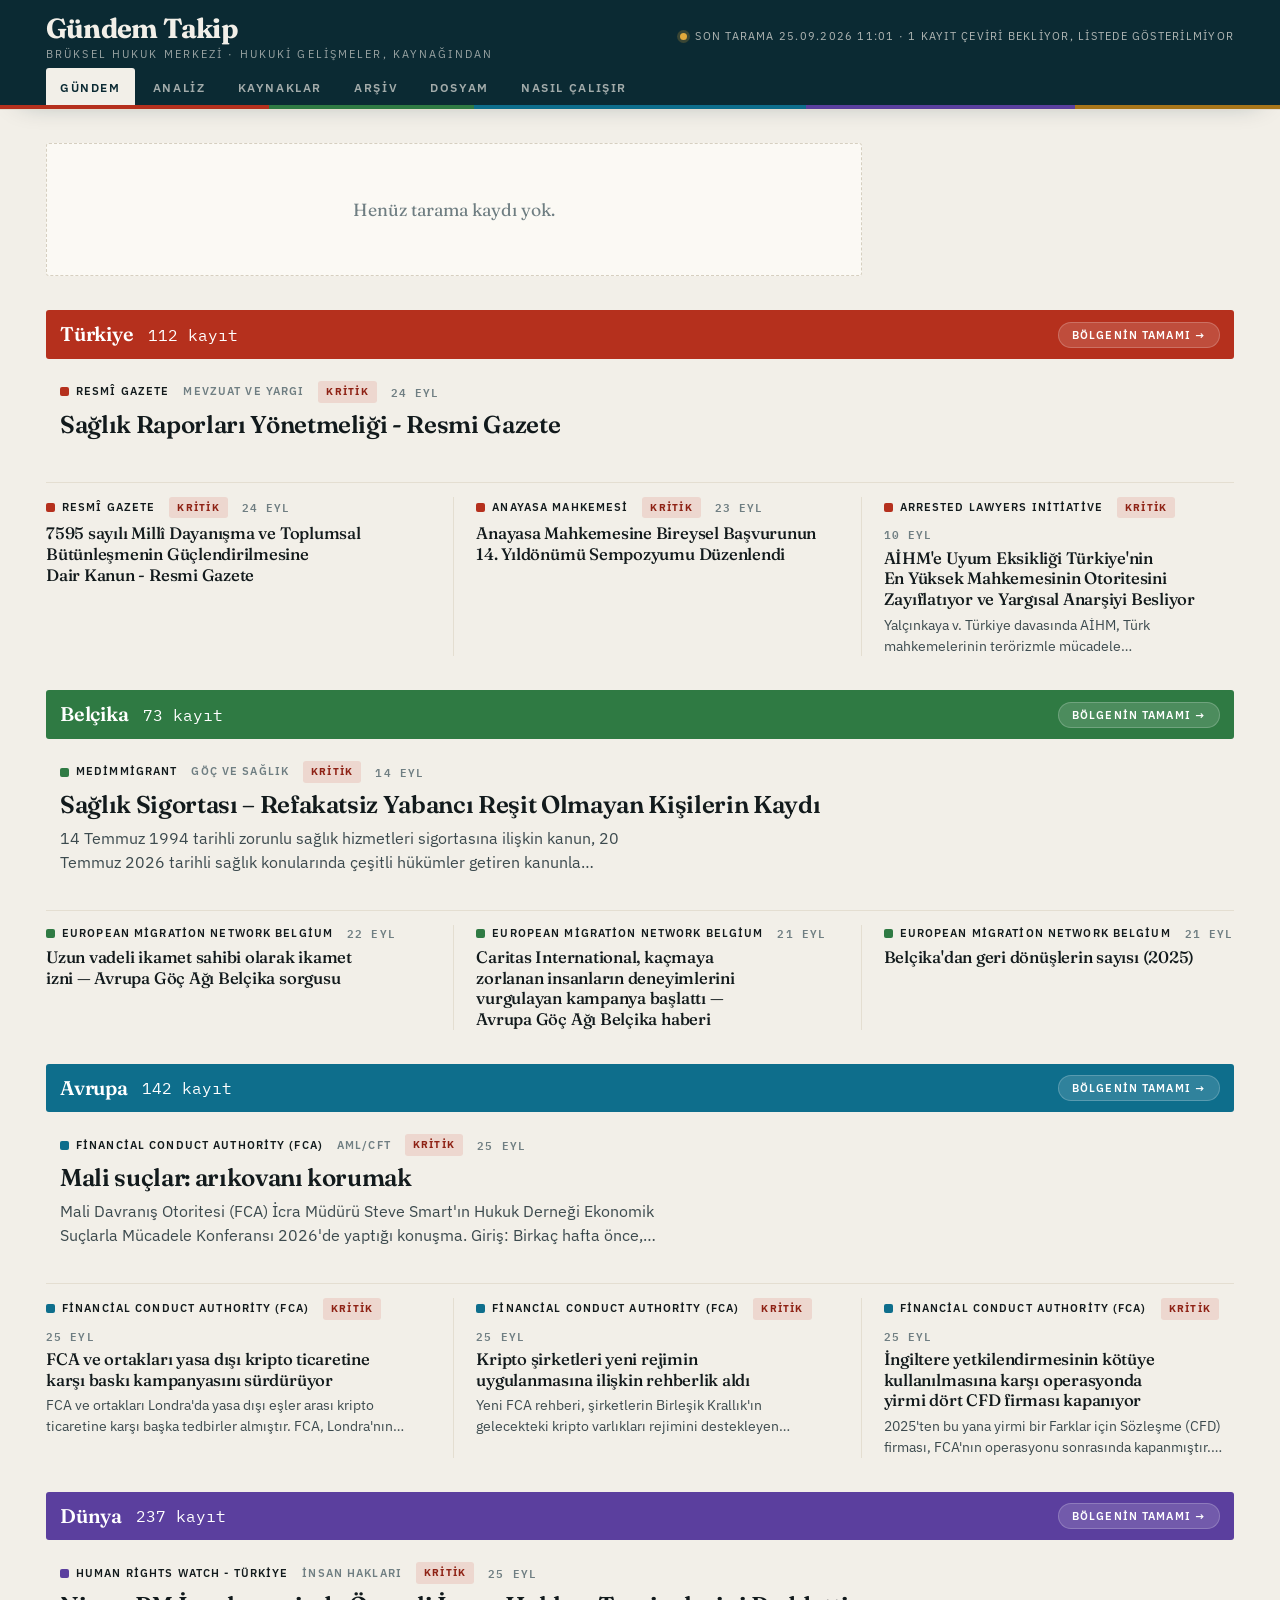
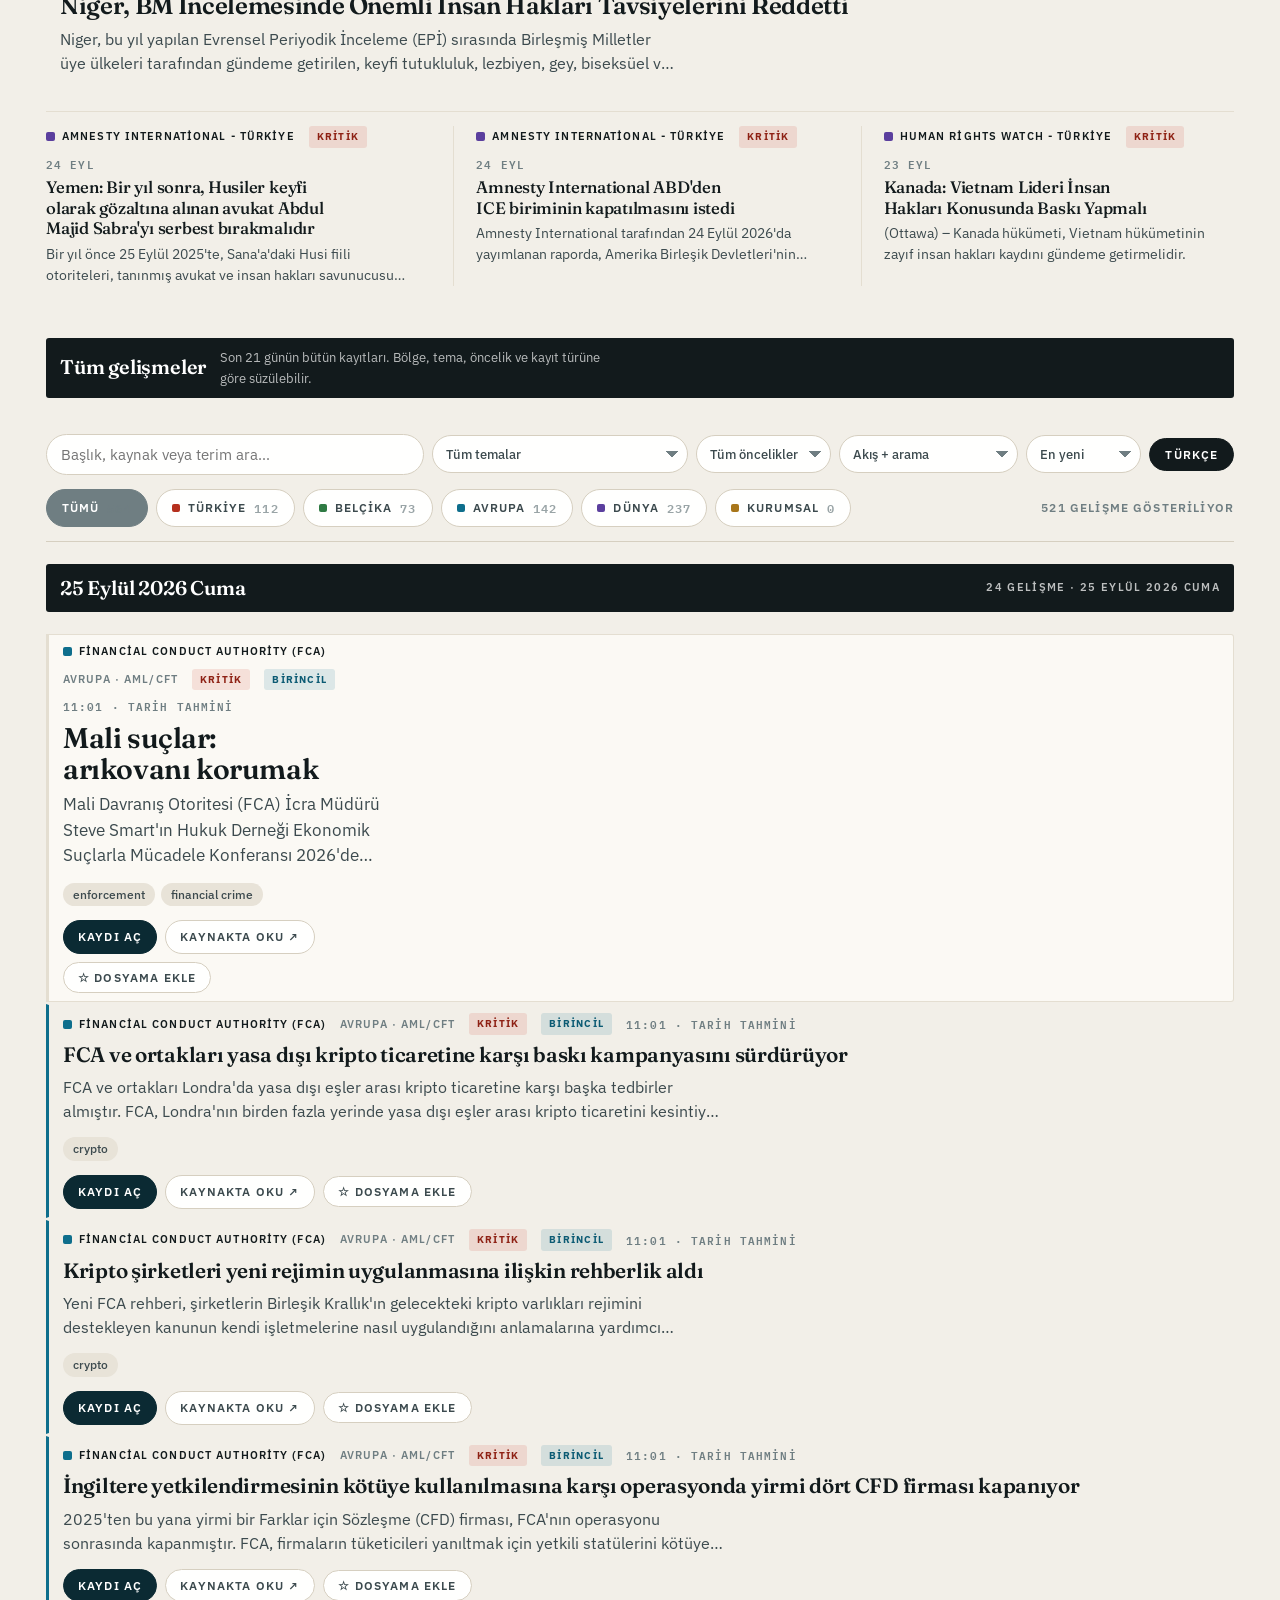
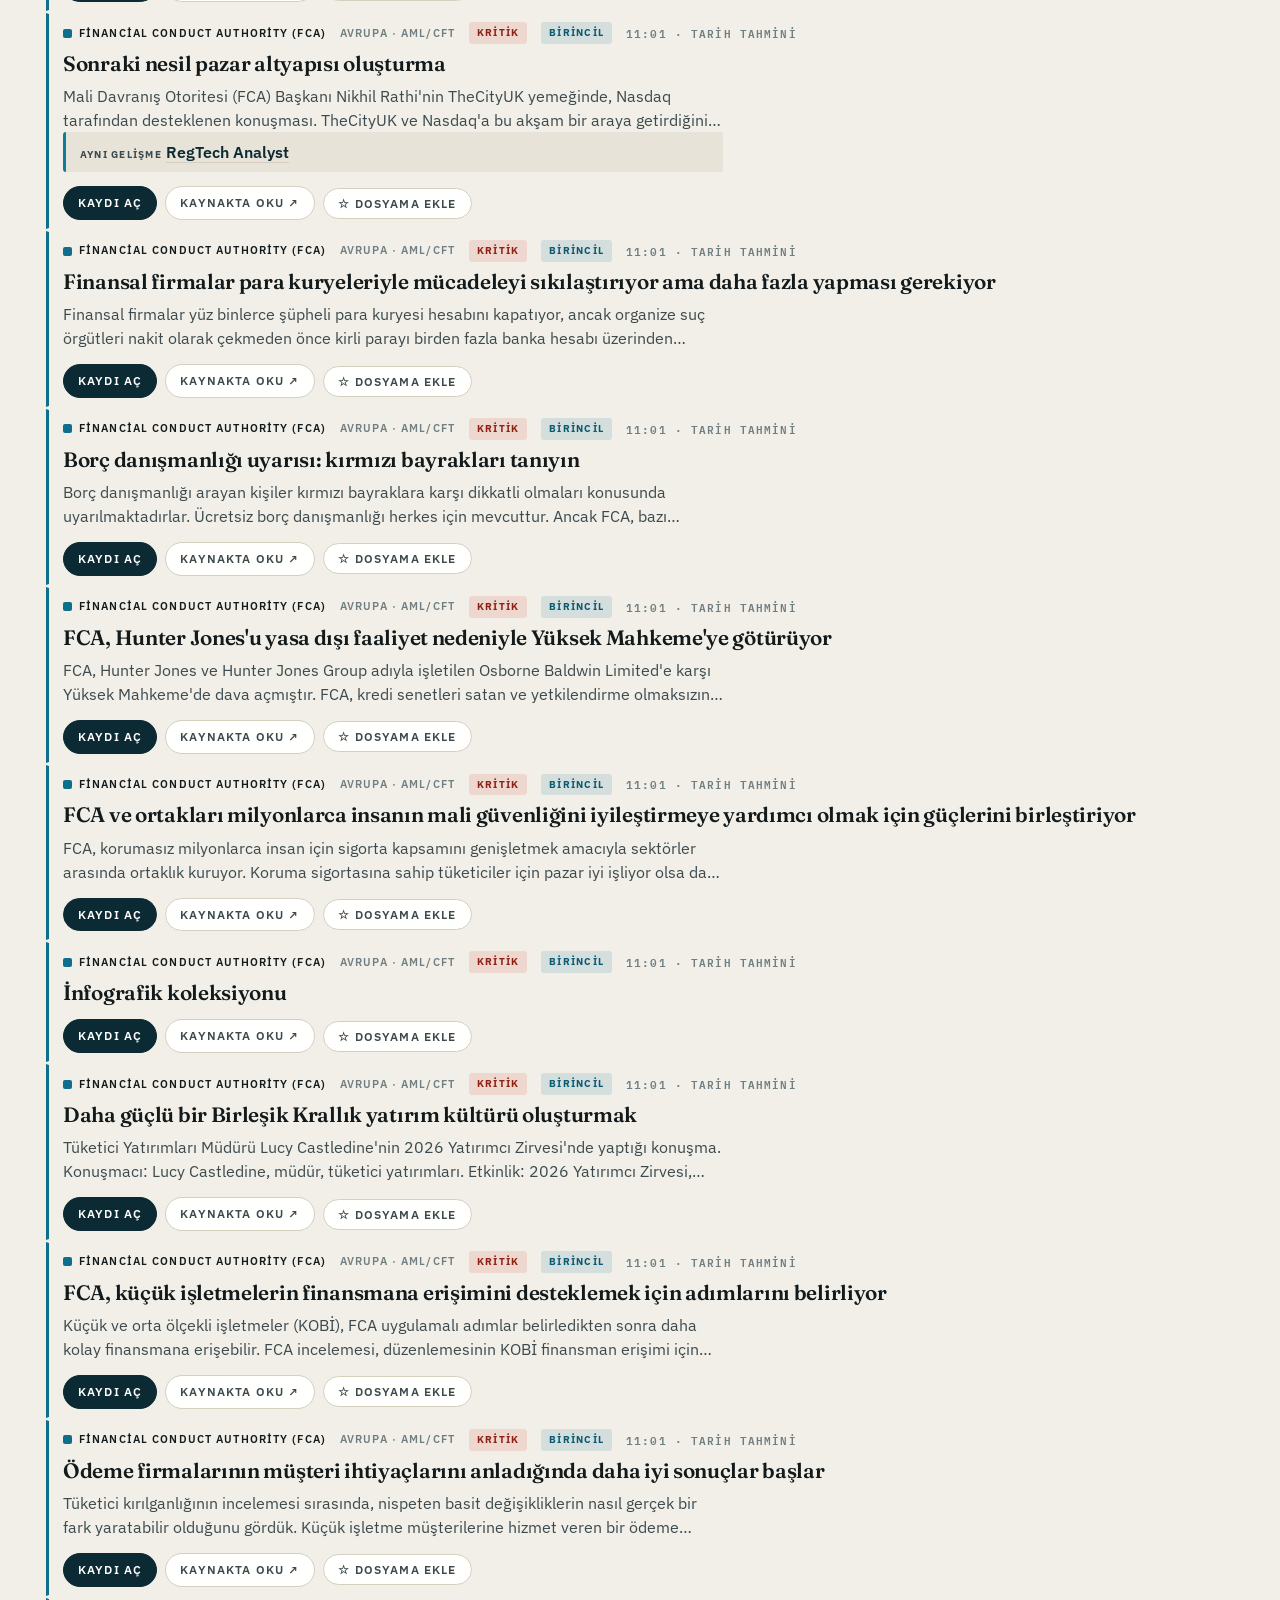
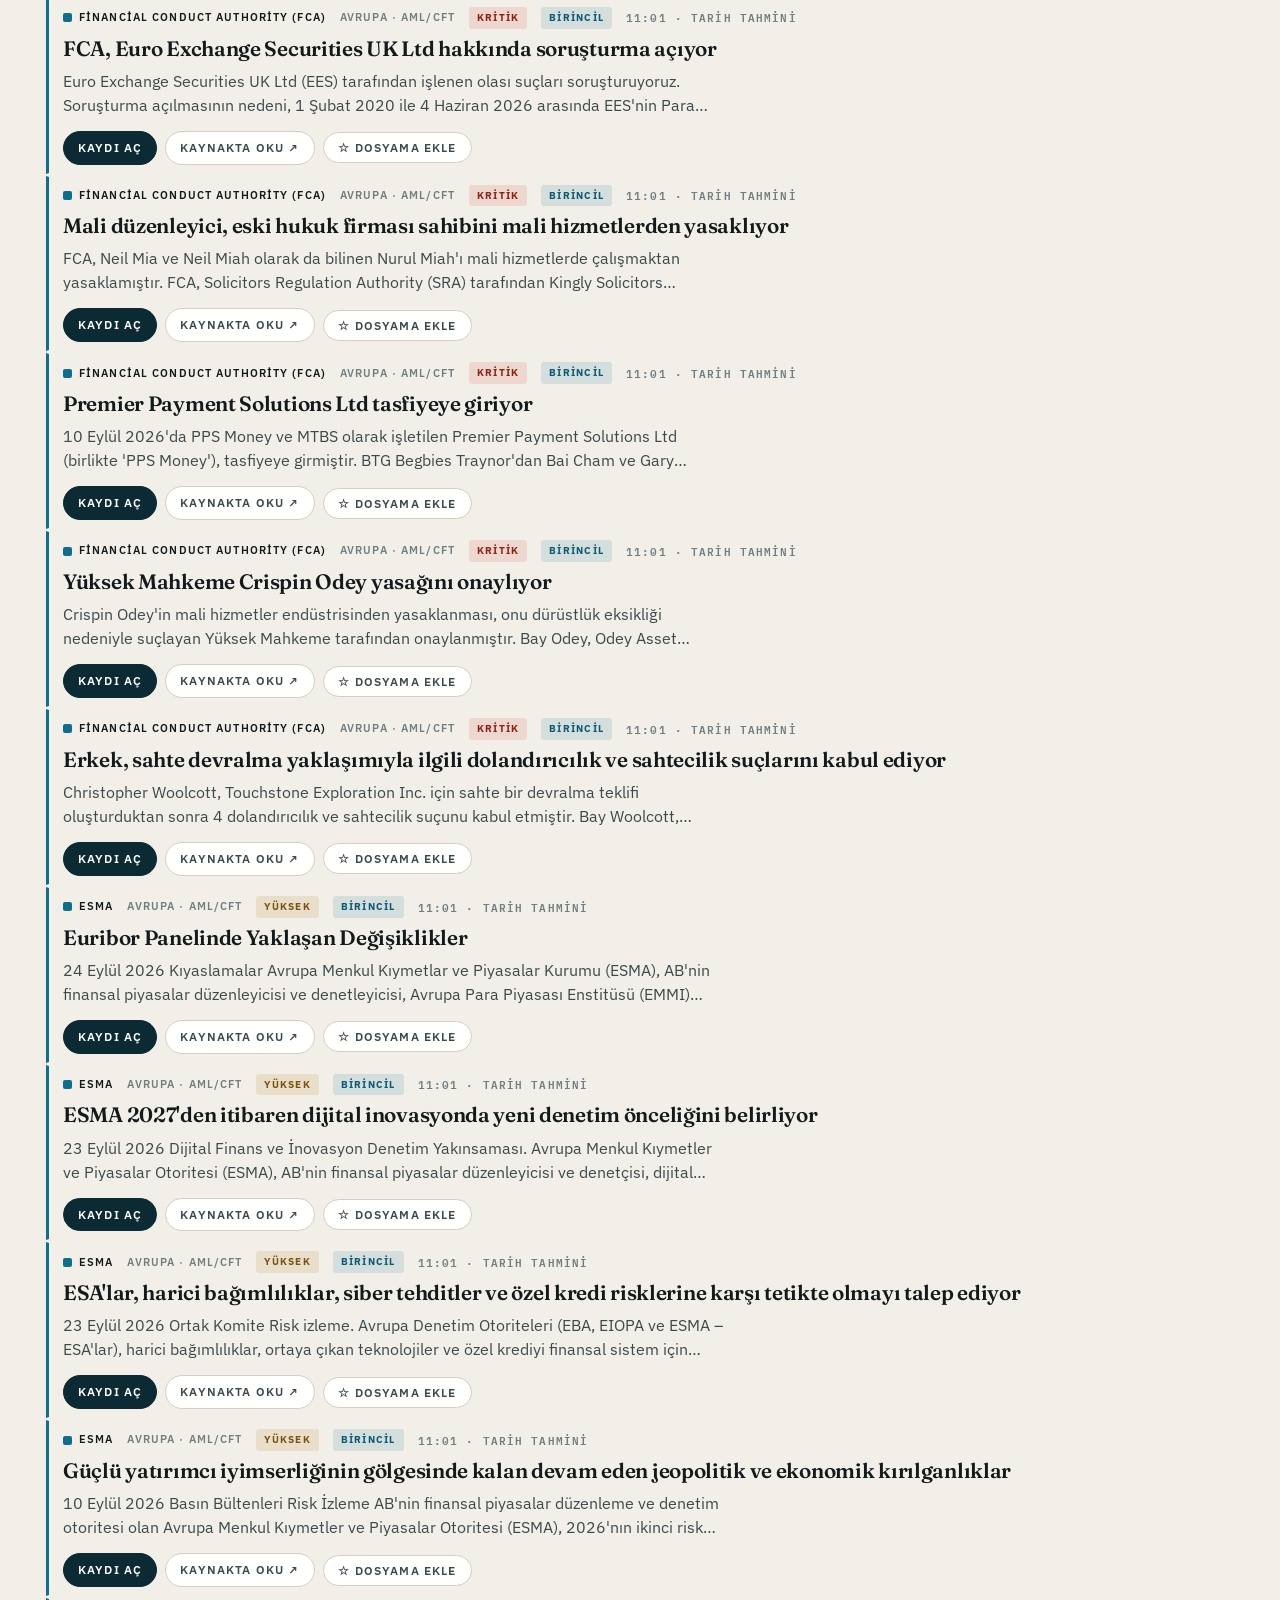
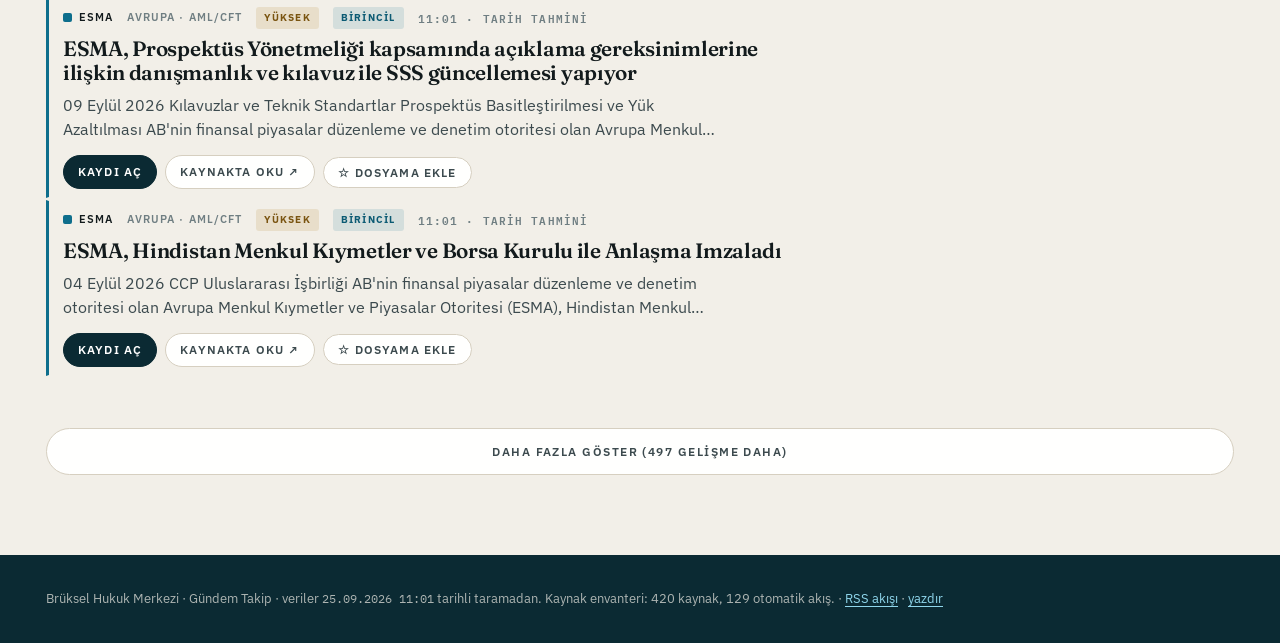
==== commit 286c3ca8: "Ana sayfada once gunun haberleri, izlenen dosyalar altta Istek: siteye girildiginde ilk gorulen sey " ====
--- a/index.html
+++ b/index.html
@@ -41,8 +41,10 @@
 <main class="wrap">
   <!-- GÜNDEM -->
   <section id="view-gundem">
+    <!-- Sira bilincli: siteye girildiginde ONCE gunun haberleri gorunur.
+         Izlenen dosyalar ve guncelleme beklenenler manşetin altinda. -->
+    <div class="lead" id="lead"></div>
     <div id="uyariSerit"></div>
-    <div class="lead" id="lead"></div>
     <div id="bolgeBloklari"></div>
 
     <div class="sec-head" id="akisBasi">
--- a/assets/style.css
+++ b/assets/style.css
@@ -747,6 +747,8 @@
 #tazele:hover{background:#fff;color:var(--accent);border-color:#fff}
 @keyframes tazeGir{from{opacity:0;transform:translateY(-3px)}to{opacity:1;transform:none}}
 @media (prefers-reduced-motion:reduce){ #tazele{animation:none} }
+/* Serit artik manşetin altinda; gunun haberlerinden ayrilsin */
+#uyariSerit:not(:empty){margin-top:var(--s5)}
 .us-aciklama{margin:0 0 var(--s3);font-size:.8rem;line-height:1.5;color:var(--ink-3);max-width:78ch}
 .uyari-serit .tag[title]{cursor:help}
 /* Dar ekranda etiket sutunu basligi bogazliyordu: etiket ustte, ozet kirpik */
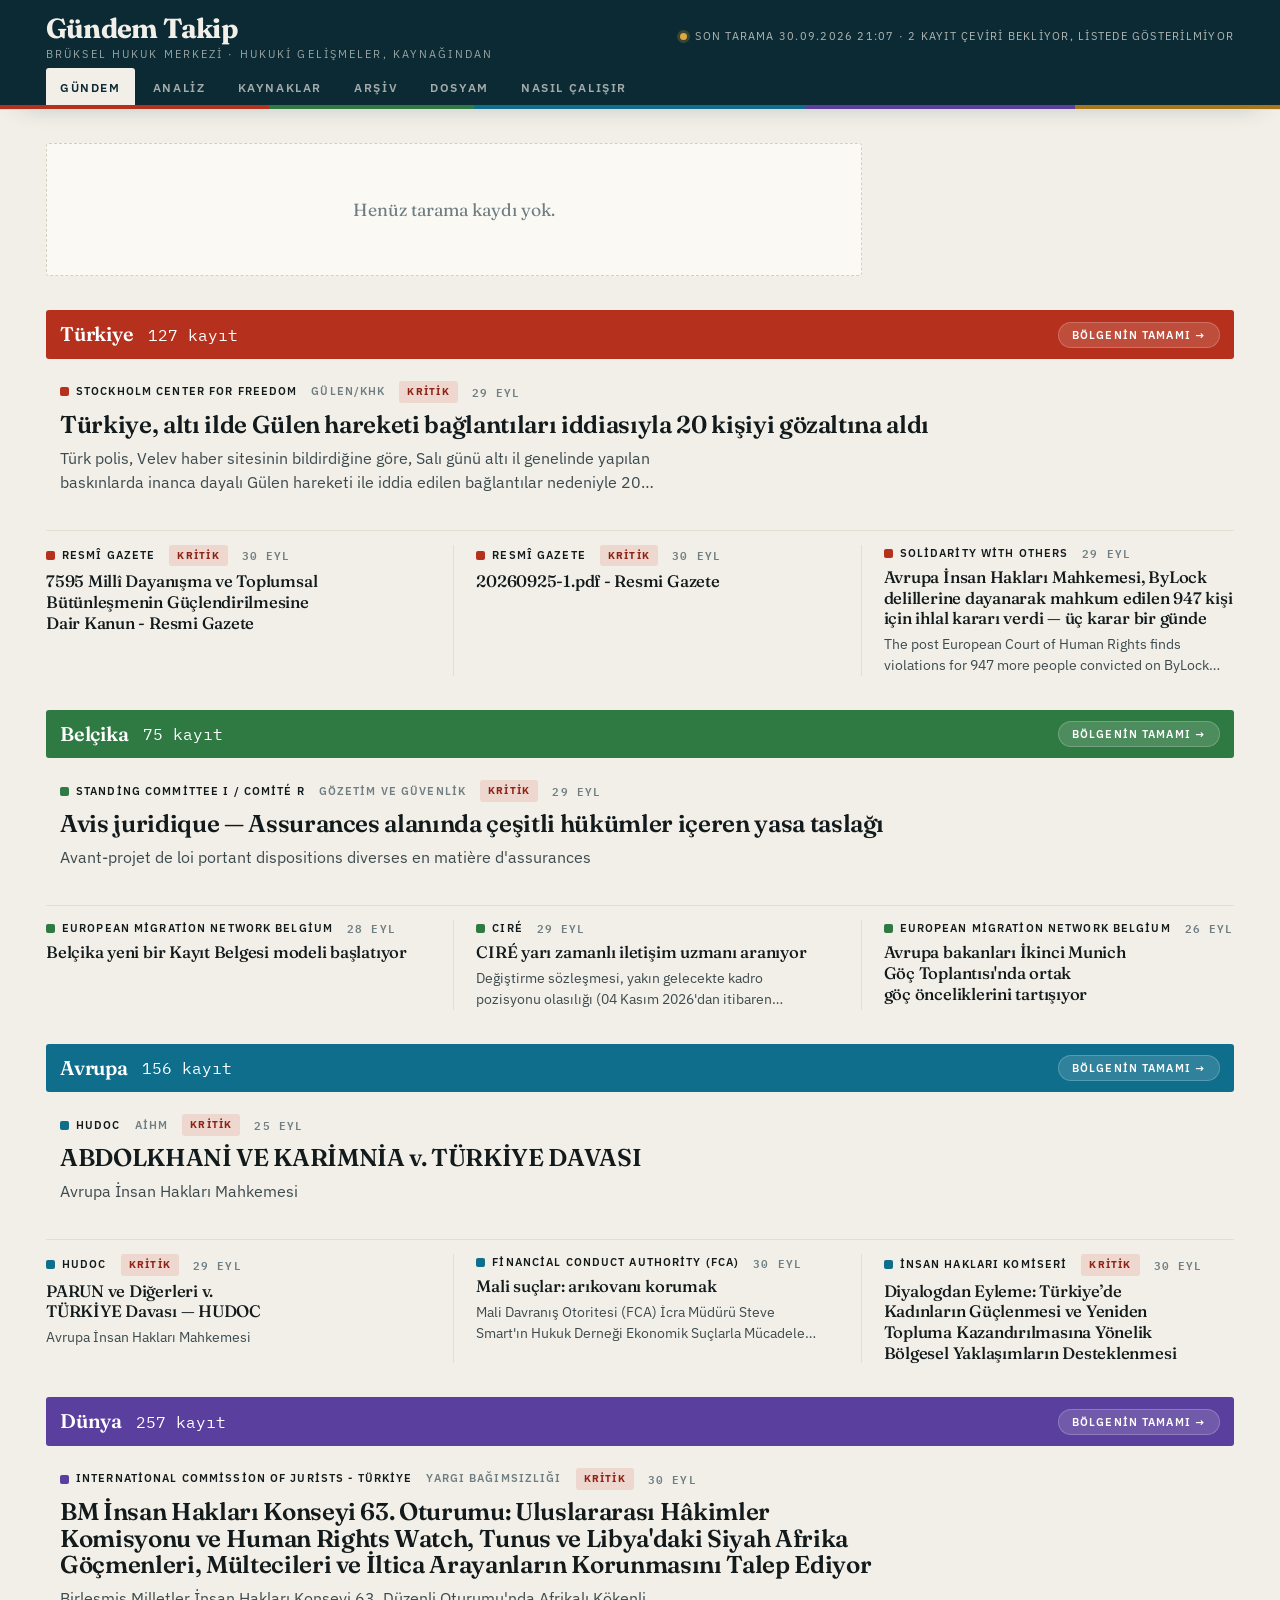
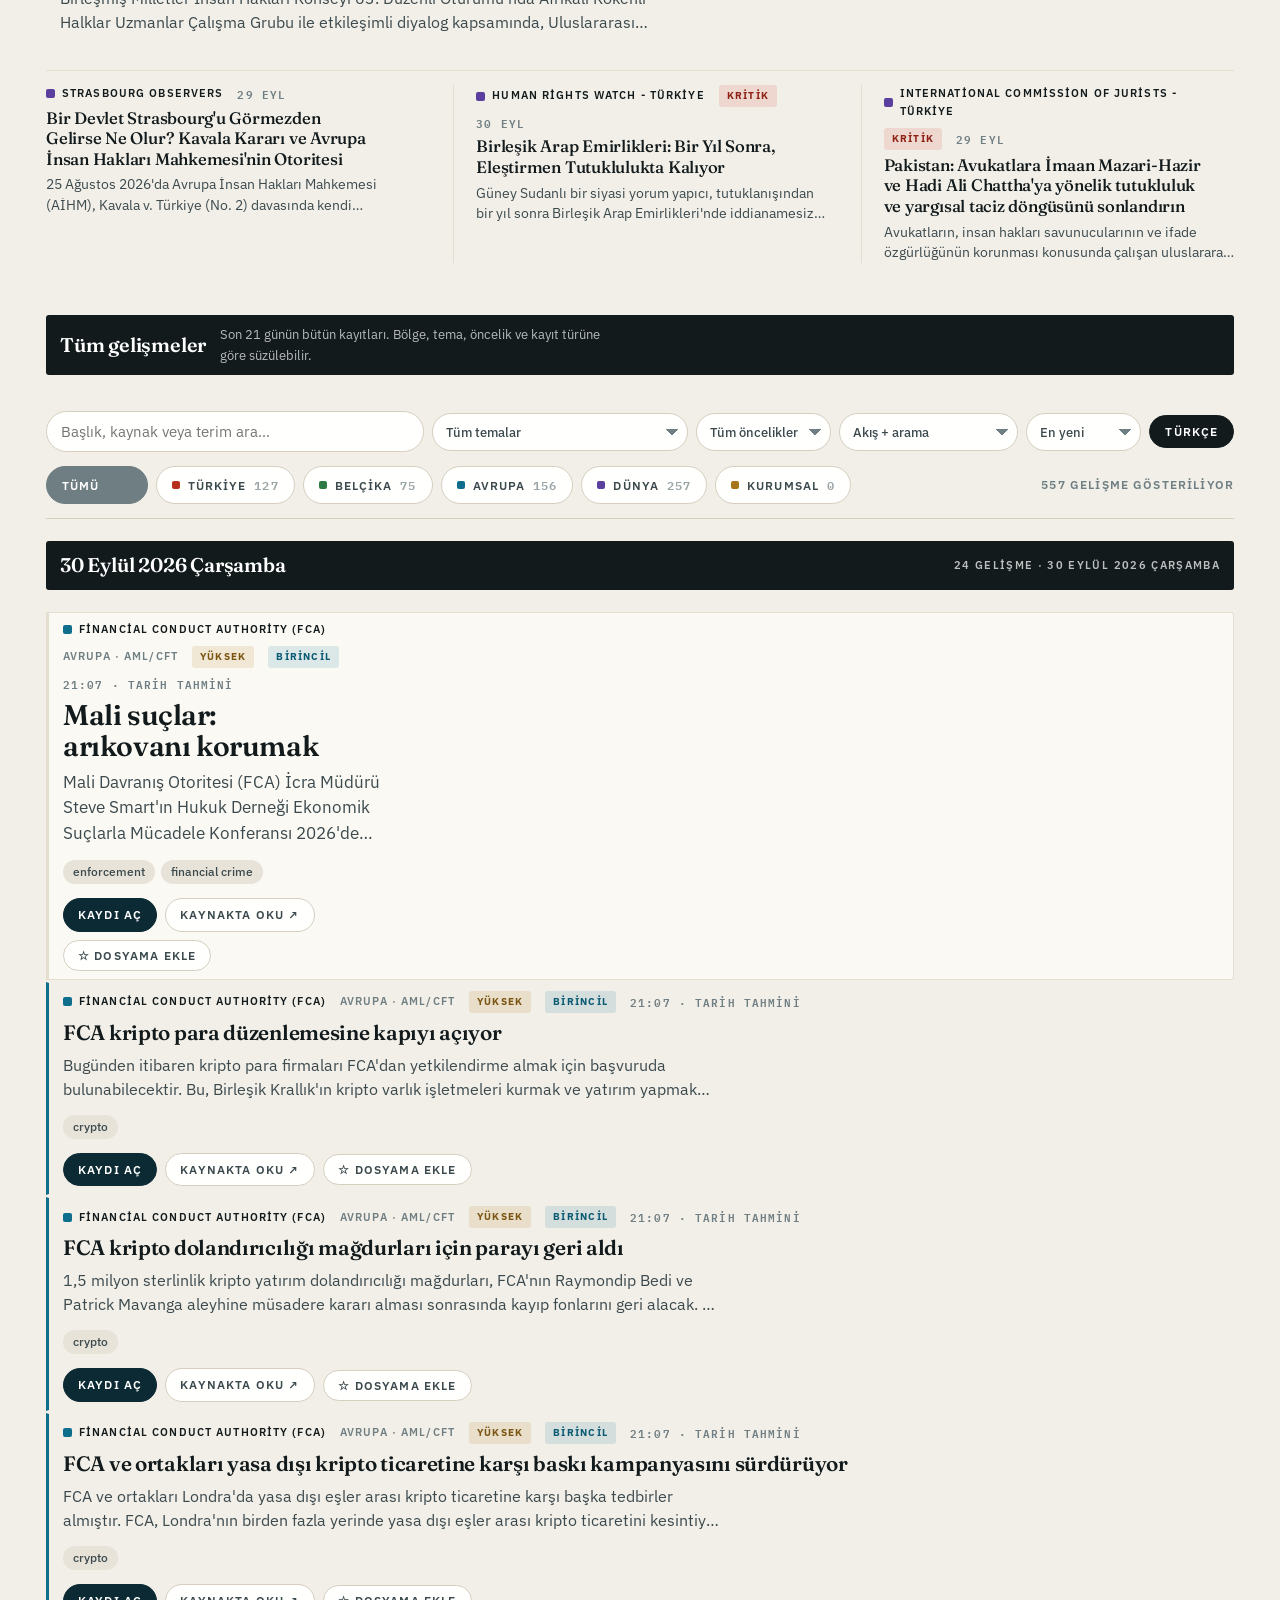
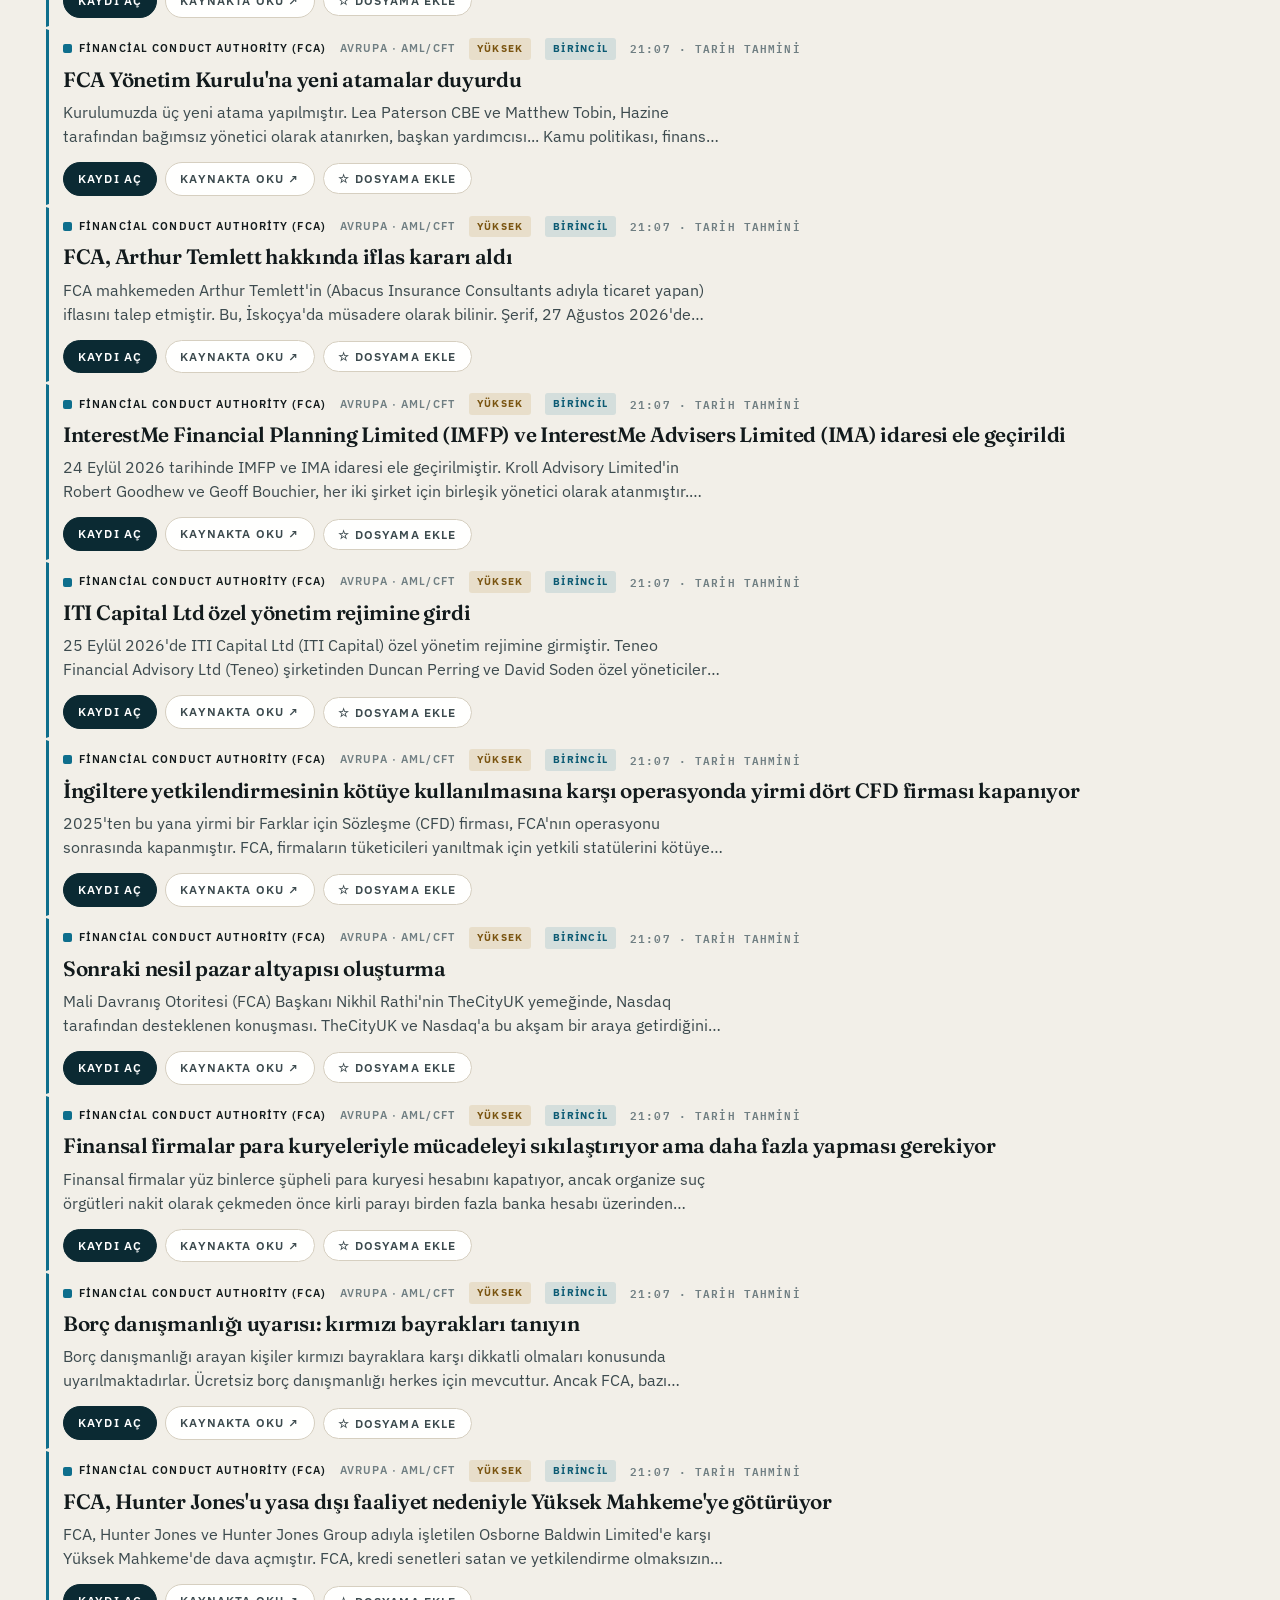
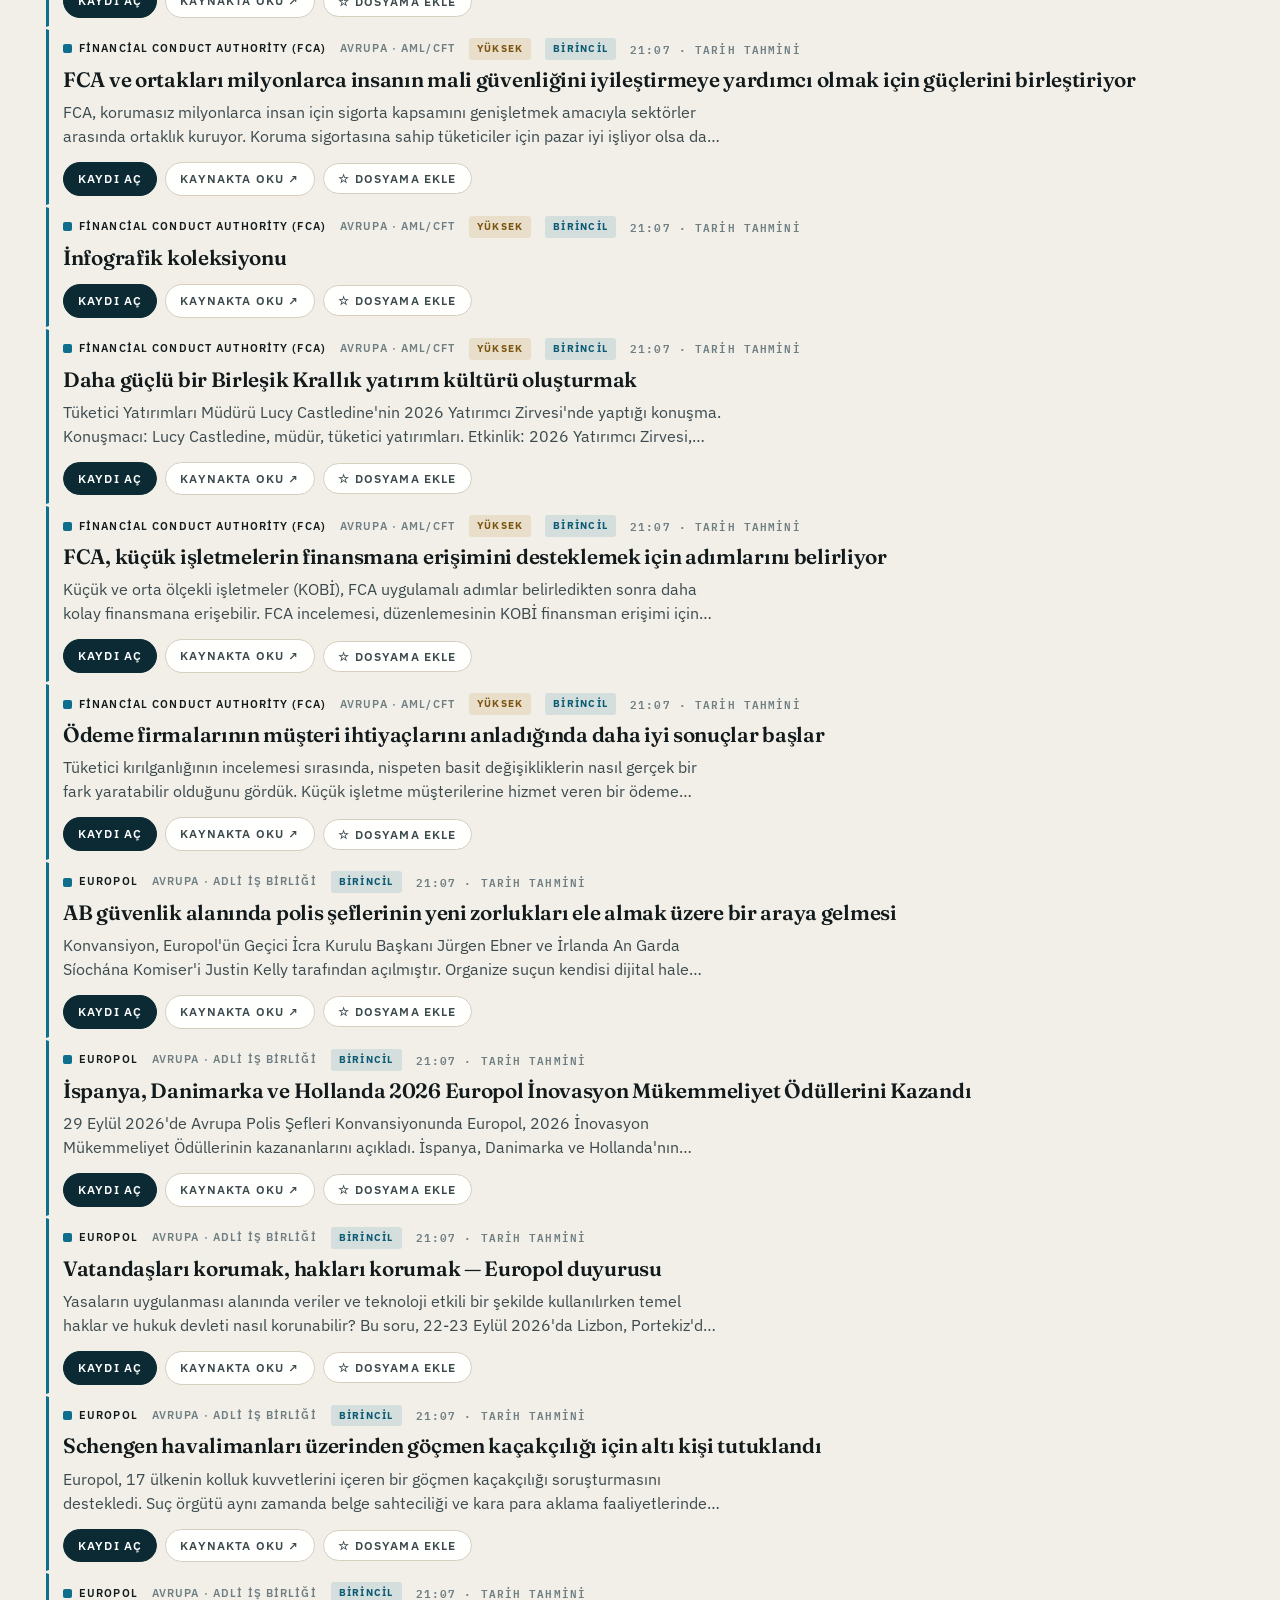
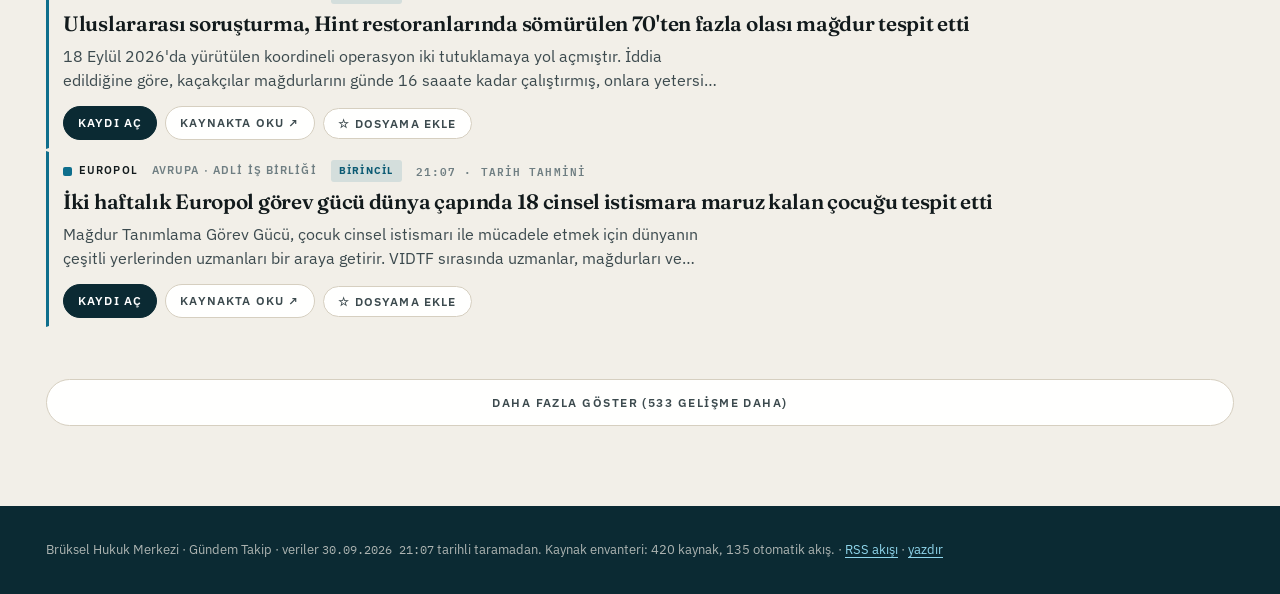
==== commit fc3fce8c: "Tarihsiz akislar manşete yapismasin: ilk gorulme defteri FCA sayfanin en ustunde cakili kalmasinin s" ====
--- a/index.html
+++ b/index.html
@@ -153,6 +153,15 @@
       <li><b>Akış keşfi:</b> Tarayıcı her kaynağın adresinde RSS/Atom akışı arar (sayfa içi <code>link rel=alternate</code> etiketi ve yaygın <code>/feed</code>, <code>/rss</code> kalıpları). Bulunanlar <code>data/feeds.json</code> içinde saklanır, süresi geçtikçe yeniden doğrulanır.</li>
       <li><b>Tarama:</b> Bulunan akışlar paralel çekilir, son <span id="pencere">21</span> günün öğeleri ayrıştırılır, bağlantıya göre tekilleştirilir.</li>
       <li><b>Önem sıralaması:</b> Kaynağın önceliği, birincil/ikincil kanıt değeri, uyarı terimi eşleşmeleri ve tazelik puanlanır.</li>
+      <li><b>Tarih güvencesi:</b> Bazı kurumsal akışlar (FCA, Europol, ESMA) öğelerinde
+        okunabilir bir yayın tarihi vermiyor; bazıları da ileri tarihli etkinlik duyurusu
+        yayımlıyor. Bu kayıtlar <b>ilk görüldükleri tarihe</b> bağlanır ve kartlarında
+        "tarih tahmini" yazar. Böylece her taramada yeniden "bugün" olup listenin başına
+        yapışmazlar; normal şekilde yaşlanıp aşağı inerler.</li>
+      <li><b>Manşet:</b> Üstteki dört kart o günün kayıtlarından seçilir. Bölgesi Türkiye
+        ya da Belçika olan, metninde Türkiye/AİHM geçen kayıtlar öne alınır; <b>bir kaynak
+        en fazla bir kart</b>, aynı gelişme en fazla bir kart alır ve merkezin dosyalarıyla
+        bağlantısı kurulamayan bir kayda dört karttan yalnızca biri gidebilir.</li>
       <li><b>Doğrulama:</b> Başlık sözcüklerinin örtüşmesine göre, aynı gelişmeyi anlatan
         kayıtlar kümelenir. Akışta bunlar tek satırda toplanır ("aynı gelişme: …"), kayıt
         sayfasında kaynaklar yan yana karşılaştırılabilir. Kaç kaynağın aynı olayı verdiği,
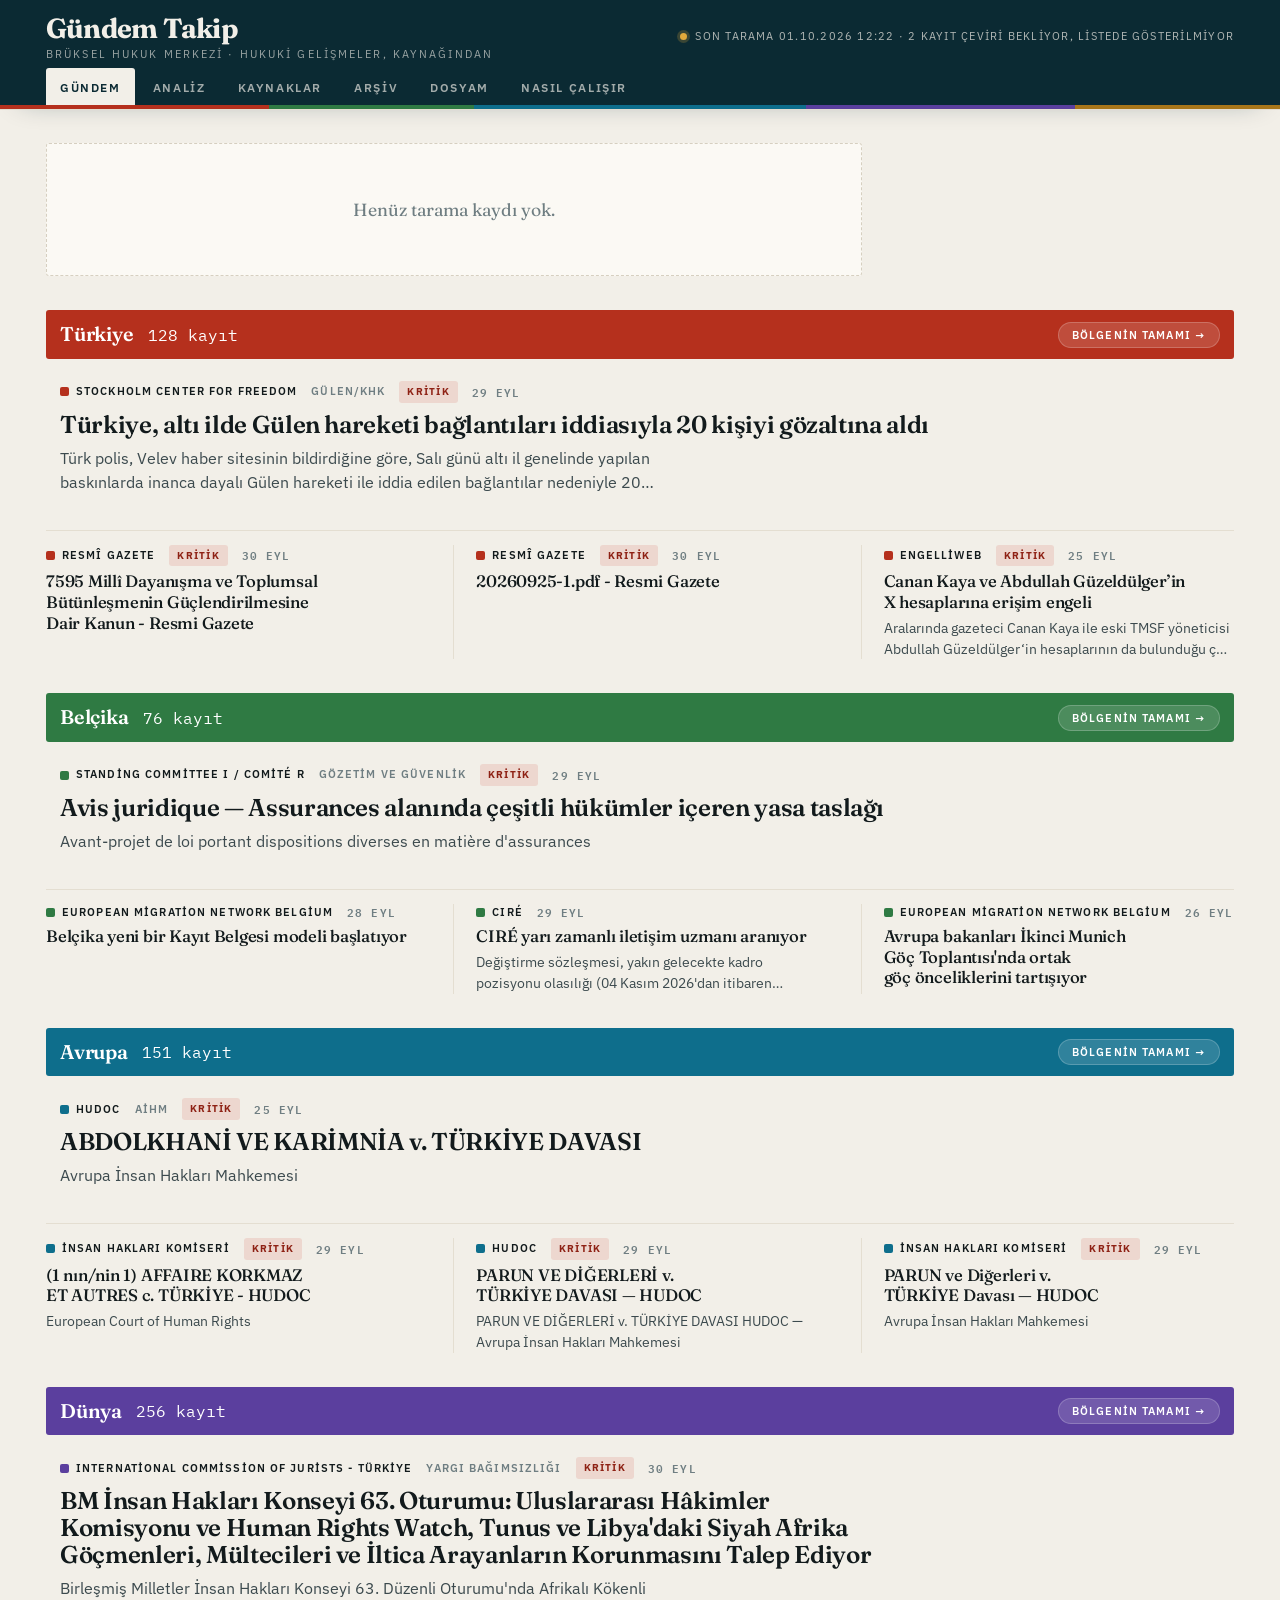
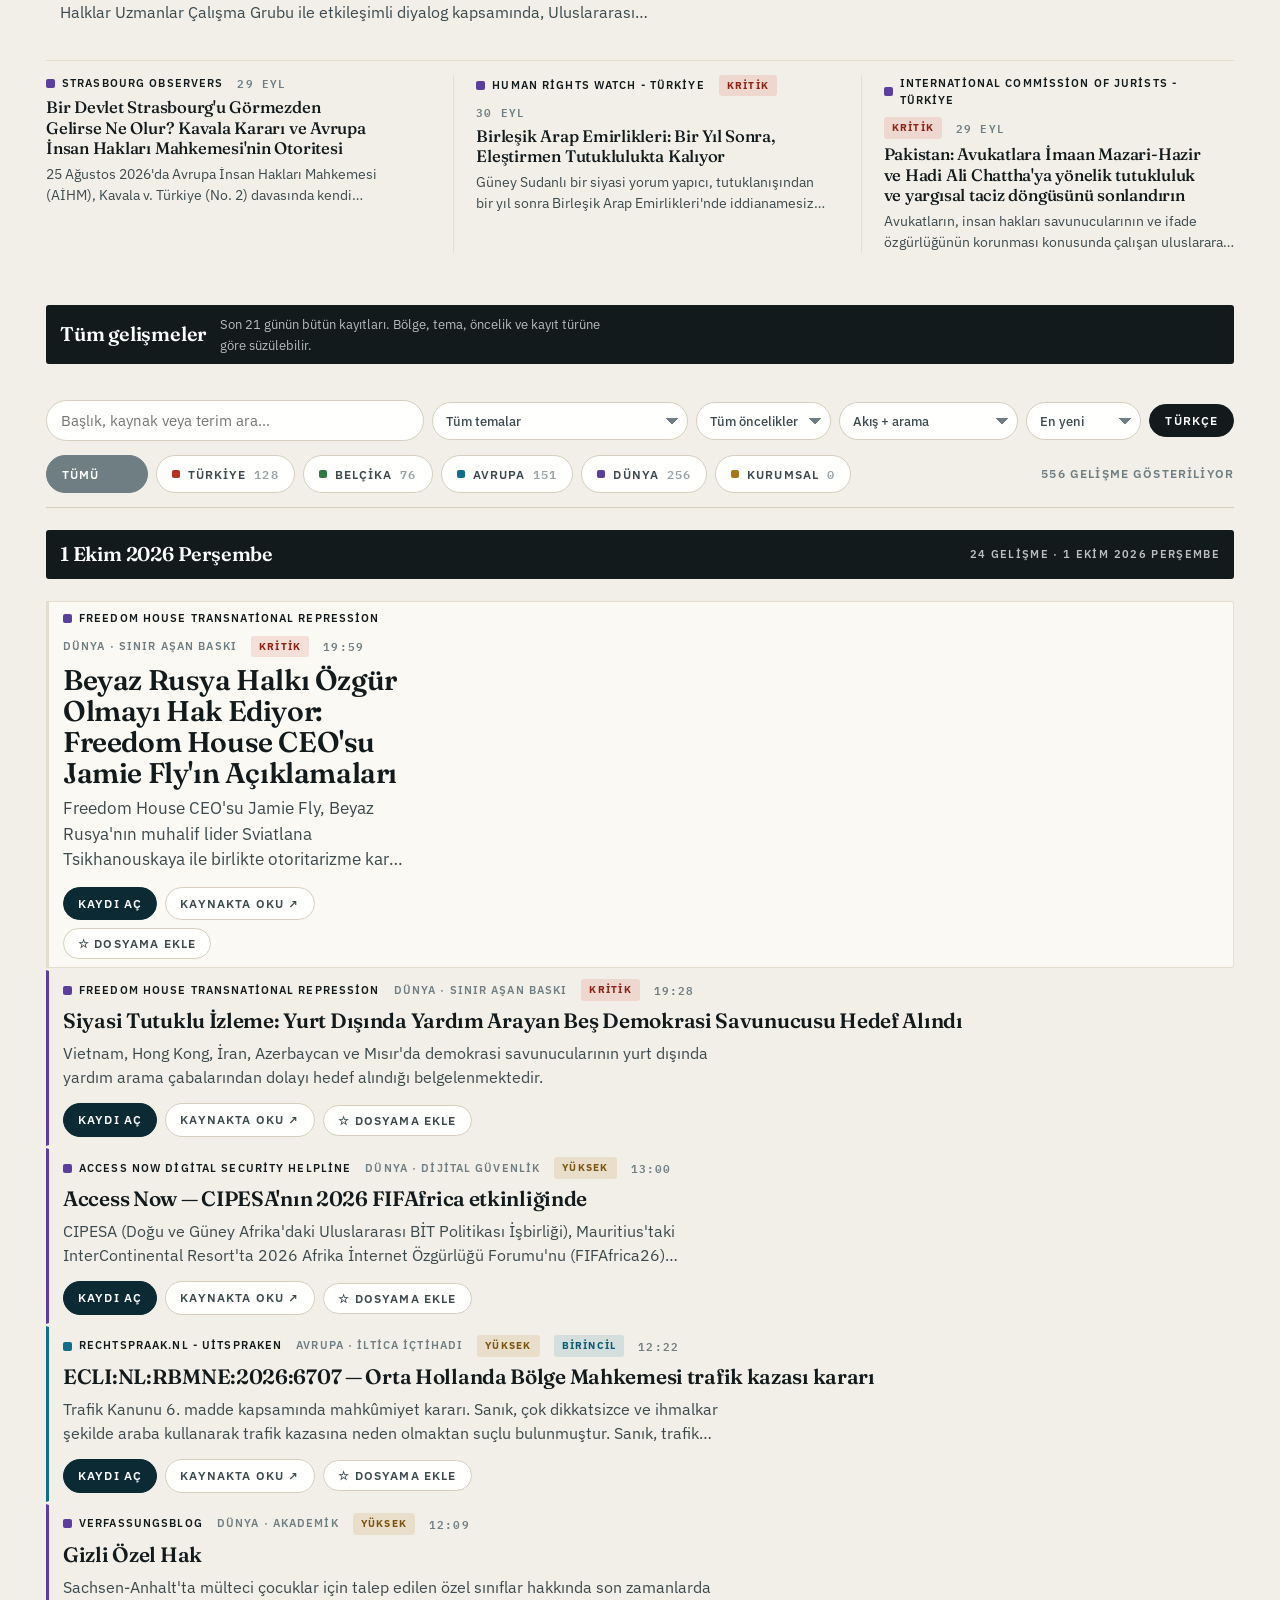
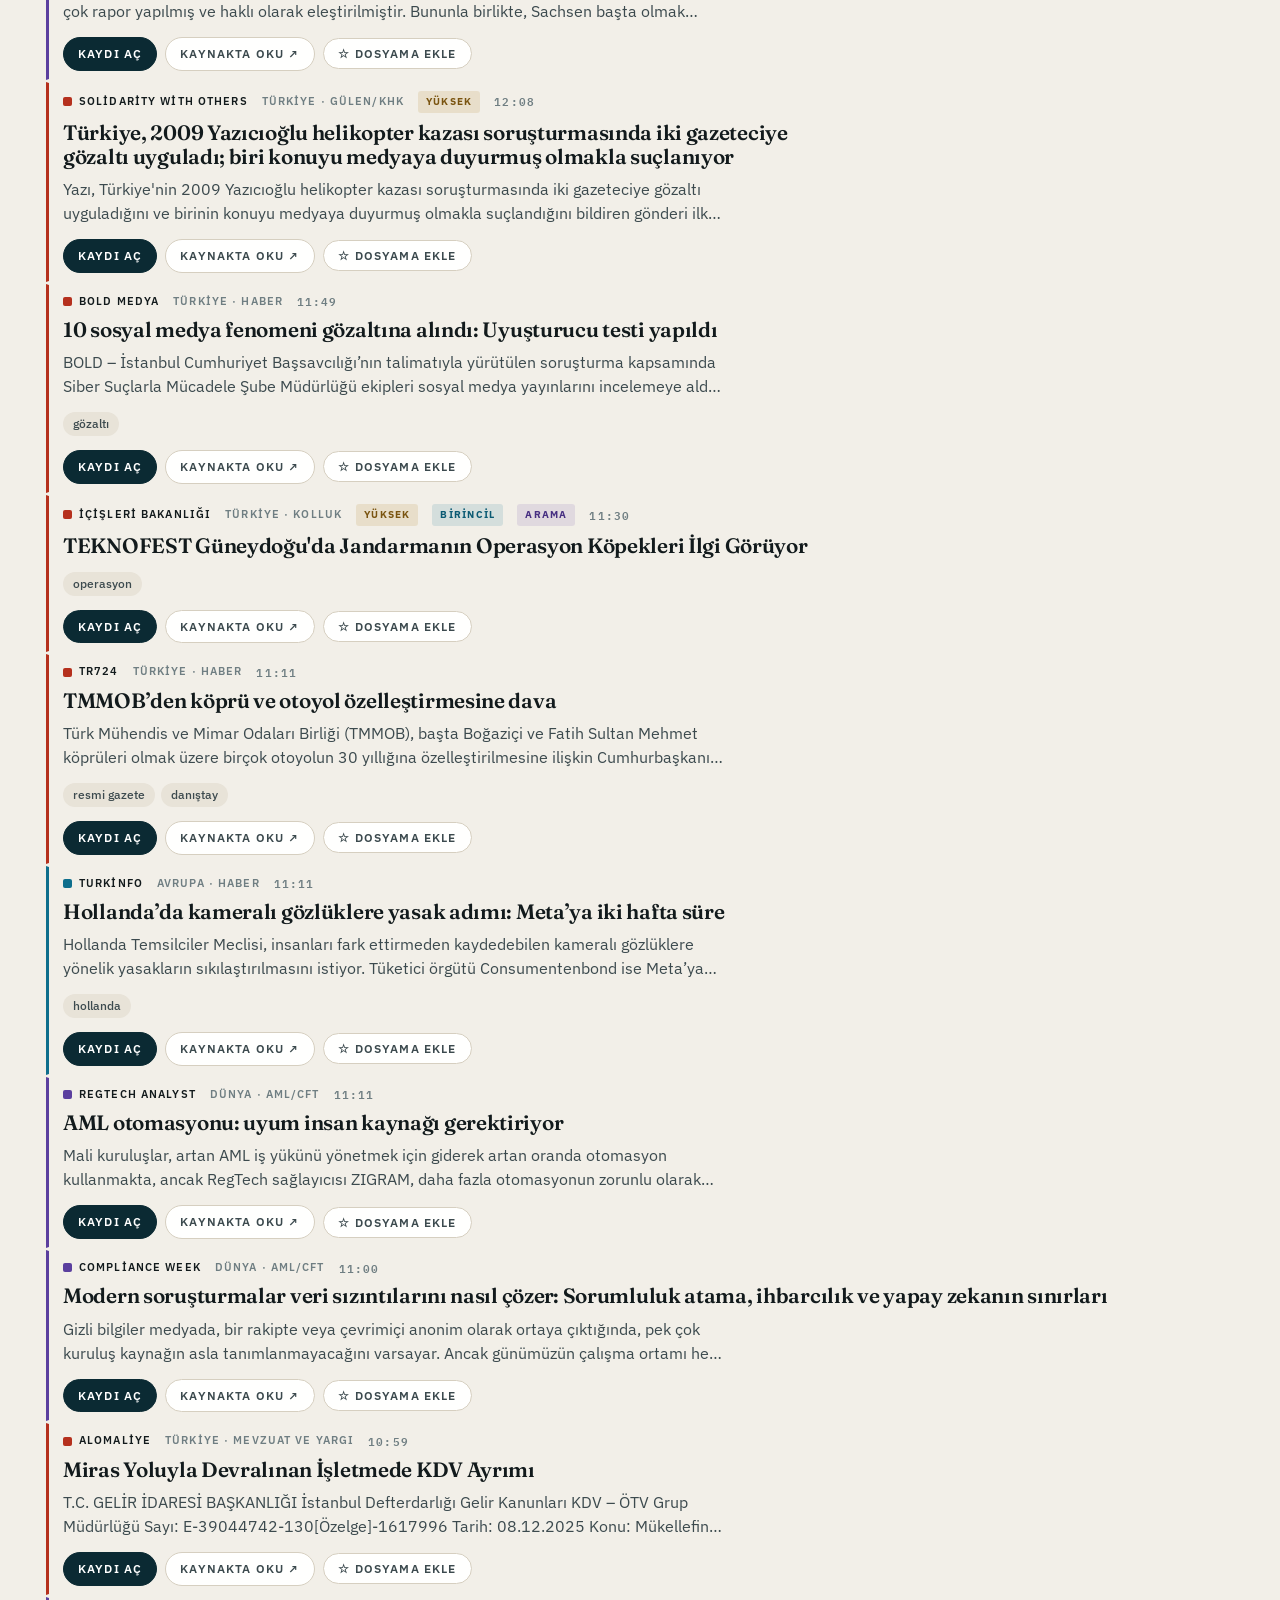
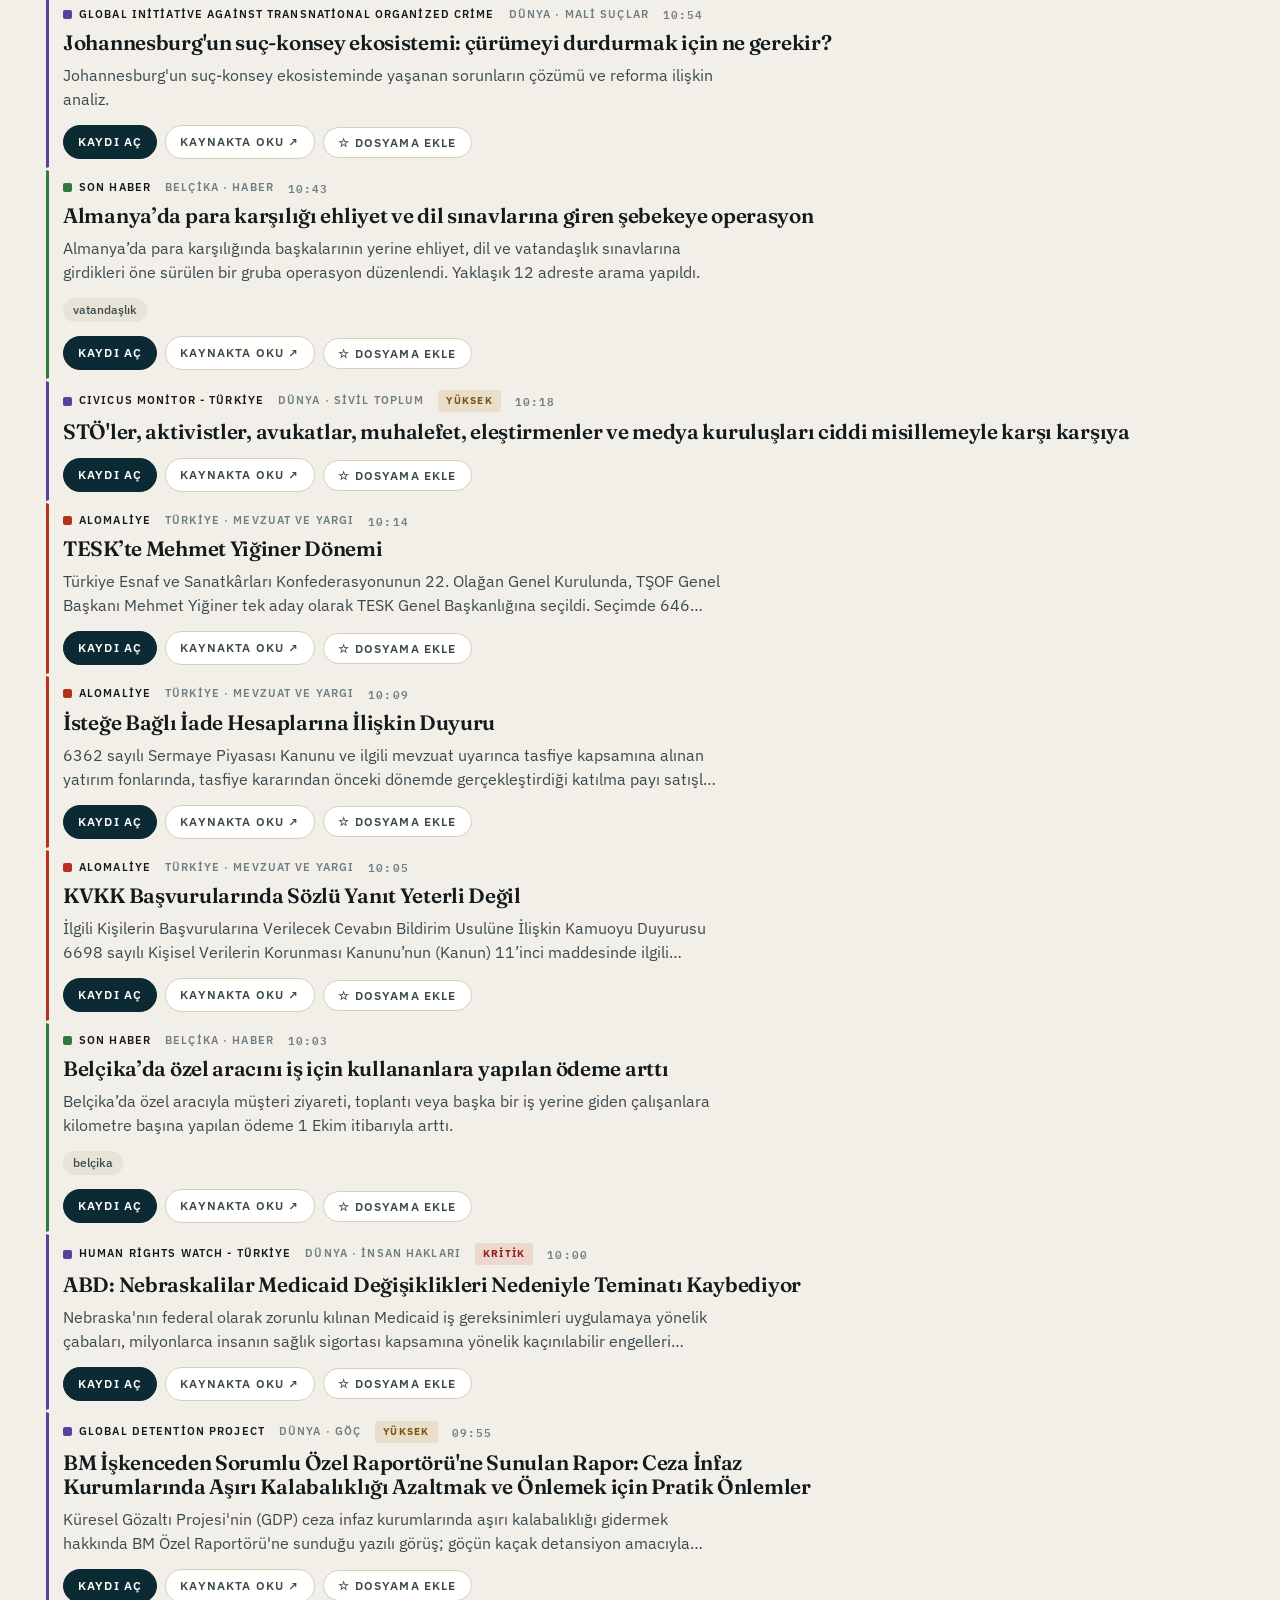
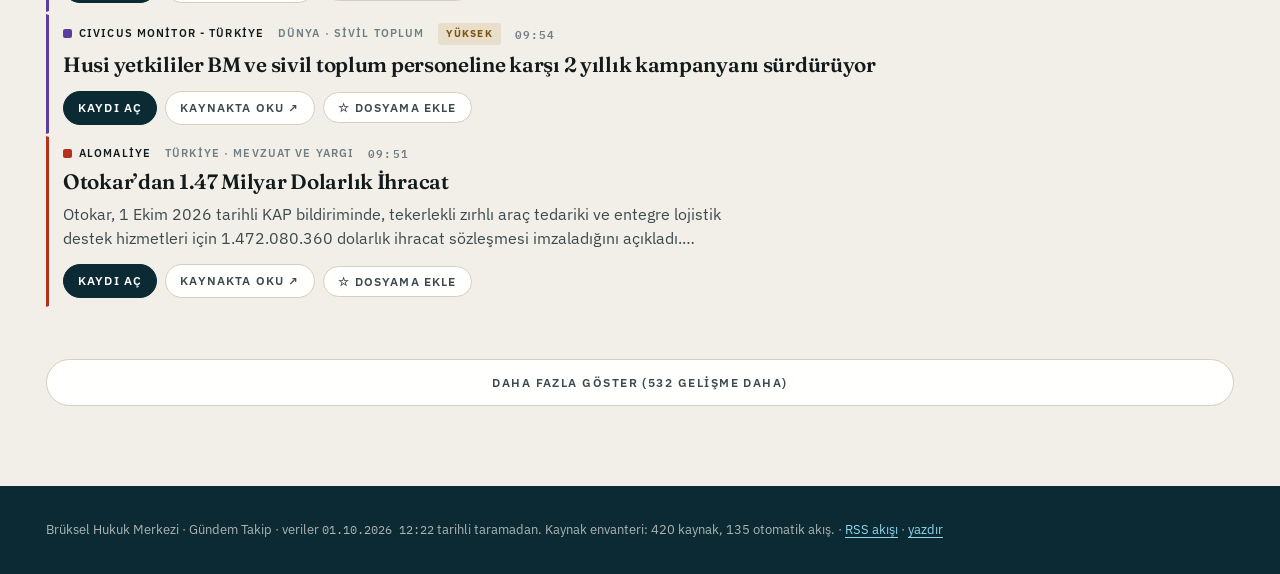
==== commit 999d940d: "Analiz secicisi iki kademeli: once ay, sonra o ayin gunleri Tek acilir listede <optgroup> ile ay bas" ====
--- a/index.html
+++ b/index.html
@@ -85,8 +85,10 @@
         <button type="button" data-kip="gun" class="on" role="tab" aria-selected="true">Günlük analiz</button>
         <button type="button" data-kip="hafta" role="tab" aria-selected="false">Haftalık sentez</button>
       </div>
-      <select id="analizGun"></select>
-      <select id="sentezGun" hidden></select>
+      <select id="analizAy" aria-label="Analiz ayı"></select>
+      <select id="analizGun" aria-label="Analiz günü"></select>
+      <select id="sentezAy" aria-label="Sentez ayı" hidden></select>
+      <select id="sentezGun" aria-label="Sentez haftası" hidden></select>
       <span class="count" id="analizSay"></span>
     </div></div>
     <div id="analizGovde"></div>
--- a/assets/style.css
+++ b/assets/style.css
@@ -86,11 +86,12 @@
 .eyebrow .pin{display:none}
 .eyebrow .sep{opacity:.5;font-weight:400}
 .manset-img{display:block;overflow:hidden;background:var(--sunken);aspect-ratio:21/9;
+  width:100%;max-height:clamp(180px,24vh,300px);
   margin-bottom:var(--s4);border-radius:var(--r)}
 .manset-img img{width:100%;height:100%;object-fit:cover;display:block;
   transition:transform .5s cubic-bezier(.2,.7,.2,1)}
 .manset-img:hover img{transform:scale(1.025)}
-.manset h2{font-size:clamp(1.85rem,3.5vw,2.9rem);line-height:1.04;margin:var(--s3) 0}
+.manset h2{font-size:clamp(1.7rem,2.8vw,2.35rem);line-height:1.06;margin:var(--s3) 0}
 .manset h2 a{color:var(--ink);text-decoration:none}
 .manset h2 a:hover{color:var(--accent)}
 .manset>p{font-size:1.08rem;line-height:1.55;color:var(--ink-2);max-width:60ch;
